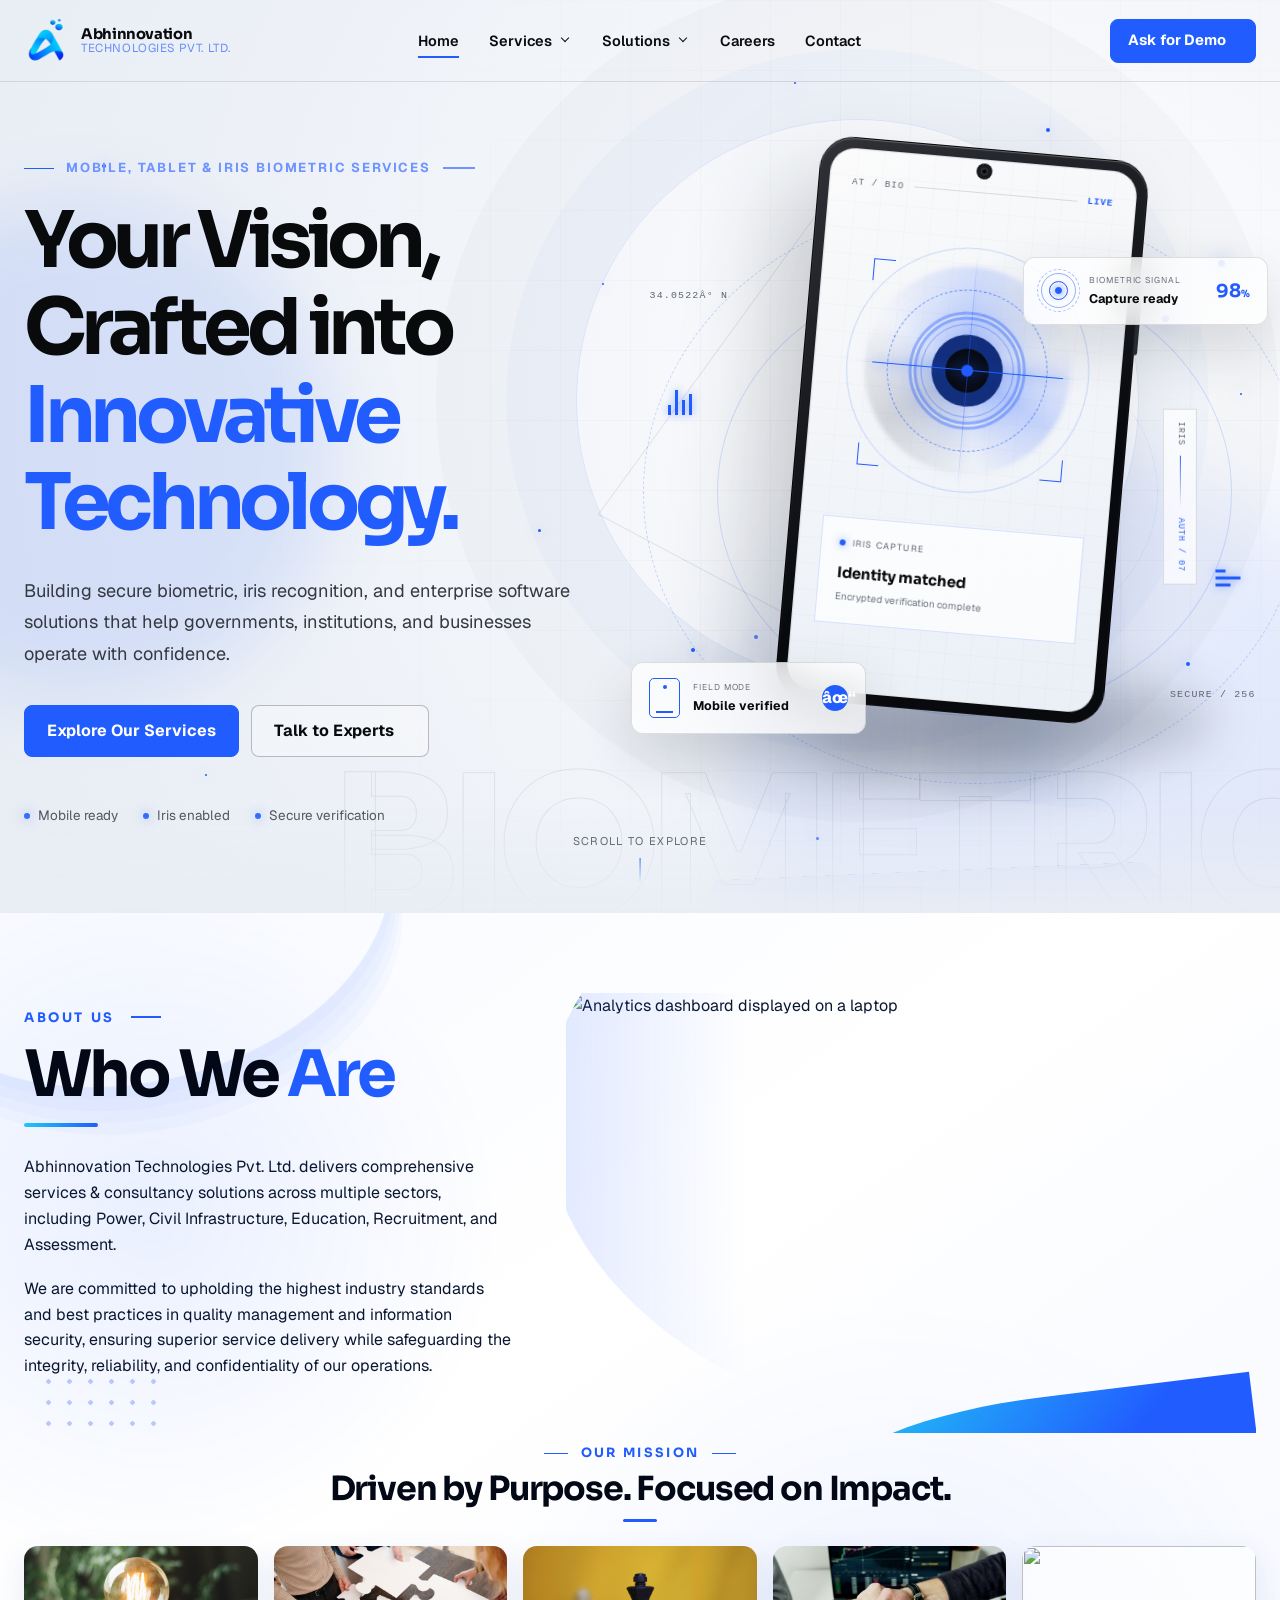
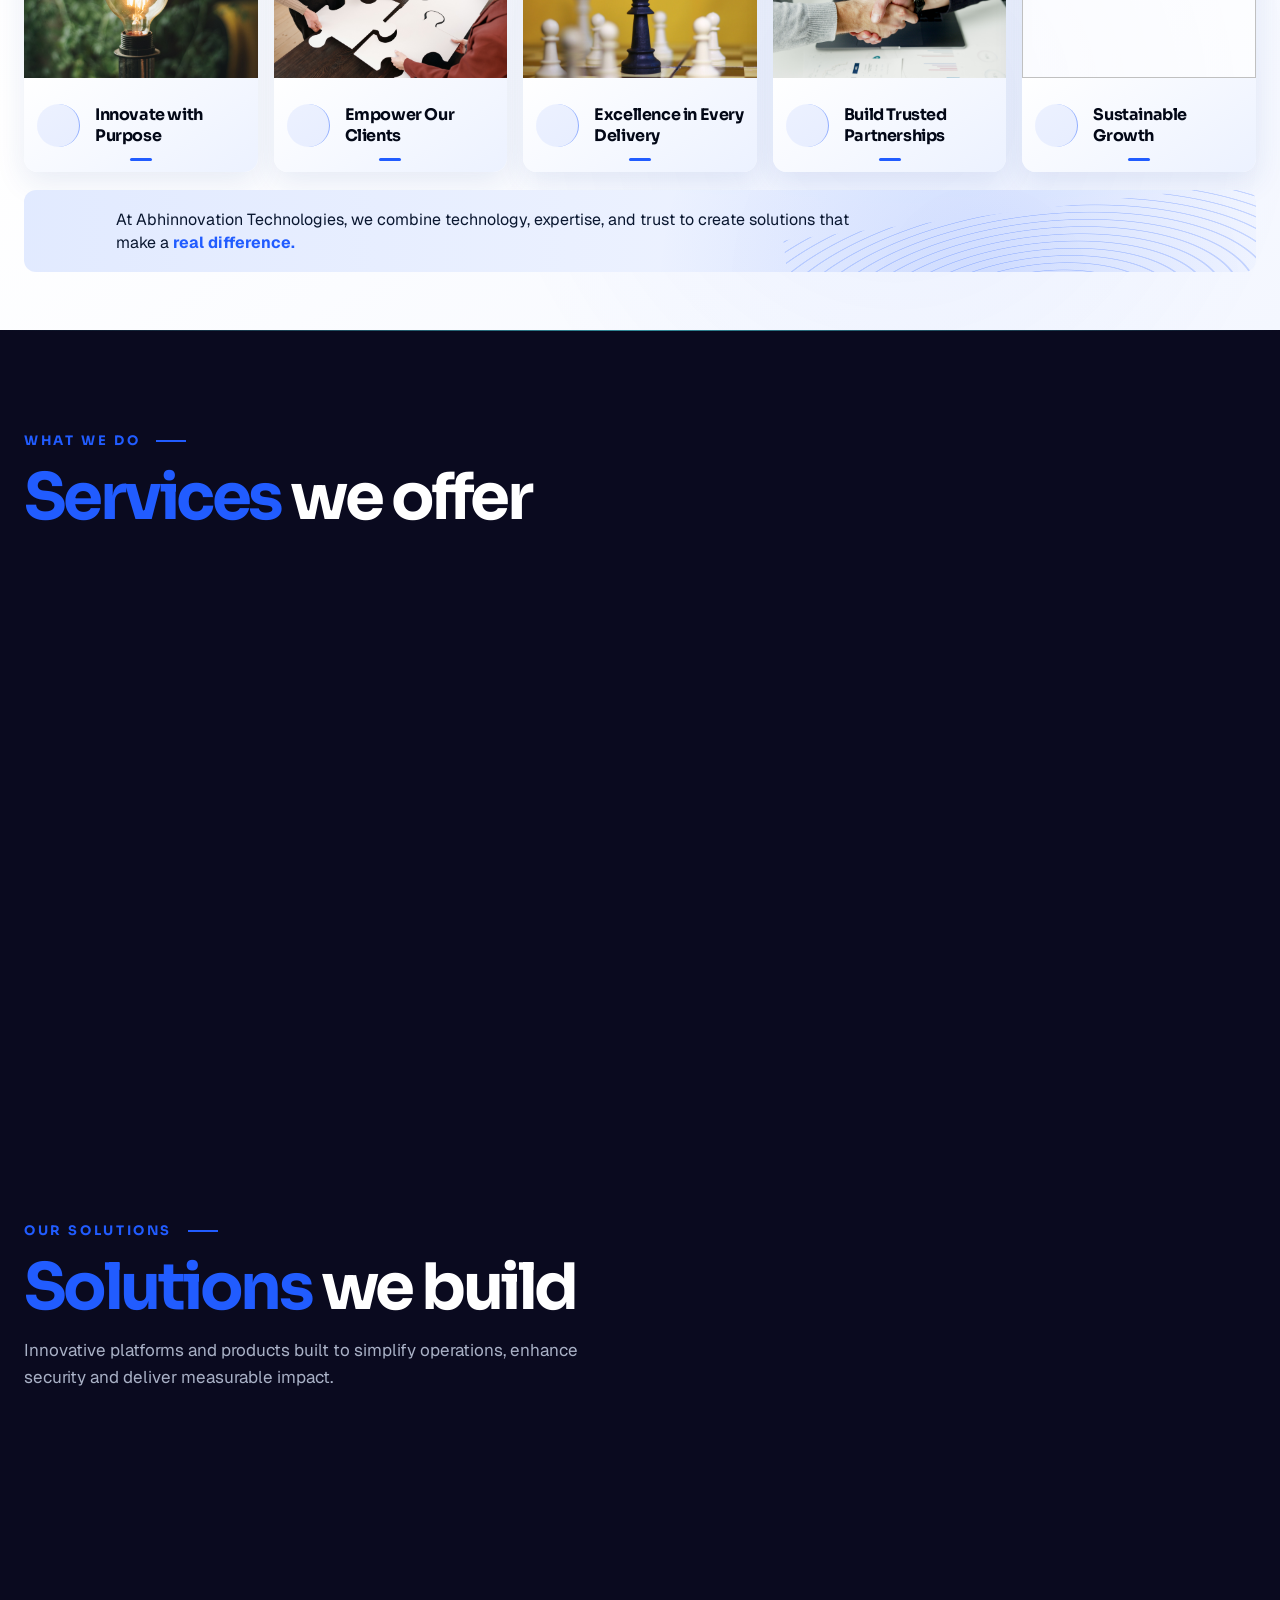
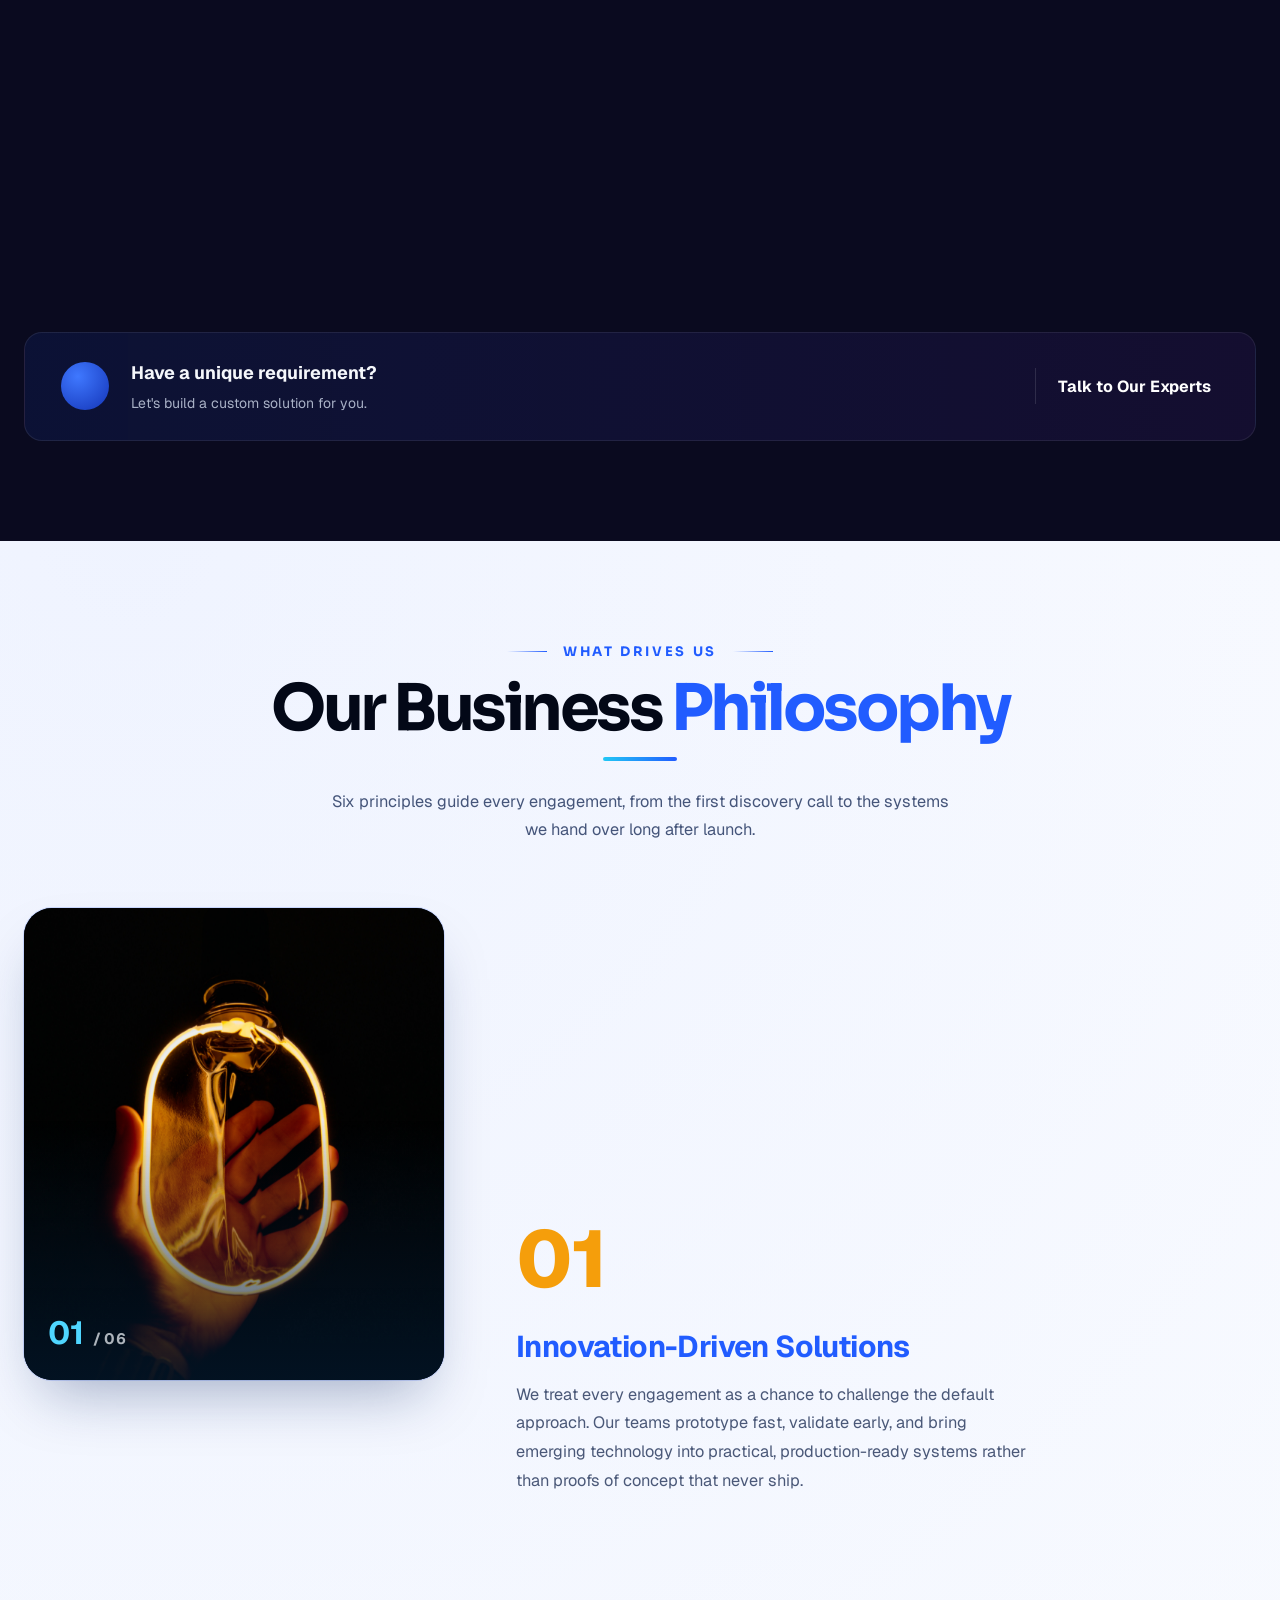
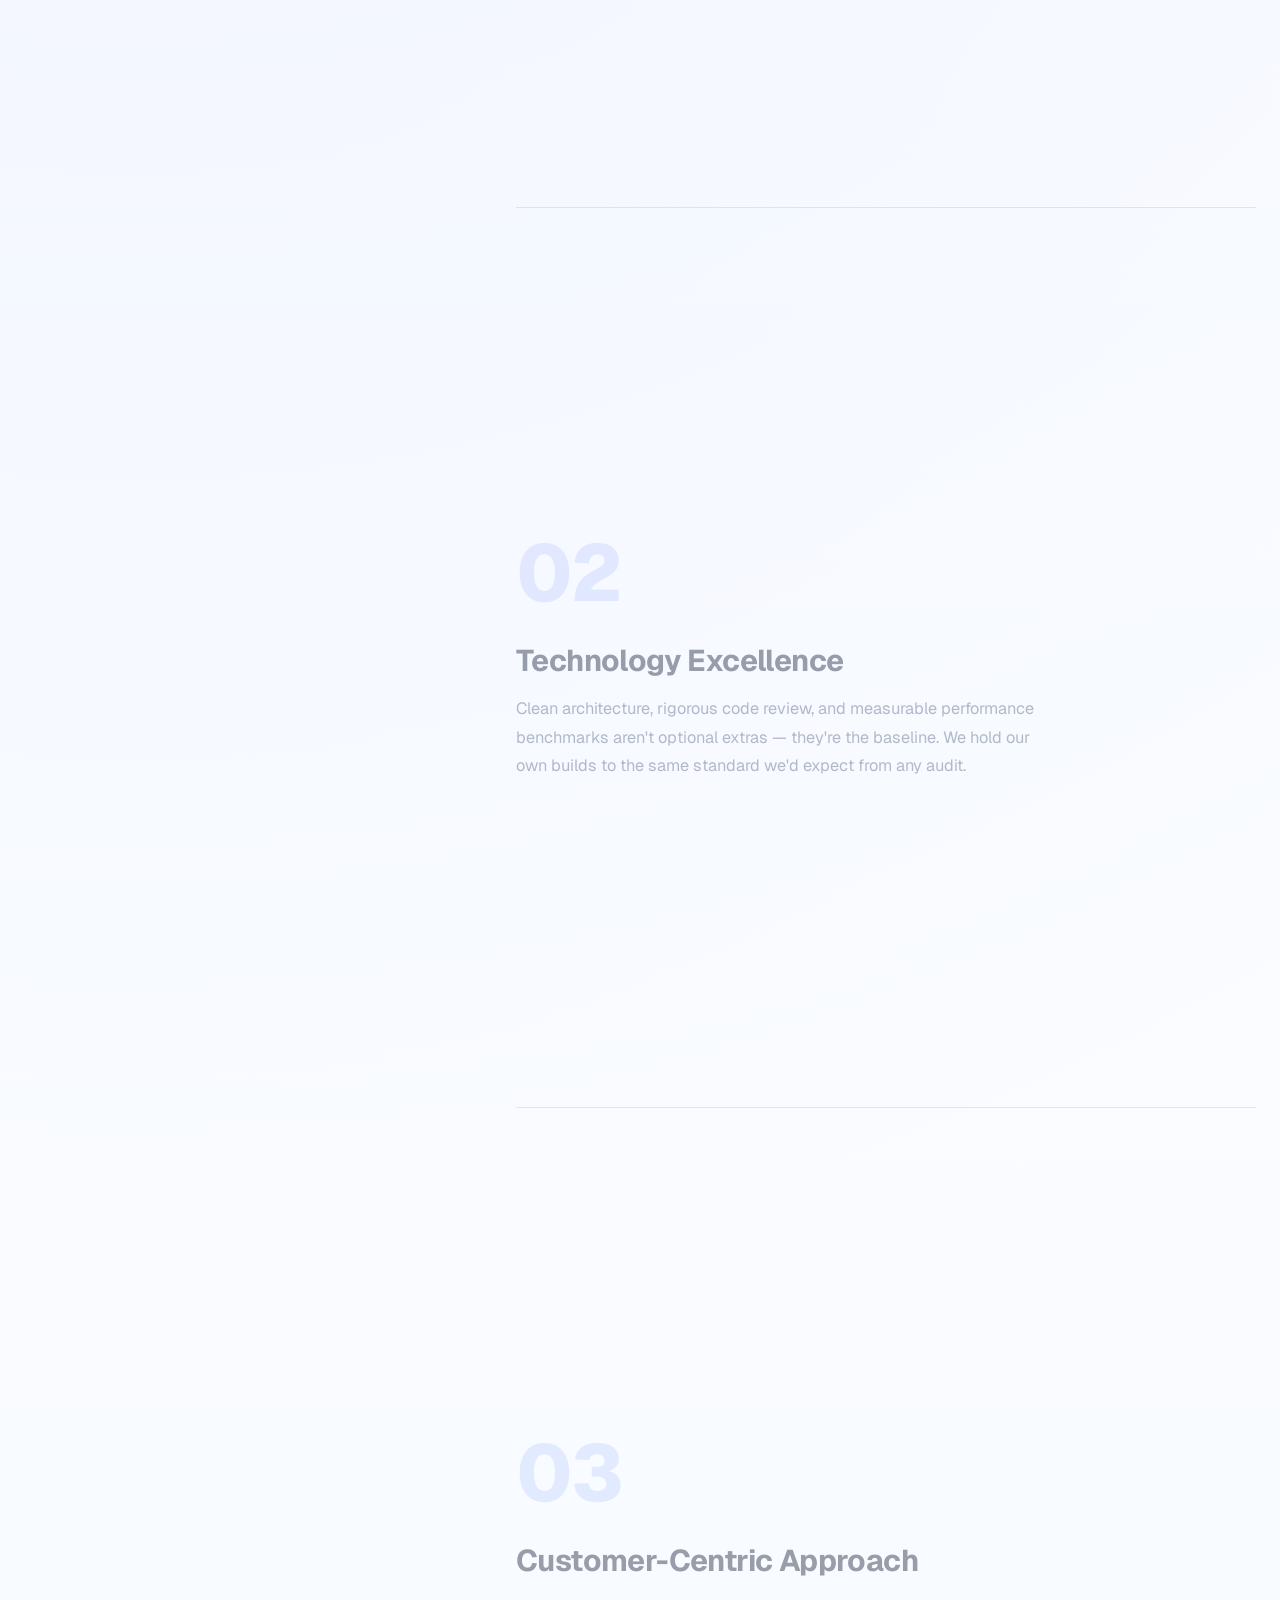
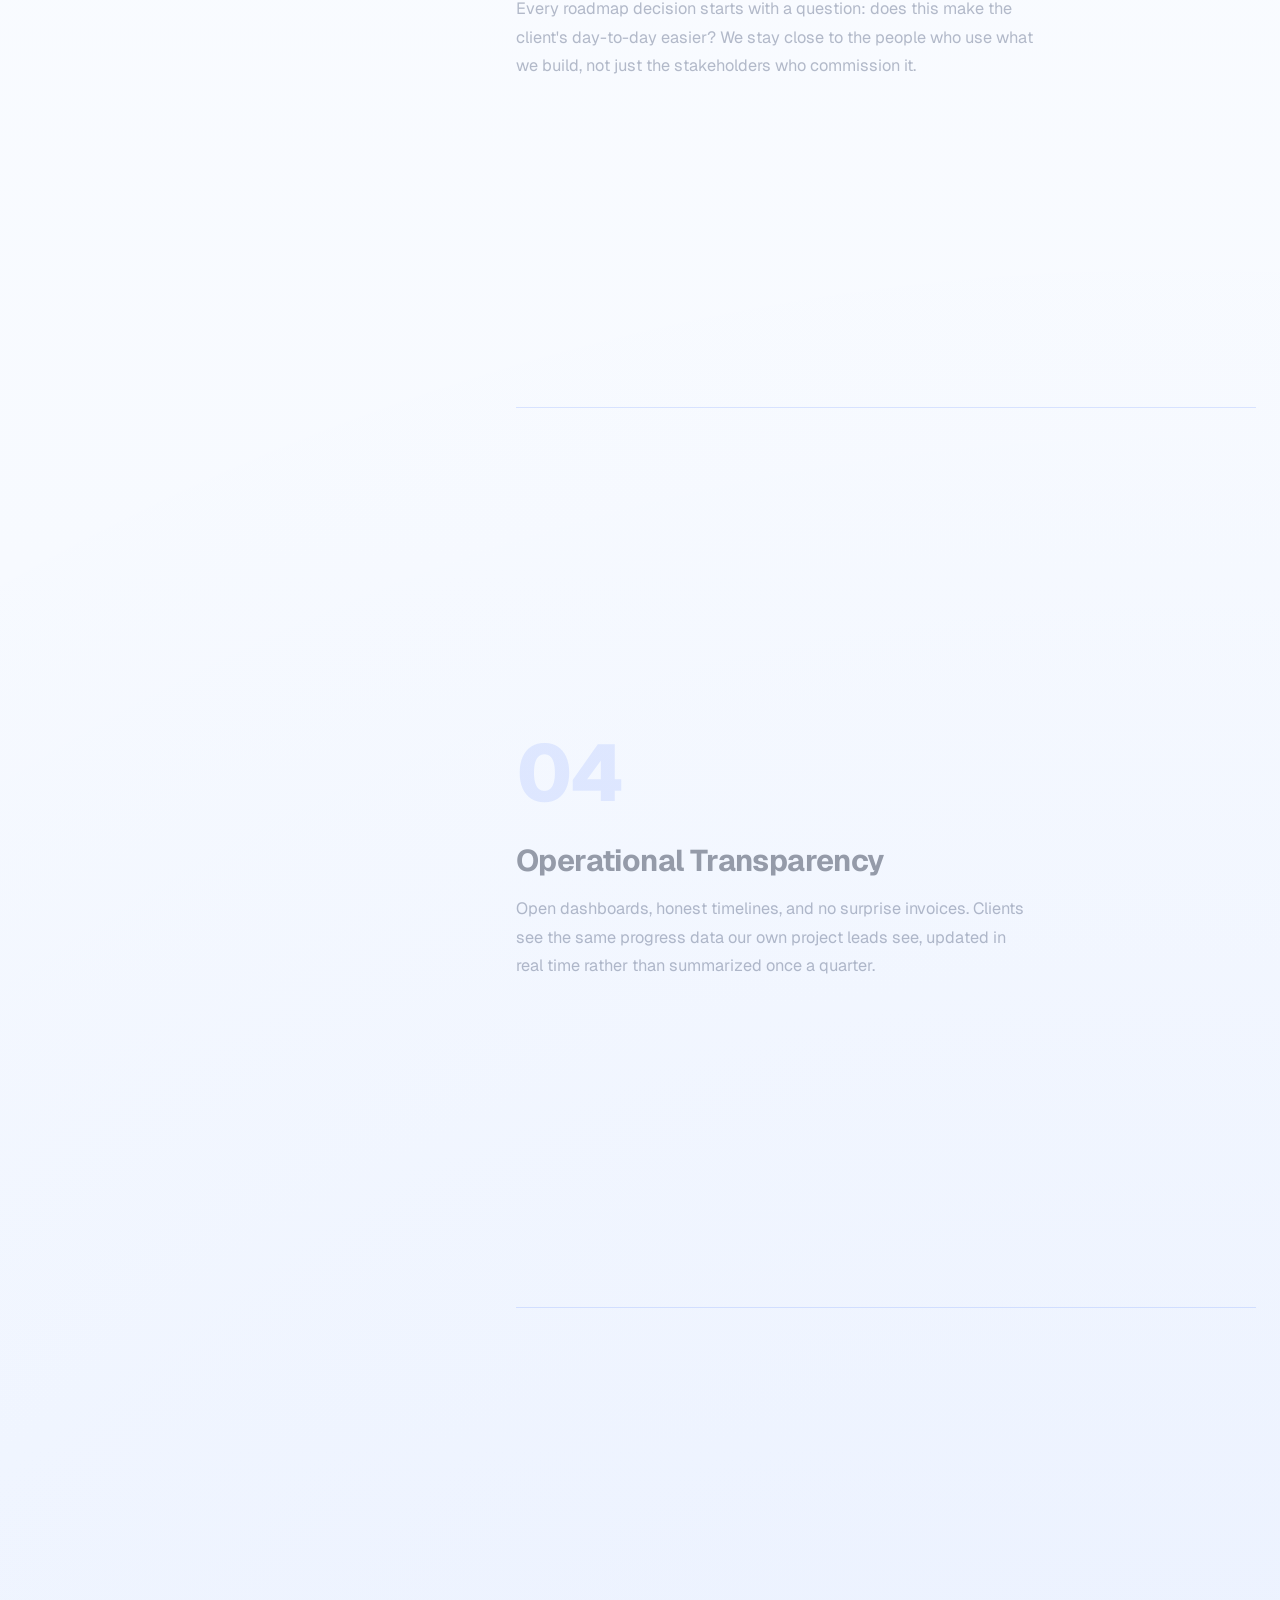
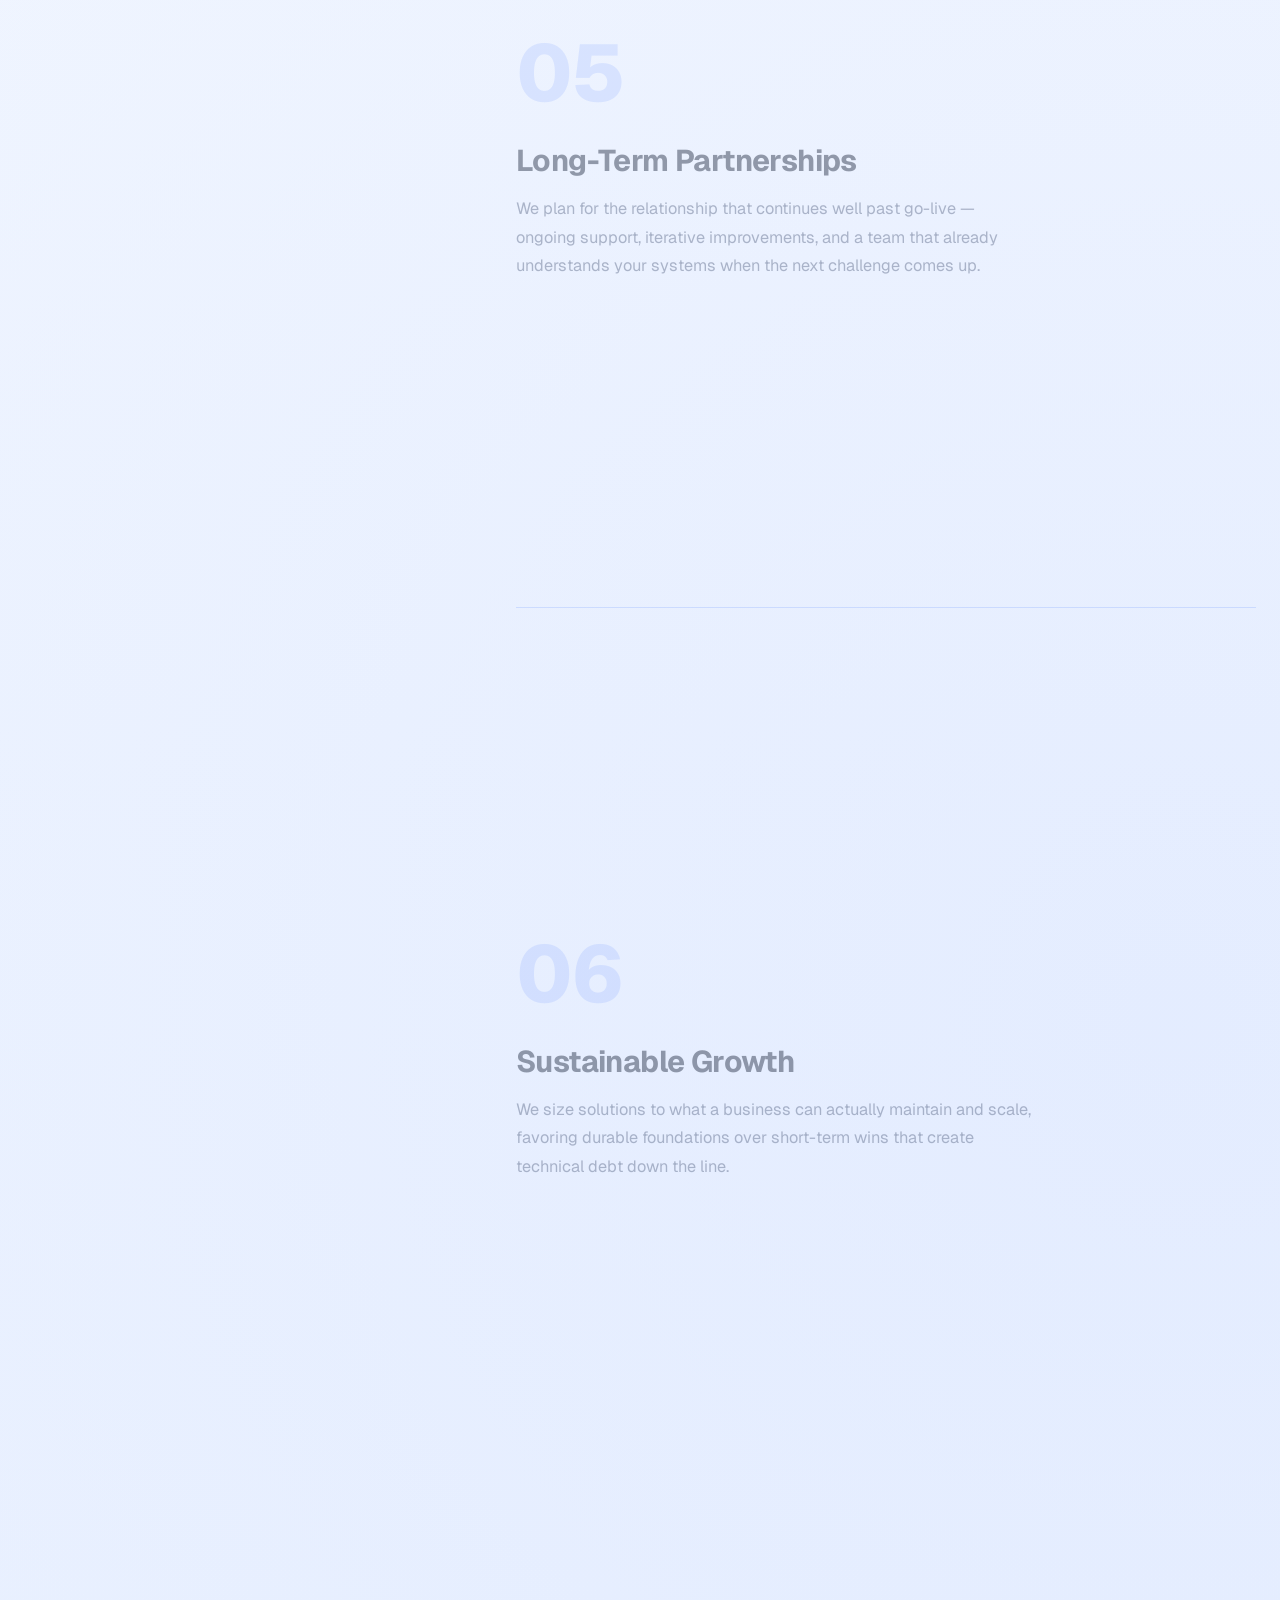
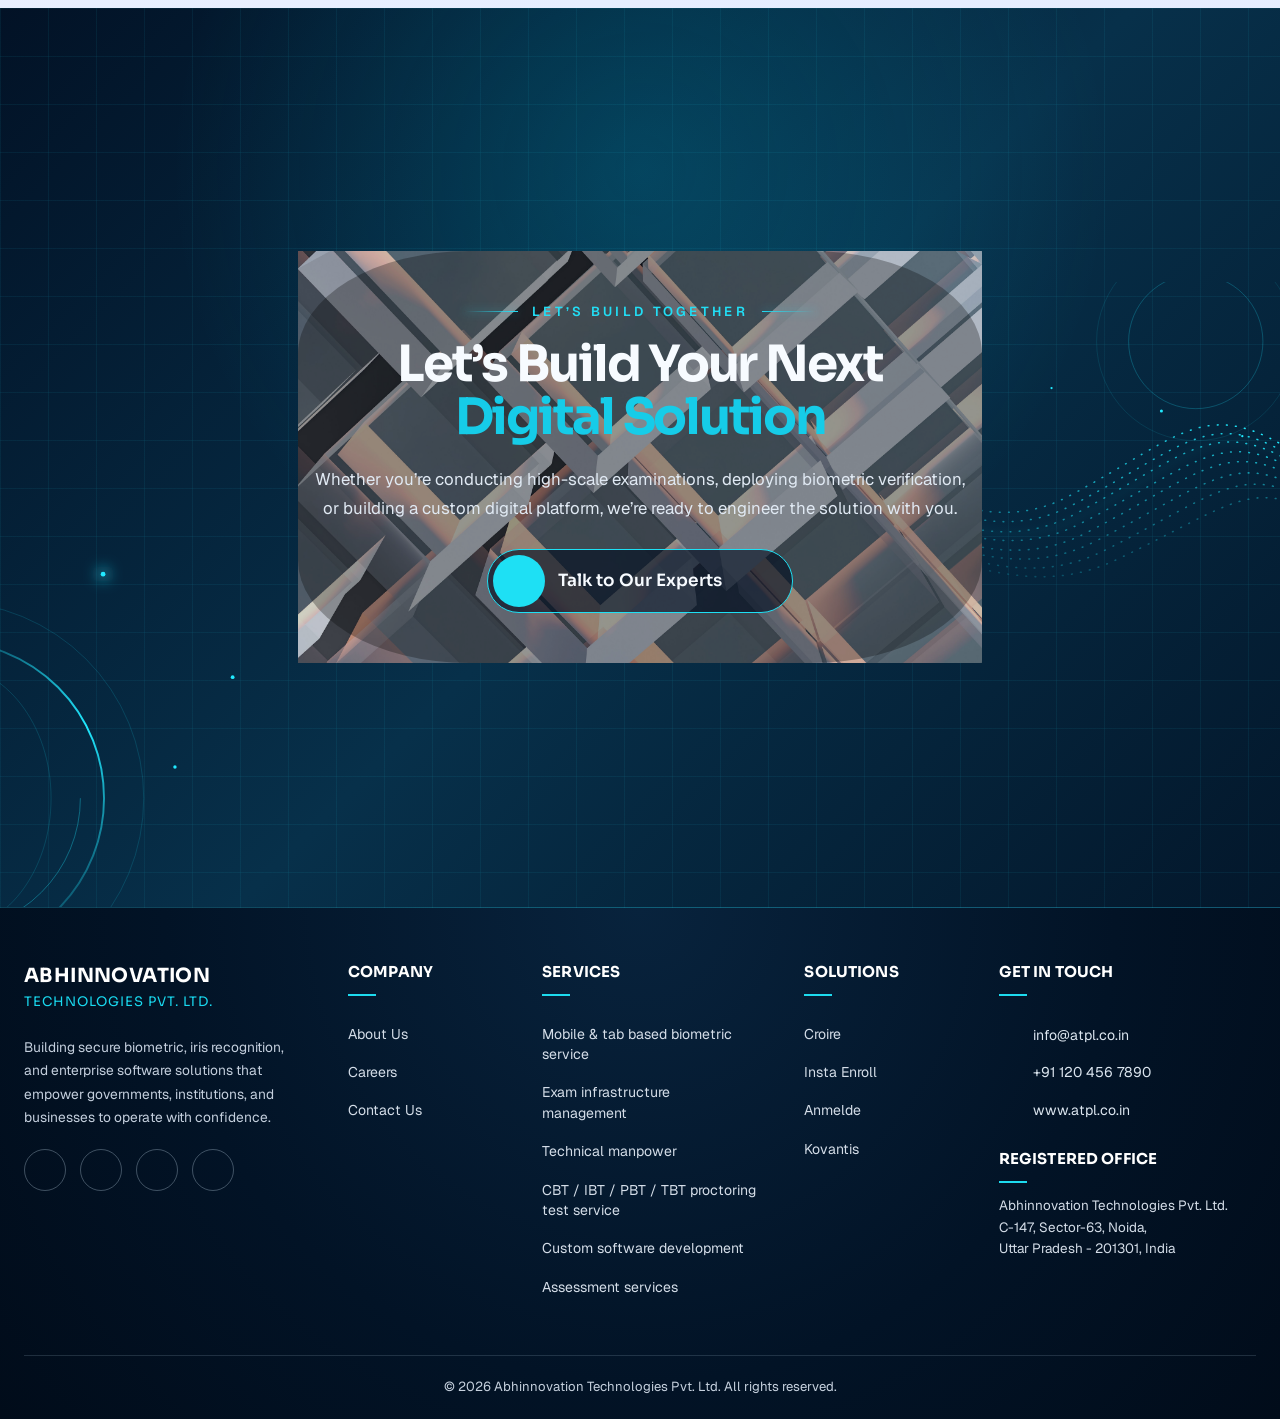
==== index.html @ b5ce56f4 "Add files via upload" ====
<!doctype html>
<html lang="en">
  <head>
    <meta charset="UTF-8" />
    <meta name="viewport" content="width=device-width, initial-scale=1.0" />
    <meta
      name="description"
      content="Abhinnovation Technologies builds secure, scalable software, assessment, biometric and digital transformation solutions."
    />
    <meta name="theme-color" content="#050b1f" />
    <title>Abhinnovation Technologies Pvt. Ltd.</title>
    <link rel="icon" type="image/svg+xml" href="./assets/atpl-icon-bg-rm.svg" />
    <link rel="preconnect" href="https://fonts.googleapis.com" />
    <link rel="preconnect" href="https://fonts.gstatic.com" crossorigin />
    <link
      href="https://fonts.googleapis.com/css2?family=Geist:wght@400;500;600;700&family=Sora:wght@500;600;700&display=swap"
      rel="stylesheet"
    />
    <link rel="stylesheet" href="./style.css" />
    <link rel="stylesheet" href="./header-footer.css" />
    <link rel="stylesheet" href="https://cdnjs.cloudflare.com/ajax/libs/font-awesome/7.3.0/css/all.min.css" integrity="sha512-ApSLB1Pd3/bZN8fWB/RG9YhN/7bd9Hkf3AGaE2mPfebjrxagjuBtx2GcgdqIlJkUzwylBo61r9Xa9NmgBI0swA==" crossorigin="anonymous" referrerpolicy="no-referrer" />
    <script>document.documentElement.classList.add("js");</script>
  </head>
  <body>

    <header class="site-header" id="site-header">
      <div class="nav-shell">
        <a class="brand" href="#home" aria-label="Abhinnovation Technologies home">
          <img src="./assets/atpl-icon-bg-rm.svg" alt="" width="45" height="44" />
          <span class="brand-name">
            <strong>Abhinnovation</strong>
            <span>Technologies Pvt. Ltd.</span>
          </span>
        </a>

        <button
          class="nav-toggle"
          type="button"
          aria-expanded="false"
          aria-controls="primary-navigation"
          aria-label="Open navigation"
        >
          <span></span><span></span><span></span>
        </button>

        <nav class="main-nav" aria-label="Primary navigation">
          <ul class="primary-nav" id="primary-navigation">
            <li><a class="nav-link active" href="#home" aria-current="page">Home</a></li>
            <li class="has-dropdown">
              <button
                class="nav-link dropdown-toggle"
                type="button"
                aria-expanded="false"
                aria-controls="services-menu"
              >
                Services <span aria-hidden="true">âŒ„</span>
              </button>
              <ul class="dropdown-menu" id="services-menu">
                <li><a href="#biometric-services">Mobile & tab based biometric service</a></li>
                <li><a href="#assessment-services">Exam infrastructure management</a></li>
                <li><a href="#custom-software">Technical manpower</a></li>
                <li><a href="#custom-software">CBT / IBT / PBT / TBT proctoring test service</a></li>
                <li><a href="#custom-software">Custom software development</a></li>
                <li><a href="#custom-software">Assessment services</a></li>
              </ul>
            </li>
            <li class="has-dropdown">
              <button
                class="nav-link dropdown-toggle"
                type="button"
                aria-expanded="false"
                aria-controls="solutions-menu"
              >
                Solutions <span aria-hidden="true">âŒ„</span>
              </button>
              <ul class="dropdown-menu" id="solutions-menu">
                <li><a href="#croire">Croire</a></li>
                <li><a href="#abhiconnect">Insta Enroll</a></li>
                <li><a href="#veda">Anmelde</a></li>
                <li><a href="#anmelde">Kovantis</a></li>
              </ul>
            </li>
            <li><a class="nav-link" href="#careers">Careers</a></li>
            <li><a class="nav-link" href="#contact">Contact</a></li>
            <li class="mobile-nav-cta">
              <a class="button button-sm nav-cta" href="#demo">Ask for Demo ↗</a>
            </li>
          </ul>
        </nav>

        <a class="button button-sm nav-cta" href="#demo">Ask for Demo <span aria-hidden="true"><i class="fa-solid fa-arrow-up-right-from-square" style="color: rgb(255, 255, 255);"></i></span></a>
      </div>
    </header>
    <!-- <div style="height: 150vh;"></div> -->

    <main id="main-content">
      <section class="hero" id="home" aria-labelledby="hero-title">
        <div class="hero-grid" aria-hidden="true"></div>
        <div class="hero-glow hero-glow-one" aria-hidden="true"></div>
        <div class="hero-glow hero-glow-two" aria-hidden="true"></div>
        <div class="depth-plane plane-far parallax-layer" data-depth="-3" aria-hidden="true"></div>
        <div class="depth-plane plane-mid parallax-layer" data-depth="6" aria-hidden="true"></div>
        <div class="depth-plane plane-near parallax-layer" data-depth="15" aria-hidden="true"></div>
        <div class="particle-field parallax-layer" data-depth="22" aria-hidden="true">
          <i></i><i></i><i></i><i></i><i></i><i></i><i></i><i></i><i></i><i></i>
        </div>

        <div class="biometric-wordmark parallax-layer" data-depth="3" aria-hidden="true">BIOMETRIC</div>

        <div class="container hero-layout">
          <div class="hero-copy reveal">
            <div class="hero-copy-parallax">
            <p class="eyebrow"><span></span> Mobile, tablet &amp; iris biometric services</p>
            <h1 id="hero-title">Your Vision, Crafted into  <em>Innovative Technology.</em></h1>
            <p class="hero-lede">
              Building secure biometric, iris recognition, and enterprise software solutions that help governments, institutions, and businesses operate with confidence.
            </p>
            <div class="hero-actions">
              <a class="button" href="#biometric-services">Explore Our Services </a>
              <a class="button button-ghost" href="#contact">Talk to Experts <span aria-hidden="true"><i class="fa-solid fa-arrow-up-right-from-square"></i></span></a>
            </div>
            <div class="hero-proof" aria-label="Biometric service capabilities">
              <span>Mobile ready</span>
              <span>Iris enabled</span>
              <span>Secure verification</span>
            </div>
            </div>
          </div>

          <div class="hero-visual reveal" id="biometric-parallax" aria-label="Mobile iris biometric verification illustration">
            <div class="hero-visual-parallax">
            <div class="scene-beam parallax-layer" data-depth="2" aria-hidden="true"></div>
            <div class="scan-orbit scan-orbit-outer parallax-layer" data-depth="5" aria-hidden="true"></div>
            <div class="scan-orbit scan-orbit-inner parallax-layer" data-depth="9" aria-hidden="true"></div>
            <div class="scan-orbit scan-orbit-core parallax-layer" data-depth="14" aria-hidden="true"></div>
            <div class="scan-coordinate coordinate-one parallax-layer" data-depth="13" aria-hidden="true">34.0522Â° N</div>
            <div class="scan-coordinate coordinate-two parallax-layer" data-depth="8" aria-hidden="true">SECURE / 256</div>

            <div class="device-shadow parallax-layer" data-depth="4" aria-hidden="true"></div>
            <div class="biometric-device parallax-layer" data-depth="7">
              <div class="device-camera" aria-hidden="true"></div>
              <div class="device-screen">
                <div class="screen-header"><span>AT / BIO</span><i></i><b>LIVE</b></div>
                <div class="iris-stage" aria-hidden="true">
                  <div class="iris-halo"></div>
                  <div class="iris-ring iris-ring-one"></div>
                  <div class="iris-ring iris-ring-two"></div>
                  <div class="iris-core"><i></i></div>
                  <div class="iris-crosshair horizontal"></div>
                  <div class="iris-crosshair vertical"></div>
                  <div class="scan-line"></div>
                  <span class="scan-corner corner-one"></span><span class="scan-corner corner-two"></span>
                  <span class="scan-corner corner-three"></span><span class="scan-corner corner-four"></span>
                </div>
                <div class="scan-result">
                  <span><i></i> IRIS CAPTURE</span>
                  <strong>Identity matched</strong>
                  <small>Encrypted verification complete</small>
                </div>
              </div>
            </div>

            <div class="biometric-float capture-card parallax-layer" data-depth="16">
              <span class="capture-icon"><i></i><i></i><i></i></span>
              <div><small>BIOMETRIC SIGNAL</small><strong>Capture ready</strong></div>
              <b>98<span>%</span></b>
            </div>
            <div class="biometric-float field-card parallax-layer" data-depth="20">
              <div class="field-device"><i></i></div>
              <div><small>FIELD MODE</small><strong>Mobile verified</strong></div>
              <span class="verified-tick">âœ“</span>
            </div>
            <div class="identity-token parallax-layer" data-depth="26" aria-hidden="true">
              <span>IRIS</span><i></i><b>AUTH / 07</b>
            </div>
            <div class="data-stream stream-one parallax-layer" data-depth="12" aria-hidden="true"><span></span><span></span><span></span><span></span></div>
            <div class="data-stream stream-two parallax-layer" data-depth="18" aria-hidden="true"><span></span><span></span><span></span></div>
            </div>
          </div>
        </div>

        <a class="scroll-cue" href="#about"><span>Scroll to explore</span><i></i></a>
      </section>

      <!-- <section class="hero-cover-section" aria-hidden="true"></section> -->

      <section class="about-showcase" id="about" aria-labelledby="about-title">
        <div class="container">
          <div class="about-intro">
            <div class="about-copy">
              <p class="section-title">About Us</p>
              <h2 id="about-title" class="section-heading">Who We <span>Are</span></h2>
              <span class="section-heading-line" aria-hidden="true"></span>
              <p>
                Abhinnovation Technologies Pvt. Ltd. delivers comprehensive services &amp;
                consultancy solutions across multiple sectors, including Power, Civil
                Infrastructure, Education, Recruitment, and Assessment.
              </p>
              <p>
                We are committed to upholding the highest industry standards and best practices
                in quality management and information security, ensuring superior service delivery
                while safeguarding the integrity, reliability, and confidentiality of our operations.
              </p>
            </div>

            <div class="about-visual" aria-label="Business professional reviewing technology analytics">
              <img
                src="https://images.unsplash.com/photo-1551288049-bebda4e38f71?auto=format&amp;fit=crop&amp;w=1400&amp;q=85"
                alt="Analytics dashboard displayed on a laptop"
              />
              <span class="about-visual-accent" aria-hidden="true"></span>
            </div>
          </div>

          <div class="mission-heading">
            <p>Our Mission</p>
            <h3>Driven by Purpose. Focused on Impact.</h3>
          </div>

          <div class="mission-grid reveal">
            <article class="mission-card">
              <!-- <img
                src="https://images.unsplash.com/photo-1493612276216-ee3925520721?auto=format&amp;fit=crop&amp;w=700&amp;q=80"
                alt="A glowing light bulb representing innovation"
              /> -->
              <img src="./assets/mission/bulb.jpg" alt="">
              <div class="mission-card-copy">
                <span class="mission-icon" aria-hidden="true"><i class="fa-regular fa-lightbulb"></i></span>
                <h4>Innovate with Purpose</h4>
              </div>
            </article>

            <article class="mission-card">
              <!-- <img
                src="https://images.unsplash.com/photo-1522071820081-009f0129c71c?auto=format&amp;fit=crop&amp;w=700&amp;q=80"
                alt="A collaborative team working together"
              /> -->
              <img src="./assets/mission/client.jpg" alt="">
              <div class="mission-card-copy">
                <span class="mission-icon" aria-hidden="true"><i class="fa-solid fa-people-group"></i></span>
                <h4>Empower Our Clients</h4>
              </div>
            </article>

            <article class="mission-card">
              <!-- <img
                src="https://images.unsplash.com/photo-1528819622765-d6bcf132f793?auto=format&amp;fit=crop&amp;w=700&amp;q=80"
                alt="Chess pieces representing strategic excellence"
              /> -->
              <img src="./assets/mission/chess.jpg" alt="">
              <div class="mission-card-copy">
                <span class="mission-icon" aria-hidden="true"><i class="fa-solid fa-shield-halved"></i></span>
                <h4>Excellence in Every Delivery</h4>
              </div>
            </article>

            <article class="mission-card">
              <!-- <img
                src="https://images.unsplash.com/photo-1521791055366-0d553872125f?auto=format&amp;fit=crop&amp;w=700&amp;q=80"
                alt="Business partners shaking hands"
              /> -->
              <img src="./assets/mission/partnership.jpg" alt="">
              <div class="mission-card-copy">
                <span class="mission-icon" aria-hidden="true"><i class="fa-regular fa-handshake"></i></span>
                <h4>Build Trusted Partnerships</h4>
              </div>
            </article>

            <article class="mission-card">
              <!-- <img
                src="https://images.unsplash.com/photo-1497435334941-8c899ee9e8e9?auto=format&amp;fit=crop&amp;w=700&amp;q=80"
                alt="Green leaves representing sustainable growth"
              /> -->
              <img src="./assets/mission/sustainable.jpg" alt="">
              <div class="mission-card-copy">
                <span class="mission-icon" aria-hidden="true"><i class="fa-solid fa-seedling"></i></span>
                <h4>Sustainable Growth</h4>
              </div>
            </article>
          </div>

          <div class="about-statement">
            <i class="fa-solid fa-quote-left" aria-hidden="true"></i>
            <p class="fade-left">
              At Abhinnovation Technologies, we combine technology, expertise, and trust to create
              solutions that make a <strong>real difference.</strong>
            </p>
          </div>
        </div>
      </section>

      <!-- <section class="cta-section">
        <div class="container">
          <p class="cta-eyebrow">Let&rsquo;s Build Together</p>
          <h2 class="reveal">Let&rsquo;s Build Your Next <span>Digital Solution</span></h2>
          <p class="cta-copy">
            Whether you&rsquo;re conducting high-scale examinations, deploying biometric verification,
            or building a custom digital platform, we&rsquo;re ready to engineer the solution with you.
          </p>
          <a class="cta-button" href="#contact">
            <span class="cta-button-icon" aria-hidden="true"><i class="fa-solid fa-arrow-right"></i></span>
            <span class="cta-button-label">Talk to Our Experts</span>
          </a>
        </div>
      </section> -->


      <section class="services">
        <div class="container">
    <div class="header-row">
      <div>
        <div class="section-title">What we do</div>
        <h2 class="section-heading"><span>Services</span> we offer</h2>
      </div>
      
    </div>

    <div class="grid-services reveal">

      <div class="svc-card c1 ">
        <div class="svc-glow"></div>
        <div class="corner tl"></div><div class="corner br"></div>
        <div class="svc-top">
          <span class="svc-num">SVC.01</span>
          <div class="svc-icon">&#128272;</div>
        </div>
        <h3>Mobile &amp; tab based biometric service</h3>
        <p>On-ground fingerprint and facial verification using mobile and tablet devices.</p>
        <div class="svc-footer">
          <a class="svc-link" href="#">Details <span class="arrow">&rarr;</span></a>
          <span class="status-dot"></span>
        </div>
      </div>

      <div class="svc-card c2 ">
        <div class="svc-glow"></div>
        <div class="corner tl"></div><div class="corner br"></div>
        <div class="svc-top">
          <span class="svc-num">SVC.02</span>
          <div class="svc-icon">&#127970;</div>
        </div>
        <h3>Exam infrastructure management</h3>
        <p>End-to-end setup and management of exam centres, hardware and connectivity.</p>
        <div class="svc-footer">
          <a class="svc-link" href="#">Details <span class="arrow">&rarr;</span></a>
          <span class="status-dot"></span>
        </div>
      </div>

      <div class="svc-card c3 ">
        <div class="svc-glow"></div>
        <div class="corner tl"></div><div class="corner br"></div>
        <div class="svc-top">
          <span class="svc-num">SVC.03</span>
          <div class="svc-icon">&#128101;</div>
        </div>
        <h3>Technical manpower</h3>
        <p>Skilled on-site and remote technical staff deployed for exam operations.</p>
        <div class="svc-footer">
          <a class="svc-link" href="#">Details <span class="arrow">&rarr;</span></a>
          <span class="status-dot"></span>
        </div>
      </div>

      <div class="svc-card c4 ">
        <div class="svc-glow"></div>
        <div class="corner tl"></div><div class="corner br"></div>
        <div class="svc-top">
          <span class="svc-num">SVC.04</span>
          <div class="svc-icon">&#128065;</div>
        </div>
        <h3>CBT / IBT / PBT / TBT proctoring test service</h3>
        <p>Live and AI-assisted proctoring across every test delivery format.</p>
        <div class="svc-footer">
          <a class="svc-link" href="#">Details <span class="arrow">&rarr;</span></a>
          <span class="status-dot"></span>
        </div>
      </div>

      <div class="svc-card c5 ">
        <div class="svc-glow"></div>
        <div class="corner tl"></div><div class="corner br"></div>
        <div class="svc-top">
          <span class="svc-num">SVC.05</span>
          <div class="svc-icon">&#128187;</div>
        </div>
        <h3>Custom software development</h3>
        <p>Purpose-built applications and platforms tailored to your assessment workflow.</p>
        <div class="svc-footer">
          <a class="svc-link" href="#">Details <span class="arrow">&rarr;</span></a>
          <span class="status-dot"></span>
        </div>
      </div>

      <div class="svc-card c6 ">
        <div class="svc-glow"></div>
        <div class="corner tl"></div><div class="corner br"></div>
        <div class="svc-top">
          <span class="svc-num">SVC.06</span>
          <div class="svc-icon">&#128203;</div>
        </div>
        <h3>Assessment services</h3>
        <p>Design, delivery and evaluation support for large-scale assessments.</p>
        <div class="svc-footer">
          <a class="svc-link" href="#">Details <span class="arrow">&rarr;</span></a>
          <span class="status-dot"></span>
        </div>
      </div>

    </div>
    </div>
    <div class="container">
    <div class="solutions__header">
      <p class="section-title">Our Solutions</p>
      <h2 class="section-heading"> <span>Solutions</span> we build</h2>
      <p class="solutions__subtitle">
        Innovative platforms and products built to simplify operations,
        enhance security and deliver measurable impact.
      </p>
    </div>

    <div class="solutions__grid reveal">

      <!-- Croire -->
      <article class="card card--blue">
        <div class="card__icon"><i class="fa-solid fa-fingerprint"></i></div>
        <h3 class="card__title">Croire</h3>
        <span class="card__rule"></span>
        <p class="card__text">
          In house developed, an advanced biometric and facial recognition
          application designed to streamline and modernize attendance
          management systems. It is for large scale assessment basically.
        </p>
        <div class="card__footer">
          <a href="#" class="card__link">Explore More</a>
          <span class="card__arrow"><i class="fa-solid fa-arrow-right"></i></span>
        </div>
      </article>

      <!-- Insta Enroll -->
      <article class="card card--teal">
        <div class="card__icon"><i class="fa-solid fa-user-plus"></i></div>
        <h3 class="card__title">Insta Enroll</h3>
        <span class="card__rule"></span>
        <p class="card__text">
          Compact biometric product tailored for low-volume deployments and
          small enterprises, offering reliability with cost efficiency.
        </p>
        <div class="card__footer">
          <a href="#" class="card__link">Explore More</a>
          <span class="card__arrow"><i class="fa-solid fa-arrow-right"></i></span>
        </div>
      </article>

      <!-- Anmelde -->
      <article class="card card--orange">
        <div class="card__icon"><i class="fa-solid fa-shield-halved"></i></div>
        <h3 class="card__title">Anmelde</h3>
        <span class="card__rule"></span>
        <p class="card__text">
          Centralized verification workflows for large scale candidate
          databases. Failsafe Security: Secured with multi-layered OTP
          systems, CAPTCHA bypass controls, and unique applicant credentials.
        </p>
        <div class="card__footer">
          <a href="#" class="card__link">Explore More</a>
          <span class="card__arrow"><i class="fa-solid fa-arrow-right"></i></span>
        </div>
      </article>

      <!-- Kovantis -->
      <article class="card card--purple">
        <div class="card__icon"><i class="fa-solid fa-brain"></i></div>
        <h3 class="card__title">Kovantis</h3>
        <span class="card__rule"></span>
        <p class="card__text">
          An AI-powered assessment platform that combines intelligent
          interview coaching with a secure Internet-Based Testing (IBT)
          system.
        </p>
        <div class="card__footer">
          <a href="#" class="card__link">Explore More</a>
          <span class="card__arrow"><i class="fa-solid fa-arrow-right"></i></span>
        </div>
      </article>

    </div>

    <div class="solutions__cta">
      <span class="cta__icon"><i class="fa-solid fa-wand-magic-sparkles"></i></span>
      <div class="cta__text">
        <p class="cta__title">Have a unique requirement?</p>
        <p class="cta__subtitle">Let's build a custom solution for you.</p>
      </div>
      <span class="cta__divider"></span>
      <a href="#" class="cta__link">Talk to Our Experts <i class="fa-solid fa-arrow-right"></i></a>
    </div>
  </div>
  </section>

  



       <section class="philosophy-section">
        <div class="container">

          <div class="philosophy-heading">
            <p class="section-title">What Drives Us</p>
            <h2 class="section-heading">Our Business <span>Philosophy</span></h2>
            <span class="section-heading-line" aria-hidden="true"></span>
            <p class="heading-text">Six principles guide every engagement, from the first discovery call to the systems we hand over long after launch.</p>
          </div>

          <div class="philosophy-grid">

            <div class="philosophy-visual">
              <div class="philosophy-sticky">
                <!-- <div class="philosophy-image-wrap">
                  <img class="philosophy-img active" data-index="0" src="https://picsum.photos/seed/innovation-solutions/800/1000" alt="Innovation-driven solutions">
                  <img class="philosophy-img" data-index="1" src="https://picsum.photos/seed/tech-excellence/800/1000" alt="Technology excellence">
                  <img class="philosophy-img" data-index="2" src="https://picsum.photos/seed/customer-centric/800/1000" alt="Customer-centric approach">
                  <img class="philosophy-img" data-index="3" src="https://picsum.photos/seed/operational-transparency/800/1000" alt="Operational transparency">
                  <img class="philosophy-img" data-index="4" src="https://picsum.photos/seed/long-term-partnerships/800/1000" alt="Long-term partnerships">
                  <img class="philosophy-img" data-index="5" src="https://picsum.photos/seed/sustainable-growth/800/1000" alt="Sustainable growth">
                  <div class="philosophy-badge">
                    <span class="current">01</span>
                    <span class="total">/ 06</span>
                  </div>
                </div> -->
                <div class="philosophy-image-wrap">
                  <img class="philosophy-img active" data-index="0" src="./assets/philosophy/innovation.jpg" alt="Innovation-driven solutions">
                  <img class="philosophy-img" data-index="1" src="./assets/philosophy/excellence.jpg" alt="Technology excellence">
                  <img class="philosophy-img" data-index="2" src="./assets/philosophy/customer.jpg" alt="Customer-centric approach">
                  <img class="philosophy-img" data-index="3" src="./assets/philosophy/transparency.jpg" alt="Operational transparency">
                  <img class="philosophy-img" data-index="4" src="./assets/philosophy/partnership.jpg" alt="Long-term partnerships">
                  <img class="philosophy-img" data-index="5" src="./assets/philosophy/sustainability.jpg" alt="Sustainable growth">
                  <div class="philosophy-badge">
                    <span class="current">01</span>
                    <span class="total">/ 06</span>
                  </div>
                </div>
              </div>
            </div>

            <div class="philosophy-list">

              <div class="philosophy-item is-active" data-index="0">
                <div class="philosophy-image-wrap">
                  <img class="philosophy-img active" data-index="0" src="./assets/philosophy/innovation.jpg" alt="Innovation-driven solutions">
                  
                </div>
                <span class="index">01</span>
                <h3>Innovation-Driven Solutions</h3>
                <p>We treat every engagement as a chance to challenge the default approach. Our teams prototype fast, validate early, and bring emerging technology into practical, production-ready systems rather than proofs of concept that never ship.</p>
              </div>

              <div class="philosophy-item" data-index="1">
                <div class="philosophy-image-wrap">
                  
                  <img class="philosophy-img active" data-index="1" src="./assets/philosophy/excellence.jpg" alt="Technology excellence">
                  
                </div>
                <span class="index">02</span>
                <h3>Technology Excellence</h3>
                <p>Clean architecture, rigorous code review, and measurable performance benchmarks aren't optional extras — they're the baseline. We hold our own builds to the same standard we'd expect from any audit.</p>
              </div>

              <div class="philosophy-item" data-index="2">
                <div class="philosophy-image-wrap">

                  <img class="philosophy-img active" data-index="2" src="./assets/philosophy/customer.jpg" alt="Customer-centric approach">
                 
                </div>
                <span class="index">03</span>
                <h3>Customer-Centric Approach</h3>
                <p>Every roadmap decision starts with a question: does this make the client's day-to-day easier? We stay close to the people who use what we build, not just the stakeholders who commission it.</p>
              </div>

              <div class="philosophy-item" data-index="3">
                <div class="philosophy-image-wrap">

                  <img class="philosophy-img active" data-index="3" src="./assets/philosophy/transparency.jpg" alt="Operational transparency">
                  
                </div>
                <span class="index">04</span>
                <h3>Operational Transparency</h3>
                <p>Open dashboards, honest timelines, and no surprise invoices. Clients see the same progress data our own project leads see, updated in real time rather than summarized once a quarter.</p>
              </div>

              <div class="philosophy-item" data-index="4">
                <div class="philosophy-image-wrap">

                  <img class="philosophy-img active" data-index="4" src="./assets/philosophy/partnership.jpg" alt="Long-term partnerships">
                  
                </div>
                <span class="index">05</span>
                <h3>Long-Term Partnerships</h3>
                <p>We plan for the relationship that continues well past go-live — ongoing support, iterative improvements, and a team that already understands your systems when the next challenge comes up.</p>
              </div>

              <div class="philosophy-item" data-index="5">
                <div class="philosophy-image-wrap">

                  <img class="philosophy-img active" data-index="5" src="./assets/philosophy/sustainability.jpg" alt="Sustainable growth">
                  
                </div>
                <span class="index">06</span>
                <h3>Sustainable Growth</h3>
                <p>We size solutions to what a business can actually maintain and scale, favoring durable foundations over short-term wins that create technical debt down the line.</p>
              </div>

            </div>

          </div>

        </div>
      </section>




      

                <section class="cta-section">
            
        <div class="container">
            <div class="bg">
                <div class="bg-cover"></div>
          <p class="cta-eyebrow" style="z-index:9; position: relative;">Let&rsquo;s Build Together</p>
          <h2 class="reveal" style="z-index:9; position: relative;">Let&rsquo;s Build Your Next <span>Digital Solution</span></h2>
          <p class="cta-copy" style="z-index:9; position: relative;">
            Whether you&rsquo;re conducting high-scale examinations, deploying biometric verification,
            or building a custom digital platform, we&rsquo;re ready to engineer the solution with you.
          </p>
          
                    <a class="cta-button" href="#contact">
            <span class="cta-button-icon" aria-hidden="true"><i class="fa-solid fa-arrow-right"></i></span>
            <span class="cta-button-label">Talk to Our Experts</span>
          </a>
          </div>
        </div>
    
      </section>



    </main>

    <footer class="site-footer" id="contact">
      <div class="footer-container">
        <div class="footer-grid">
          <div class="footer-brand">
            <p class="footer-brand-name">Abhinnovation</p>
            <p class="footer-brand-subtitle">Technologies Pvt. Ltd.</p>
            <p class="footer-summary">
              Building secure biometric, iris recognition, and enterprise software solutions that
              empower governments, institutions, and businesses to operate with confidence.
            </p>
            <ul class="footer-socials">
              <li><a href="https://www.linkedin.com/company/abhinnovation-technologies-pvt-ltd" target="_blank" rel="noopener noreferrer" aria-label="LinkedIn"><i class="fa-brands fa-linkedin-in" aria-hidden="true"></i></a></li>
              <li><a tabindex="0" aria-label="Facebook"><i class="fa-brands fa-facebook-f" aria-hidden="true"></i></a></li>
              <li><a tabindex="0" aria-label="Instagram"><i class="fa-brands fa-instagram" aria-hidden="true"></i></a></li>
              <li><a tabindex="0" aria-label="YouTube"><i class="fa-brands fa-youtube" aria-hidden="true"></i></a></li>
            </ul>
          </div>

          <div class="footer-column">
            <h2>Company</h2>
            <ul>
              <li><a href="#about">About Us</a></li>
              <li><a href="#careers">Careers</a></li>
              <li><a href="#contact">Contact Us</a></li>
            </ul>
          </div>

          <div class="footer-column">
            <h2>Services</h2>
            <ul>
              <li><a href="#biometric-services">Mobile & tab based biometric service</a></li>
              <li><a href="#assessment-services">Exam infrastructure management</a></li>
              <li><a href="#custom-software">Technical manpower</a></li>
              <li><a href="#digital-transformation">CBT / IBT / PBT / TBT proctoring test service</a></li>
              <li><a href="#digital-transformation">Custom software development</a></li>
              <li><a href="#digital-transformation">Assessment services</a></li>
            </ul>
          </div>

          <div class="footer-column">
            <h2>Solutions</h2>
            <ul>
              <li><a href="#croire">Croire</a></li>
              <li><a href="#abhiconnect">Insta Enroll</a></li>
              <li><a href="#veda">Anmelde</a></li>
              <li><a href="#anmelde">Kovantis</a></li>
            </ul>
          </div>

          <div class="footer-contact">
            <h2>Get in Touch</h2>
            <ul class="footer-contact-list">
              <li><i class="fa-regular fa-envelope" aria-hidden="true"></i><a href="mailto:info@atpl.co.in">info@atpl.co.in</a></li>
              <li><i class="fa-solid fa-phone" aria-hidden="true"></i><a href="tel:+911204567890">+91 120 456 7890</a></li>
              <li><i class="fa-solid fa-globe" aria-hidden="true"></i><a href="https://www.atpl.co.in" target="_blank" rel="noopener noreferrer">www.atpl.co.in</a></li>
            </ul>
            <h2 class="footer-office-title">Registered Office</h2>
            <address>
              Abhinnovation Technologies Pvt. Ltd.<br />
              C-147, Sector-63, Noida,<br />
              Uttar Pradesh - 201301, India
            </address>
          </div>
        </div>

        <p class="footer-copyright">&copy; 2026 Abhinnovation Technologies Pvt. Ltd. All rights reserved.</p>
      </div>
    </footer>
    
    <noscript><style>.reveal{opacity:1!important;transform:none!important}</style></noscript>

    <!-- About visual scroll expansion: dependencies start -->
    <script src="https://cdn.jsdelivr.net/npm/gsap@3.15.0/dist/gsap.min.js" defer></script>
    <script src="https://cdn.jsdelivr.net/npm/gsap@3.15.0/dist/ScrollTrigger.min.js" defer></script>
    <!-- About visual scroll expansion: dependencies end -->

    <script src="./script.js" defer></script>
    <script src="./header.js" defer></script>
        <script src="https://cdnjs.cloudflare.com/ajax/libs/gsap/3.12.5/gsap.min.js"></script>
    <script src="https://cdnjs.cloudflare.com/ajax/libs/gsap/3.12.5/ScrollTrigger.min.js"></script>
    
  </body>
</html>
---- style.css ----
:root {
  --navy-950: #030817;
  --cyan: #21c7f5;
  --blue: #215cff;
  --white: #ffffff;
  --ink: #0a1730;
  --line: #dbe3ee;
  --heading: "Sora", sans-serif;
  --max-width: 1280px;
  --header-height: 82px;
}

*, *::before, *::after { box-sizing: border-box; }
html { scroll-behavior: smooth; scroll-padding-top: calc(var(--header-height) + 22px); }
body {
  margin: 0;
  color: var(--ink);
  background: var(--white);
  font-family: "Geist", sans-serif;
  font-size: 16px;
  line-height: 1.6;
  -webkit-font-smoothing: antialiased;
  /* overflow-x: hidden; */
}



body.nav-open { overflow: hidden; }
img { display: block; max-width: 100%; }
a { color: inherit; text-decoration: none; -webkit-tap-highlight-color: transparent; }
button { color: inherit; font: inherit; -webkit-tap-highlight-color: transparent; }
h1 { margin-top: 0; font-family: var(--heading); line-height: 1.12; }
p { margin-top: 0; }
::selection { color: var(--navy-950); background: #a8edff; }

section{
  padding-left: 24px;
  padding-right: 24px;
}

@media only screen and (max-width:767px){
  section{
  padding-left: 12px;
  padding-right: 12px;
}
}

.container { 
   margin-inline: auto;
  max-width: var(--max-width);
  width: 100%;
 }



:focus-visible { outline: 3px solid var(--cyan); outline-offset: 4px; }

.button {
  display: inline-flex;
  align-items: center;
  justify-content: center;
  gap: 12px;
  min-height: 52px;
  padding: 0 22px;
  border: 1px solid transparent;
  border-radius: 8px;
  font-weight: 700;
  line-height: 1;
  cursor: pointer;
  transition: transform 0.25s ease, background 0.25s ease, border-color 0.25s ease, color 0.25s ease;
}
.button:hover { transform: translateY(-2px); }
.button-sm { min-height: 44px; padding-inline: 17px; font-size: 0.92rem; }

























/* Hero */

#home.hero{
  /* padding-left: 24px;
  padding-right: 24px; */
  overflow: clip;
}
.hero {
  --cyan: #215cff;
  position: relative;
  display: grid;
  min-height: max(820px, 100svh);
  padding-top: calc(var(--header-height) + 76px);
  padding-bottom: 86px;
  color: #090a0c;
  background: radial-gradient(circle at 79% 42%, #ffffff 0%, #f5f7fb 34%, #edf1f7 68%, #e8edf4 100%);
  overflow: hidden;
  isolation: isolate;
}
.hero::after { position: absolute; right: 0; bottom: 0; left: 0; z-index: 4; height: 110px; background: linear-gradient(transparent, rgba(232,237,244,.9)); content: ""; pointer-events: none; }
.hero-grid {
  position: absolute;
  inset: 0;
  opacity: .5;
  background-image: linear-gradient(rgba(10,11,14,.07) 1px, transparent 1px), linear-gradient(90deg, rgba(10,11,14,.07) 1px, transparent 1px);
  background-size: 70px 70px;
  background-position: var(--grid-x, 0px) var(--grid-y, 0px);
  mask-image: radial-gradient(circle at 72% 48%, black, transparent 72%);
  transition: background-position .18s ease-out;
}
.hero-glow { position: absolute; border-radius: 50%; filter: blur(36px); pointer-events: none; }
.hero-glow-one { top: 22%; left: -13%; width: 500px; height: 500px; background: rgba(33,92,255,.11); }
.hero-glow-two { right: -8%; bottom: -20%; width: 650px; height: 650px; background: rgba(33,92,255,.08); }
.depth-plane { position: absolute; z-index: 0; pointer-events: none; }
.plane-far { top: 13%; right: 11%; width: 44vw; height: 44vw; border: 1px solid rgba(33,92,255,.12); border-radius: 50%; box-shadow: 0 0 0 70px rgba(33,92,255,.025), 0 0 0 140px rgba(10,11,14,.018); }
.plane-mid { top: 22%; right: 23%; width: 280px; height: 420px; border: 1px solid rgba(10,11,14,.09); transform: rotate(36deg) skewY(-8deg); }
.plane-near { right: 5%; bottom: -19%; width: 520px; height: 330px; border-top: 1px solid rgba(33,92,255,.2); background: linear-gradient(rgba(33,92,255,.045), transparent 55%); transform: perspective(700px) rotateX(68deg) rotateZ(-8deg); }
.particle-field { position: absolute; inset: 0; z-index: 2; pointer-events: none; }
.particle-field i { position: absolute; width: 4px; height: 4px; border-radius: 50%; background: #215cff; box-shadow: 0 0 14px rgba(33,92,255,.6); animation: particle-drift 5s ease-in-out infinite alternate; }
.particle-field i:nth-child(1) { top: 18%; left: 8%; }
.particle-field i:nth-child(2) { top: 31%; left: 47%; width: 2px; height: 2px; animation-delay: -.8s; }
.particle-field i:nth-child(3) { top: 14%; right: 18%; animation-delay: -1.7s; }
.particle-field i:nth-child(4) { top: 58%; left: 42%; width: 3px; height: 3px; animation-delay: -2.6s; }
.particle-field i:nth-child(5) { right: 7%; bottom: 27%; animation-delay: -3.2s; }
.particle-field i:nth-child(6) { bottom: 15%; left: 16%; width: 2px; height: 2px; animation-delay: -1.2s; }
.particle-field i:nth-child(7) { top: 9%; left: 62%; width: 2px; height: 2px; animation-delay: -4s; }
.particle-field i:nth-child(8) { top: 71%; left: 54%; animation-delay: -.4s; }
.particle-field i:nth-child(9) { top: 43%; right: 3%; width: 2px; height: 2px; animation-delay: -2.1s; }
.particle-field i:nth-child(10) { bottom: 8%; right: 36%; width: 3px; height: 3px; animation-delay: -3.6s; }
.biometric-wordmark { position: absolute; right: -4vw; bottom: -1vw; z-index: 0; color: transparent; font-family: var(--heading); font-size: clamp(6rem, 15vw, 14rem); font-weight: 700; letter-spacing: -.08em; line-height: .8; -webkit-text-stroke: 1px rgba(10,11,14,.075); user-select: none; }
.parallax-layer { --px: 0px; --py: 0px; --sy: 0px; translate: var(--px) calc(var(--py) + var(--sy)); transition: translate .16s ease-out; will-change: translate; }
.hero-layout { position: relative; z-index: 3; display: grid; grid-template-columns: .96fr 1.04fr; gap: 54px; align-items: center; }
.eyebrow { display: flex; align-items: center; gap: 10px; margin-bottom: 24px; color: #215cff; font-size: .76rem; font-weight: 700; letter-spacing: .14em; text-transform: uppercase; }
.eyebrow span { width: 30px; height: 1px; background: var(--cyan); }
.hero h1 { max-width: 730px; margin-bottom: 28px; font-size: clamp(3.4rem, 6.1vw, 6.65rem); letter-spacing: -.068em; }
.hero h1 em { color: #215cff; font-style: normal; }
.hero-lede { max-width: 630px; margin-bottom: 36px; color: #343941; font-size: 1.13rem; line-height: 1.75; }
.hero-actions { display: flex; flex-wrap: wrap; gap: 12px; }
.hero .button { color: #fff; background: #215cff; border-color: #215cff; }
.hero .button:hover { color: #fff; background: #090a0c; border-color: #090a0c; }
.hero .button-ghost { color: #090a0c; background: rgba(255,255,255,.3); border-color: rgba(10,11,14,.25); }
.hero .button-ghost:hover { color: #fff; background: #090a0c; border-color: #090a0c; }
.hero-proof { display: flex; flex-wrap: wrap; gap: 25px; margin-top: 48px; color: #3f4650; font-size: .84rem; }
.hero-proof span { display: flex; align-items: center; gap: 8px; }
.hero-proof span::before { width: 6px; height: 6px; border-radius: 50%; background: #215cff; box-shadow: 0 0 12px rgba(33,92,255,.55); content: ""; }
.hero-visual { position: relative; min-height: 620px; perspective: 1200px; }
.hero-copy,
.hero-visual {
  --section-parallax-y: 0px;
  translate: 0 var(--section-parallax-y);
  will-change: translate;
}
.hero-visual-parallax {
  position: relative;
  min-height: inherit;
}
.hero-cover-section {
  position: relative;
  z-index: 5;
  min-height: 100vh;
  background: var(--white);
}
.scene-beam { position: absolute; top: 2%; left: 48%; z-index: 1; width: 230px; height: 610px; opacity: .42; background: linear-gradient(90deg, transparent, rgba(33,92,255,.12), transparent); clip-path: polygon(44% 0, 56% 0, 100% 100%, 0 100%); filter: blur(7px); transform: rotate(5deg); animation: beam-breathe 4.8s ease-in-out infinite; }
.scan-orbit { position: absolute; z-index: 0; border: 1px solid rgba(33,92,255,.22); border-radius: 50%; }
.scan-orbit::before, .scan-orbit::after { position: absolute; border-radius: 50%; background: var(--cyan); box-shadow: 0 0 20px var(--cyan); content: ""; }
.scan-orbit::before { top: 10%; right: 12%; width: 7px; height: 7px; }
.scan-orbit::after { bottom: 17%; left: 7%; width: 4px; height: 4px; }
.scan-orbit-outer { inset: 3% -8% 3% 0; border-style: dashed; animation: spin-clockwise 42s linear infinite; }
.scan-orbit-inner { inset: 14% 4% 14% 12%; opacity: .75; animation: spin-counterclockwise 30s linear infinite; }
.scan-orbit-core { inset: 25% 16% 25% 24%; border-style: dotted; opacity: .58; animation: spin-clockwise 19s linear infinite; }
.scan-coordinate { position: absolute; z-index: 1; color: #5d6470; font-family: monospace; font-size: .62rem; letter-spacing: .12em; }
.coordinate-one { top: 17%; left: 1%; }
.coordinate-two { right: 0; bottom: 16%; }
.device-shadow { position: absolute; right: 7%; bottom: 5%; z-index: 0; width: 390px; height: 80px; border-radius: 50%; background: rgba(35,43,57,.26); filter: blur(25px); transform: rotate(-4deg); }
.biometric-device { position: absolute; top: 40%; left: 52%; z-index: 2; width: 332px; height: 565px; padding: 10px; border: 1px solid rgba(0,0,0,.55); border-radius: 34px; background: linear-gradient(145deg, #303238, #090a0d 62%); box-shadow: -30px 45px 90px rgba(35,43,57,.25), inset 0 1px 1px rgba(255,255,255,.28); transform: translate(-50%,-50%) rotateY(calc(-7deg + var(--scene-ry, 0deg))) rotateX(var(--scene-rx, 0deg)) rotateZ(calc(5deg + var(--scene-rz, 0deg))); transition: transform .16s ease-out; }
.biometric-device::before { position: absolute; top: 120px; right: -4px; width: 4px; height: 72px; border-radius: 0 3px 3px 0; background: #292c32; content: ""; }
.device-camera { position: absolute; top: 18px; left: 50%; z-index: 4; width: 8px; height: 8px; border: 2px solid #2b2e34; border-radius: 50%; background: #000; box-shadow: 0 0 0 4px #17191d; transform: translateX(-50%); }
.device-screen { position: relative; height: 100%; padding: 25px 22px 22px; border: 1px solid rgba(0,0,0,.09); border-radius: 25px; background: linear-gradient(160deg, rgba(255,255,255,.98), rgba(237,242,250,.99)); overflow: hidden; }
.device-screen::before { position: absolute; inset: 0; opacity: .32; background-image: linear-gradient(rgba(10,11,14,.06) 1px, transparent 1px), linear-gradient(90deg, rgba(10,11,14,.06) 1px, transparent 1px); background-size: 26px 26px; content: ""; }
.screen-header { position: relative; z-index: 2; display: flex; align-items: center; color: #626a76; font-family: monospace; font-size: .59rem; letter-spacing: .1em; }
.screen-header i { flex: 1; height: 1px; margin: 0 10px; background: rgba(10,11,14,.13); }
.screen-header b { color: #215cff; font-size: .58rem; }
.iris-stage { position: relative; z-index: 2; display: grid; place-items: center; width: 245px; height: 245px; margin: 48px auto 34px; border: 1px solid rgba(33,92,255,.2); border-radius: 50%; background: radial-gradient(circle, rgba(33,92,255,.09), transparent 67%); }
.iris-halo { position: absolute; inset: 18px; border-radius: 50%; background: conic-gradient(from 70deg, transparent, rgba(33,92,255,.2), transparent 28%, rgba(10,11,14,.13), transparent 63%, rgba(33,92,255,.16), transparent); filter: blur(2px); animation: spin-clockwise 10s linear infinite; }
.iris-ring { position: absolute; border-radius: 50%; }
.iris-ring-one { width: 162px; height: 162px; border: 1px dashed rgba(33,92,255,.65); animation: spin-clockwise 16s linear infinite; }
.iris-ring-two { width: 118px; height: 118px; border: 8px double rgba(33,92,255,.42); box-shadow: 0 0 35px rgba(33,92,255,.17), inset 0 0 25px rgba(33,92,255,.14); animation: spin-counterclockwise 12s linear infinite; }
.iris-core { position: relative; width: 72px; height: 72px; border: 14px solid rgba(33,92,255,.46); border-radius: 50%; background: #08090c; box-shadow: 0 0 22px rgba(33,92,255,.38); }
.iris-core::before { position: absolute; inset: -25px; border: 1px solid rgba(33,92,255,.43); border-radius: 50%; content: ""; }
.iris-core i { position: absolute; top: 50%; left: 50%; width: 12px; height: 12px; border-radius: 50%; background: var(--cyan); box-shadow: 0 0 22px var(--cyan); transform: translate(-50%,-50%); }
.iris-crosshair { position: absolute; background: linear-gradient(90deg, transparent, rgba(33,92,255,.5), transparent); }
.iris-crosshair.horizontal { right: 0; left: 0; height: 1px; }
.iris-crosshair.vertical { top: 0; bottom: 0; width: 1px; background: linear-gradient(transparent, rgba(33,92,255,.5), transparent); }
.scan-line { position: absolute; right: 25px; left: 25px; height: 1px; background: var(--cyan); box-shadow: 0 0 12px var(--cyan); animation: iris-scan 3.6s ease-in-out infinite; }
.scan-corner { position: absolute; width: 22px; height: 22px; border-color: var(--cyan); border-style: solid; }
.corner-one { top: 18px; left: 18px; border-width: 1px 0 0 1px; }
.corner-two { top: 18px; right: 18px; border-width: 1px 1px 0 0; }
.corner-three { bottom: 18px; left: 18px; border-width: 0 0 1px 1px; }
.corner-four { right: 18px; bottom: 18px; border-width: 0 1px 1px 0; }
.scan-result { position: relative; z-index: 2; padding: 18px; border: 1px solid rgba(33,92,255,.17); background: rgba(255,255,255,.76); }
.scan-result > span { display: flex; align-items: center; gap: 7px; margin-bottom: 12px; color: #5d6571; font-size: .56rem; letter-spacing: .13em; }
.scan-result > span i { width: 6px; height: 6px; border-radius: 50%; background: #215cff; box-shadow: 0 0 9px rgba(33,92,255,.65); }
.scan-result strong, .scan-result small { display: block; }
.scan-result strong { color: #090a0c; font-family: var(--heading); font-size: .93rem; }
.scan-result small { margin-top: 3px; color: #68717e; font-size: .62rem; }
.biometric-float { position: absolute; z-index: 5; display: flex; align-items: center; gap: 13px; padding: 15px 17px; border: 1px solid rgba(10,11,14,.12); border-radius: 12px; background: rgba(255,255,255,.76); box-shadow: 0 24px 55px rgba(36,48,70,.16); backdrop-filter: blur(18px); }
.biometric-float small, .biometric-float strong { display: block; }
.biometric-float small { margin-bottom: 2px; color: #69717c; font-size: .53rem; letter-spacing: .11em; }
.biometric-float strong { font-size: .78rem; }
.capture-card { top: 12%; right: -2%; min-width: 245px; }
.capture-icon { position: relative; display: block; width: 35px; height: 35px; border: 1px solid rgba(33,92,255,.48); border-radius: 50%; }
.capture-icon i { position: absolute; inset: 7px; border: 1px solid var(--cyan); border-radius: 50%; }
.capture-icon i:nth-child(2) { inset: 13px; background: var(--cyan); box-shadow: 0 0 9px var(--cyan); }
.capture-icon i:nth-child(3) { inset: -5px; border-style: dashed; opacity: .4; }
.capture-card > b { margin-left: auto; color: var(--cyan); font-family: var(--heading); font-size: 1.15rem; }
.capture-card > b span { font-size: .62rem; }
.field-card { bottom: 11%; left: -2%; min-width: 235px; }
.field-device { position: relative; width: 31px; height: 40px; border: 1px solid #215cff; border-radius: 5px; }
.field-device::before { position: absolute; right: 6px; bottom: 4px; left: 6px; height: 2px; background: #215cff; content: ""; }
.field-device i { position: absolute; top: 6px; left: 50%; width: 4px; height: 4px; border-radius: 50%; background: var(--cyan); transform: translateX(-50%); }
.verified-tick { display: grid; place-items: center; width: 26px; height: 26px; margin-left: auto; border-radius: 50%; color: #fff; background: #215cff; font-weight: 800; }
.identity-token { position: absolute; top: 48%; right: -2%; z-index: 6; display: grid; grid-template-columns: auto 52px auto; gap: 10px; align-items: center; padding: 9px 12px; border: 1px solid rgba(10,11,14,.13); color: #59616c; background: rgba(255,255,255,.7); font-family: monospace; font-size: .53rem; letter-spacing: .11em; backdrop-filter: blur(10px); transform: rotate(90deg); }
.identity-token i { height: 1px; background: linear-gradient(90deg, var(--cyan), transparent); }
.identity-token b { color: #215cff; font-weight: 500; }
.data-stream { position: absolute; z-index: 1; display: flex; gap: 4px; align-items: flex-end; height: 28px; }
.data-stream span { width: 3px; background: #215cff; box-shadow: 0 0 8px rgba(33,92,255,.52); animation: data-pulse 1.8s ease-in-out infinite alternate; }
.data-stream span:nth-child(1) { height: 35%; }
.data-stream span:nth-child(2) { height: 90%; animation-delay: -.6s; }
.data-stream span:nth-child(3) { height: 55%; animation-delay: -1.1s; }
.data-stream span:nth-child(4) { height: 75%; animation-delay: -.3s; }
.stream-one { top: 33%; left: 4%; }
.stream-two { right: 3%; bottom: 34%; transform: rotate(90deg); }
.scroll-cue { position: absolute; bottom: 30px; left: 50%; z-index: 6; display: flex; flex-direction: column; align-items: center; gap: 7px; color: #626a75; font-size: .7rem; letter-spacing: .12em; text-transform: uppercase; transform: translateX(-50%); }
.scroll-cue i { width: 1px; height: 25px; background: linear-gradient(var(--cyan), transparent); }
@keyframes spin-clockwise { to { transform: rotate(360deg); } }
@keyframes spin-counterclockwise { to { transform: rotate(-360deg); } }
@keyframes iris-scan { 0%,100% { top: 26px; opacity: .3; } 50% { top: calc(100% - 26px); opacity: 1; } }
@keyframes data-pulse { to { height: 100%; opacity: .35; } }
@keyframes particle-drift { to { transform: translate3d(8px,-16px,0); opacity: .35; } }
@keyframes beam-breathe { 0%,100% { opacity: .2; filter: blur(8px); } 50% { opacity: .55; filter: blur(4px); } }

/* Motion */
.js .reveal { opacity: 0; transform: translateY(26px); transition: opacity .7s ease, transform .7s ease; }
.js .reveal.visible { opacity: 1; transform: translateY(0); }


@media (max-width: 767px) {
  .biometric-device { left: 45%; }
  .field-card { left: -1%; }
  .capture-card { right: 0; }
}


@media (max-width: 1100px) {

  .hero-layout { gap: 30px; }
  .hero-visual { min-height: 590px; }
}

@media (min-width: 1025px) {
  .hero { overflow: visible; }
}

@media (max-width: 900px) {

  .hero { min-height: auto; padding-top: calc(var(--header-height) + 80px); }
  .hero-layout { grid-template-columns: 1fr; }
  .hero-copy { text-align: center; }
  .eyebrow, .hero-actions, .hero-proof { justify-content: center; }
  .hero-lede { margin-inline: auto; }
  .hero-visual { width: min(620px, 100%); min-height: 610px; margin: 20px auto 0; }
  .biometric-wordmark { right: 50%; bottom: 3%; transform: translateX(50%); }
  .scroll-cue { display: none; }
  .hero h1 { margin: auto;}
}

@media (max-width: 620px) {

  .hero { padding-top: calc(var(--header-height) + 60px); }
  .hero h1 { font-size: 50px ;}
  .hero-lede { font-size: 1rem; }
  .hero-actions { flex-direction: column; }
  .hero-actions .button { width: 100%; }
  .hero-proof { gap: 12px 20px; margin-top: 38px; }
  .hero-visual { min-height: 500px; margin-top: 24px; }
  .biometric-wordmark { display: none; }
  .scan-orbit-outer { inset: 6% -14%; }
  .scan-orbit-inner { inset: 15% -2%; }
  .biometric-device { scale: .78; }
  .device-shadow { right: 50%; bottom: 2%; width: 300px; transform: translateX(50%) rotate(-4deg); }
  .biometric-float { scale: .82; }
  .capture-card { top: 8%; transform-origin: right top; }
  .field-card { bottom: 7%; transform-origin: left bottom; }
  .coordinate-one { left: 0; }
  .coordinate-two { right: 0; }
  .data-stream { display: none; }
  .identity-token { right: -9%; }
  .plane-mid { opacity: .55; }
  .plane-near { right: -35%; }
}

@media (prefers-reduced-motion: reduce) {
  html { scroll-behavior: auto; }
  *, *::before, *::after { scroll-behavior: auto !important; animation-duration: .01ms !important; animation-iteration-count: 1 !important; transition-duration: .01ms !important; }
  .js .reveal { opacity: 1; transform: none; }
}








/* About and mission */
.about-showcase {
  position: relative;
  padding-block: 80px 58px;
  background:
    radial-gradient(circle at 12% 30%, rgba(33, 92, 255, .08), transparent 26%),
    radial-gradient(circle at 70% 78%, rgba(33, 92, 255, .06), transparent 34%),
    linear-gradient(145deg, #f8faff 0%, var(--white) 42%, #f4f7ff 100%);
  overflow: hidden;
  isolation: isolate;
}
.about-showcase::before {
  position: absolute;
  top: -190px;
  left: -125px;
  width: 520px;
  height: 360px;
  border: 1px solid rgba(33, 92, 255, .08);
  border-radius: 50%;
  box-shadow:
    0 12px 0 rgba(33, 92, 255, .025),
    0 24px 0 rgba(33, 92, 255, .025),
    0 36px 0 rgba(33, 92, 255, .025),
    0 48px 0 rgba(33, 92, 255, .025);
  content: "";
  transform: rotate(-13deg);
  pointer-events: none;
}
.about-showcase::after {
  position: absolute;
  top: 45%;
  left: 3%;
  width: 126px;
  height: 70px;
  opacity: .55;
  background-image: radial-gradient(circle, rgba(33, 92, 255, .55) 2px, transparent 2.5px);
  background-size: 21px 21px;
  content: "";
  pointer-events: none;
}
.about-showcase .container {
  position: relative;
  z-index: 1;
}
.about-intro {
  display: grid;
  grid-template-columns: .88fr 1.12fr;
  align-items: center;
  min-height: 430px;
}
.about-copy {
  position: relative;
  z-index: 2;
  padding: 14px 54px 36px 0px;
}
.section-title {
  display: flex;
  align-items: center;
  gap: 16px;
  margin-bottom: 12px;
  color: var(--blue);
  font-family: var(--heading);
  font-size: .82rem;
  font-weight: 700;
  letter-spacing: .2em;
  text-transform: uppercase;
}
.section-title::after {
  width: 30px;
  height: 2px;
  background: var(--blue);
  content: "";
}
h2.section-heading {
  margin: 0 0 14px;
  color: var(--navy-950);
  font-family: var(--heading);
  font-size: clamp(3.15rem, 5vw, 5.05rem);
  line-height: 1.08;
  letter-spacing: -.055em;
}
h2.section-heading span { color: var(--blue); }

.about-copy .section-heading-line{
  margin-left: 0;
}


.section-heading-line {
  display: block;
  width: 74px;
  height: 4px;
  margin: 0 auto 27px auto;
  border-radius: 999px;
  background: linear-gradient(90deg, var(--cyan), var(--blue));
}
.about-copy > p:not(.section-title) {
  max-width: 590px;
  margin-bottom: 18px;
  color: var(--ink);
  font-size: 1rem;
  line-height: 1.62;
}
.about-visual {
  position: relative;
  align-self: stretch;
  min-height: 430px;
  margin-right: calc((100vw - min(100vw, var(--max-width))) / -2);
  overflow: hidden;
  clip-path: ellipse(77% 77% at 74% 28%);
}
.about-visual::before {
  position: absolute;
  inset: 0;
  z-index: 1;
  background: linear-gradient(90deg, rgba(33, 92, 255, .12), transparent 26%);
  content: "";
  pointer-events: none;
}
.about-visual img {
  width: 100%;
  height: 100%;
  object-fit: cover;
  object-position: center;
}
.about-visual-accent {
  position: absolute;
  right: -1%;
  bottom: -53px;
  z-index: 2;
  width: 61%;
  height: 115px;
  border-radius: 50% 0 0 0;
  background: linear-gradient(135deg, var(--cyan), var(--blue) 65%);
  transform: rotate(-7deg);
  transform-origin: right bottom;
}
.mission-heading {
  margin: 10px 0 24px;
  text-align: center;
}
.mission-heading p {
  display: flex;
  align-items: center;
  justify-content: center;
  gap: 13px;
  margin-bottom: 5px;
  color: var(--blue);
  font-family: var(--heading);
  font-size: .8rem;
  font-weight: 700;
  letter-spacing: .18em;
  text-transform: uppercase;
}
.mission-heading p::before,
.mission-heading p::after {
  width: 24px;
  height: 1px;
  background: var(--blue);
  content: "";
}
.mission-heading h3 {
  position: relative;
  margin: 0;
  color: var(--navy-950);
  font-family: var(--heading);
  font-size: clamp(1.65rem, 2.6vw, 2.2rem);
  line-height: 1.22;
  letter-spacing: -.035em;
}
.mission-heading h3::after {
  display: block;
  width: 34px;
  height: 3px;
  margin: 10px auto 0;
  border-radius: 999px;
  background: var(--blue);
  content: "";
}
.mission-grid {
  display: grid;
  grid-template-columns: repeat(5, minmax(0, 1fr));
  gap: 16px;
}
.mission-card {
  min-width: 0;
  border-radius: 14px;
  background: rgba(255, 255, 255, .7);
  box-shadow: 0 10px 30px rgba(33, 70, 160, .1);
  overflow: hidden;
  transition: transform .3s ease, box-shadow .3s ease;
}
.mission-card:hover {
  transform: translateY(-6px);
  box-shadow: 0 18px 38px rgba(33, 70, 160, .17);
}
.mission-card > img {
  width: 100%;
  height: 132px;
  object-fit: cover;
}
.mission-card-copy {
  position: relative;
  align-items: center;
  min-height: 94px;
  padding: 12px 13px;
  background: linear-gradient(145deg, rgba(255, 255, 255, .97), rgba(235, 241, 255, .95));
}
.mission-card-copy::after {
  position: absolute;
  bottom: 11px;
  left: 50%;
  width: 22px;
  height: 3px;
  border-radius: 99px;
  background: var(--blue);
  content: "";
  transform: translateX(-50%);
  transition: width 0.35s ease-in-out;
}

.mission-card:hover .mission-card-copy::after{
  width: 85%;
}

.mission-icon {
  display: grid;
  place-items: center;
  width: 43px;
  height: 43px;
  border-right: 1px solid rgba(33, 92, 255, .44);
  color: var(--blue);
  background: rgba(33, 92, 255, .07);
  border-radius: 50%;
  font-size: 1.18rem;
}
.mission-card h4 {
  margin: 0 0 10px;
  color: var(--navy-950);
  font-family: var(--heading);
  font-size: 1rem;
  line-height: 1.35;
  letter-spacing: -.025em;
}
.about-statement {
  position: relative;
  display: grid;
  grid-template-columns: 40px 1fr;
  align-items: center;
  min-height: 82px;
  margin-top: 18px;
  padding: 15px 34px 15px 18px;
  border-radius: 12px;
  background:
    radial-gradient(circle at 78% 120%, rgba(33, 92, 255, .17), transparent 34%),
    linear-gradient(90deg, rgba(224, 233, 255, .95), rgba(244, 247, 255, .95));
  overflow: hidden;
}
.about-statement::after {
  position: absolute;
  right: -2%;
  bottom: -46px;
  width: 40%;
  height: 108px;
  opacity: .6;
  background: repeating-radial-gradient(ellipse at 50% 100%, transparent 0 8px, rgba(33, 92, 255, .35) 9px 10px, transparent 11px 16px);
  content: "";
  transform: rotate(-7deg);
  pointer-events: none;
}
.about-statement > i {
  display: grid;
  place-items: center;
  align-self: stretch;
  /* border-right: 2px solid var(--blue); */
  color: var(--blue);
  font-size: 2rem;
}
.about-statement p {
  position: relative;
  z-index: 1;
  max-width: 790px;
  margin: 0;
  padding-left: 34px;
  color: var(--ink);
  font-size: 1rem;
  line-height: 1.45;
}
.about-statement strong { color: var(--blue); }

.mission-card-copy {
    display: flex;
    justify-content: center;
    gap: 15px;
}

span.mission-icon {
    flex-shrink: 0;
}

h4 {
    margin: 0 !important;
}

@media only screen and (max-width: 767px){
.mission-card-copy {
    flex-direction: column;
    align-items: flex-start;
}

    .mission-card{
        gap: 14px
    }

}

@media (max-width: 1100px) {
  .about-showcase { padding-top: 66px; }
  .about-intro { grid-template-columns: 1fr 1fr; }
  .about-copy { padding-right: 34px; }
  .mission-grid { grid-template-columns: repeat(3, 1fr); }
  .mission-card:nth-child(4),
  .mission-card:nth-child(5) { transform: translateX(50%); }
  .mission-card:nth-child(4):hover,
  .mission-card:nth-child(5):hover { transform: translate(50%, -6px); }
}

@media (max-width: 767px) {
  .about-showcase { padding-block: 54px 42px; }s
  .about-showcase::after { display: none; }
  .about-intro { grid-template-columns: 1fr; }
  .about-copy { padding: 0 4px 34px; }
  .about-copy h2 { font-size: clamp(2.75rem, 14vw, 4.4rem); }
  .about-copy > p:not(.section-title) { font-size: .95rem; }
  .about-visual {
    min-height: 360px;
    /* margin-right: -12px;
    margin-left: -12px; */
    border-radius: 12px;
    clip-path: ellipse(86% 72% at 66% 35%);
  }
  .mission-heading { margin-top: 34px; }
  .mission-grid { grid-template-columns: repeat(2, minmax(0, 1fr)); gap: 12px; }
  .mission-card:nth-child(4),
  .mission-card:nth-child(5),
  .mission-card:nth-child(4):hover,
  .mission-card:nth-child(5):hover { transform: none; }
  .mission-card:last-child { grid-column: 1 / -1; width: calc(50% - 6px); justify-self: center; }
  .mission-card > img { height: 116px; }
  .mission-card-copy {
    grid-template-columns: 46px 1fr;
    min-height: 92px;
    padding: 10px;
  }
  .mission-icon { width: 37px; height: 37px; font-size: 1rem; }
  .mission-card h4 { font-size: .9rem; }
  .about-statement { grid-template-columns: 55px 1fr; padding-right: 16px; }
  .about-statement p { padding-left: 20px; font-size: .92rem; }
}

@media (max-width: 480px) {
  .about-visual { min-height: 300px; }
  .mission-grid { grid-template-columns: 1fr; }
  .mission-card:last-child { grid-column: auto; width: 100%; }
  .mission-card { display: grid; grid-template-columns: 42% 58%; }
  .mission-card > img { height: 100%; min-height: 132px; }
  .mission-card-copy { min-height: 132px; }
  .about-statement { grid-template-columns: 1fr; text-align: center; }
  .about-statement > i {
    width: 48px;
    min-height: 42px;
    margin: 0 auto 10px;
    border-right: 0;
    border-bottom: 2px solid var(--blue);
  }
  .about-statement p { padding-left: 0; }
  .mission-card > img{
    height: 132px;
  }
}

/* About visual scroll expansion: start */
@media (min-width: 1025px) and (prefers-reduced-motion: no-preference) {
  .about-visual {
    transform-origin: center center;
    backface-visibility: hidden;
    will-change: transform;
  }
}
/* About visual scroll expansion: end */













/* CTA */
/* .cta-section {
  position: relative;
  padding-block: 82px 76px;
  color: #f7fbff;
  background-color: #03172b;
  background-image:
    linear-gradient(rgba(28, 211, 238, .07) 1px, transparent 1px),
    linear-gradient(90deg, rgba(28, 211, 238, .07) 1px, transparent 1px),
    radial-gradient(circle at 50% 18%, rgba(0, 204, 239, .18), transparent 48%),
    linear-gradient(135deg, #021226, #07304a 52%, #03172b);
  background-size: 48px 48px, 48px 48px, auto, auto;
  border-bottom: 1px solid rgba(54, 216, 241, .24);
  overflow: hidden;
  isolation: isolate;
}
.cta-section::before,
.cta-section::after {
  position: absolute;
  top: 0;
  bottom: 0;
  z-index: 0;
  background-repeat: no-repeat;
  background-size: contain;
  content: "";
  pointer-events: none;
}
.cta-section::before {
  left: 0;
  width: min(31vw, 430px);
  background-image: url("./assets/cta-orbit-left.svg");
  background-position: left bottom;
}
.cta-section::after {
  right: 0;
  width: min(43vw, 720px);
  background-image: url("./assets/cta-wave-right.svg");
  background-position: right center;
}
.cta-section .container {
  position: relative;
  z-index: 1;
  text-align: center;
}
.cta-section .cta-eyebrow {
  display: flex;
  align-items: center;
  justify-content: center;
  gap: 14px;
  margin-bottom: 16px;
  color: #22def5;
  font-size: .82rem;
  font-weight: 600;
  letter-spacing: .25em;
  text-transform: uppercase;
}
.cta-section .cta-eyebrow::before,
.cta-section .cta-eyebrow::after {
  width: 54px;
  height: 1px;
  background: linear-gradient(90deg, transparent, #22def5);
  box-shadow: 0 0 8px rgba(34, 222, 245, .7);
  content: "";
}
.cta-section .cta-eyebrow::after { transform: rotate(180deg); }
.cta-section h2 {
  margin: 0;
  font-family: var(--heading);
  font-size: clamp(2.5rem, 5vw, 4.55rem);
  line-height: 1.05;
  letter-spacing: -.045em;
}
.cta-section h2 span {
  display: block;
  color: #16cce8;
}
.cta-section .cta-copy {
  max-width: 760px;
  margin: 22px auto 26px;
  color: #e0e9f3;
  font-size: 1.05rem;
  line-height: 1.7;
}
.cta-section .cta-button {
  position: relative;
  display: inline-flex;
  align-items: center;
  justify-content: center;
  min-width: 360px;
  min-height: 64px;
  padding: 5px 70px;
  border: 1px solid #1ee0f4;
  border-radius: 999px;
  color: #f7fbff;
  background: rgba(2, 15, 34, .64);
  font-family: var(--heading);
  font-size: 1.06rem;
  font-weight: 600;
  overflow: hidden;
  isolation: isolate;
  transition: color .35s ease, transform .25s ease;
}
.cta-section .cta-button::before {
  position: absolute;
  inset: 0;
  z-index: 0;
  border-radius: inherit;
  background: linear-gradient(90deg, #1ee0f4, #2d8eff);
  content: "";
  transform: scaleX(0);
  transform-origin: left;
  transition: transform .42s cubic-bezier(.22, 1, .36, 1);
}
.cta-section .cta-button:hover,
.cta-section .cta-button:focus-visible {
  color: #03172b;
  transform: translateY(-2px);
}
.cta-section .cta-button:hover::before,
.cta-section .cta-button:focus-visible::before { transform: scaleX(1); }
.cta-section .cta-button-icon {
  position: absolute;
  left: 5px;
  z-index: 2;
  display: grid;
  place-items: center;
  width: 52px;
  height: 52px;
  border-radius: 50%;
  color: #03172b;
  background: #1ee0f4;
  transition: left .42s cubic-bezier(.22, 1, .36, 1), background .3s ease, transform .42s cubic-bezier(.22, 1, .36, 1);
}
.cta-section .cta-button-label { position: relative; z-index: 1; }
.cta-section .cta-button:hover .cta-button-icon,
.cta-section .cta-button:focus-visible .cta-button-icon {
  left: calc(100% - 57px);
  background: #f7fbff;
  transform: rotate(360deg);
}


@media (max-width: 767px) {

  .cta-section { padding-top: 68px; padding-bottom: 64px; }
  .cta-section::before,
  .cta-section::after { display: none; }
  .cta-section .cta-eyebrow { font-size: .72rem; letter-spacing: .18em; }
  .cta-section .cta-eyebrow::before,
  .cta-section .cta-eyebrow::after { width: 30px; }
  .cta-section h2 { font-size: clamp(2.25rem, 11vw, 3.3rem); }
  .cta-section .cta-copy { font-size: .96rem; }
  .cta-section .cta-button { width: min(100%, 360px); min-width: 0; }
} */





        .cta-section {
  position: relative;
  /* padding-block: 82px 76px; */
  /* padding-inline: 24px; */
  color: #f7fbff;
  background-color: #03172b;
  background-image:
    linear-gradient(rgba(28, 211, 238, .07) 1px, transparent 1px),
    linear-gradient(90deg, rgba(28, 211, 238, .07) 1px, transparent 1px),
    radial-gradient(circle at 50% 18%, rgba(0, 204, 239, .18), transparent 48%),
    linear-gradient(135deg, #021226, #07304a 52%, #03172b);
  background-size: 48px 48px, 48px 48px, auto, auto;
  border-bottom: 1px solid rgba(54, 216, 241, .24);
  overflow: hidden;
  isolation: isolate;
  height: 100vh;
  display: flex;
  align-items: center;
  justify-content: center;
}
.cta-section::before,
.cta-section::after {
  position: absolute;
  top: 0;
  bottom: 0;
  z-index: 0;
  background-repeat: no-repeat;
  background-size: contain;
  content: "";
  pointer-events: none;
}
.cta-section::before {
  left: 0;
  width: min(31vw, 430px);
  background-image: url("./assets/cta-orbit-left.svg");
  background-position: left bottom;
}
.cta-section::after {
  right: 0;
  width: min(43vw, 720px);
  background-image: url("./assets/cta-wave-right.svg");
  background-position: right center;
}
.cta-section .container {
  position: relative;
  z-index: 1;
  text-align: center;
}
.cta-section .container.js-expand {
  position: static;
}
.cta-section .cta-eyebrow {
  display: flex;
  align-items: center;
  justify-content: center;
  gap: 14px;
  margin-bottom: 16px;
  color: #22def5;
  font-size: .82rem;
  font-weight: 600;
  letter-spacing: .25em;
  text-transform: uppercase;
}
.cta-section .cta-eyebrow::before,
.cta-section .cta-eyebrow::after {
  width: 54px;
  height: 1px;
  background: linear-gradient(90deg, transparent, #22def5);
  box-shadow: 0 0 8px rgba(34, 222, 245, .7);
  content: "";
}
.cta-section .cta-eyebrow::after { transform: rotate(180deg); }
.cta-section h2 {
  margin: 0;
  font-family: var(--heading);
  font-size: 50px;
  line-height: 1.05;
  letter-spacing: -.045em;
}
.cta-section h2 span {
  display: block;
  color: #16cce8;
}
.cta-section .cta-copy {
  max-width: 660px;
  margin: 22px auto 26px;
  color: #e0e9f3;
  font-size: 1.05rem;
  line-height: 1.7;
}
.cta-section .cta-button {
  position: relative;
  display: inline-flex;
  align-items: center;
  justify-content: center;
  min-width: 260px;
  min-height: 64px;
  padding: 5px 70px;
  border: 1px solid #1ee0f4;
  border-radius: 999px;
  color: #f7fbff;
  background: rgba(2, 15, 34, .64);
  font-family: var(--heading);
  font-size: 1.06rem;
  font-weight: 600;
  overflow: hidden;
  isolation: isolate;
  transition: color .35s ease, transform .25s ease;
}
.cta-section .cta-button::before {
  position: absolute;
  inset: 0;
  z-index: 0;
  border-radius: inherit;
  background: linear-gradient(90deg, #1ee0f4, #2d8eff);
  content: "";
  transform: scaleX(0);
  transform-origin: left;
  transition: transform .42s cubic-bezier(.22, 1, .36, 1);
}
.cta-section .cta-button:hover,
.cta-section .cta-button:focus-visible {
  color: #03172b;
  transform: translateY(-2px);
}
.cta-section .cta-button:hover::before,
.cta-section .cta-button:focus-visible::before { transform: scaleX(1); }
.cta-section .cta-button-icon {
  position: absolute;
  left: 5px;
  z-index: 2;
  display: grid;
  place-items: center;
  width: 52px;
  height: 52px;
  border-radius: 50%;
  color: #03172b;
  background: #1ee0f4;
  transition: left .42s cubic-bezier(.22, 1, .36, 1), background .3s ease, transform .42s cubic-bezier(.22, 1, .36, 1);
}
.cta-section .cta-button-label { position: relative; z-index: 1; }
.cta-section .cta-button:hover .cta-button-icon,
.cta-section .cta-button:focus-visible .cta-button-icon {
  left: calc(100% - 57px);
  background: #f7fbff;
  transform: rotate(360deg);
}


@media (max-width: 767px) {

  .cta-section { padding-top: 68px; padding-bottom: 64px; }
  .cta-section::before,
  .cta-section::after { display: none; }
  .cta-section .cta-eyebrow { font-size: .72rem; letter-spacing: .18em; }
  .cta-section .cta-eyebrow::before,
  .cta-section .cta-eyebrow::after { width: 30px; }
  .cta-section h2 { font-size: clamp(2.25rem, 11vw, 3.3rem); max-width: 350px; }
  .cta-section .cta-copy { font-size: .96rem; max-width: 360px; }
  .cta-section .cta-button { width: min(100%, 300px); min-width: 0; padding: 0; }
}


    .bg{
        background-image: url("./assets/tech-bg.jpg");
        background-size: cover;
        background-repeat: no-repeat;
        background-position: center;

        margin: auto;
        width: fit-content;
        padding: 50px 12px 50px 12px;
        /* border-radius: 25%; */
        position: relative;
    }

    /* Once JS takes over, .bg is repositioned to fill .cta-section and the
       "small box" look is faked with clip-path, then animated open by GSAP. */
    .bg.js-expand{
        margin: 0;
        width: 100%;
        height: 100%;
        max-width: none;
        padding: 0;
        position: absolute;
        inset: 0;
        display: flex;
        flex-direction: column;
        align-items: center;
        justify-content: center;
    }

    .bg-cover{
        position: absolute;
        inset: 0;
        background-color: #00000048;
        border-radius: 25%;
        z-index: 0;
    }
    .bg.js-expand .bg-cover{ border-radius: 0; }

















        /* ===== Philosophy section ===== */
    .philosophy-section{
      position: relative;
      background:
        radial-gradient(circle at 10% 0%, rgba(33, 92, 255, .07), transparent 40%),
        radial-gradient(circle at 92% 90%, rgba(33, 92, 255, .06), transparent 45%),
        linear-gradient(180deg, #ffffff 0%, #f7faff 55%, #eef4ff 100%);
      color: #0c1b34;
      padding-top: 100px;
      padding-bottom: 100px;
    }
    .philosophy-section .container{
      position: relative;
      z-index: 1;
    }

    .philosophy-section .section-title{
      justify-content: center;
    }

    .philosophy-heading{
      text-align: center;
      /* max-width: 640px; */
      margin: 0 auto 64px;
    }
    .philosophy-eyebrow{
      display: flex;
      align-items: center;
      justify-content: center;
      gap: 14px;
      margin-bottom: 14px;
      color: #215cff;
      font-size: .8rem;
      font-weight: 700;
      letter-spacing: .25em;
      text-transform: uppercase;
    }
    .philosophy-section .section-title::before,
    .philosophy-section .section-title::after{
      content: "";
      width: 40px;
      height: 1px;
      background: linear-gradient(90deg, transparent, #215cff);
    }
    .philosophy-eyebrow::after{ transform: rotate(180deg); }
    
    .heading-text{
      margin: 16px 0 0;
      color: #45557a;
      font-size: 1.02rem;
      line-height: 1.7;
      max-width: 640px;
      margin: auto;
    }

    .philosophy-grid{
      display: grid;
      grid-template-columns: minmax(280px, 420px) 1fr;
      gap: 72px;
      align-items: stretch;
    }

    .philosophy-visual{ height: 100%; }
    .philosophy-sticky{
      position: sticky;
      top: 120px; /* overridden precisely by JS once the image height is known */
    }
    .philosophy-image-wrap{
      position: relative;
      aspect-ratio: 4 / 4.5;
      border-radius: 28px;
      overflow: hidden;
      box-shadow: 0 30px 60px -20px rgba(9, 34, 89, .35), 0 0 0 1px rgba(33, 92, 255, .18);
      background: #0c1b34;
    }
    .philosophy-img{
      position: absolute;
      inset: 0;
      width: 100%;
      height: 100%;
      object-fit: cover;
      opacity: 0;
      transform: scale(1.08);
      transition: opacity 1s cubic-bezier(.22,1,.36,1), transform 1.2s cubic-bezier(.22,1,.36,1);
      will-change: opacity, transform;
    }
    .philosophy-img.active{
      opacity: 1;
      transform: scale(1);
    }
    .philosophy-image-wrap::after{
      content: "";
      position: absolute;
      inset: 0;
      background: linear-gradient(180deg, rgba(3, 23, 43, 0) 45%, rgba(3, 23, 43, .78) 100%);
      pointer-events: none;
    }
    .philosophy-badge{
      position: absolute;
      left: 24px;
      bottom: 22px;
      z-index: 2;
      display: flex;
      align-items: baseline;
      gap: 8px;
      color: #f7fbff;
      font-weight: 700;
      letter-spacing: .02em;
    }
    .philosophy-badge .current{
      font-size: 2rem;
      color: #4fd6ff;
    }
    .philosophy-badge .total{
      font-size: .95rem;
      color: rgba(247, 251, 255, .7);
    }

    .philosophy-list{ display: flex; flex-direction: column; }
    .philosophy-item{
      position: relative;
      min-height: 100vh;
      display: flex;
      flex-direction: column;
      justify-content: center;
      padding: 40px 0;
      border-bottom: 1px solid rgba(33, 92, 255, .14);
    }
    .philosophy-item:last-child{ border-bottom: none; }
    .philosophy-item .index{
      /* position: absolute; */
      top: 4px;
      left: 0;
      font-size: 5rem;
      font-weight: 800;
      line-height: 1;
      color: rgba(33, 92, 255, .10);
      letter-spacing: -.03em;
      transition: color .4s ease;
      margin-bottom: 30px;
    }
    .philosophy-item.is-active .index{ color: #F59E0B; }
    .philosophy-item h3{
      position: relative;
      z-index: 1;
      margin: 0 0 16px;
      font-size: 30px;
      line-height: 1.2;
      letter-spacing: -.02em;
      color: #081228;
      opacity: .4;
      transition: opacity .4s ease, color .4s ease;
    }
    .philosophy-item p{
      position: relative;
      z-index: 1;
      max-width: 520px;
      margin: 0;
      color: #4a5878;
      font-size: 1.02rem;
      line-height: 1.75;
      opacity: .4;
      transition: opacity .4s ease;
    }
    .philosophy-item.is-active h3{ color: #215cff; opacity: 1; }
    .philosophy-item.is-active p{ opacity: 1; }


    .philosophy-item .philosophy-image-wrap{
      margin-bottom: 30px;
    }

    @media (max-width: 900px){
      .philosophy-grid{ grid-template-columns: 1fr; gap: 32px; }
      .philosophy-sticky{ position: static; }
      .philosophy-image-wrap{ aspect-ratio: 16 / 10; }
      .philosophy-item{ min-height: 0; padding: 28px 0; }
      .philosophy-item .index{ font-size: 3rem; }
      .philosophy-item h3{ opacity: 1; }
      .philosophy-item p{ opacity: 1; }
      .philosophy-section{
        padding-top: 40px;
        padding-bottom: 40px;
      }

      .philosophy-visual{
        display: none;
      }

    }


    @media only screen and (min-width: 900px){
          .philosophy-item .philosophy-image-wrap{
        display: none;
      }
    }
















/* services-section */


      section.services{
    padding-top:100px;
    padding-bottom: 100px;
    /* position:relative;
    overflow:hidden;
    background:
      linear-gradient(rgba(139,124,246,0.08) 1px, transparent 1px),
      linear-gradient(90deg, rgba(139,124,246,0.08) 1px, transparent 1px),
      radial-gradient(1100px 550px at 90% -10%, rgba(139,124,246,0.22), transparent 60%),
      radial-gradient(700px 500px at 0% 100%, rgba(76,224,232,0.10), transparent 60%),
      #0A0A1F; */
    /* background-size:48px 48px, 48px 48px, 100% 100%, 100% 100%, 100% 100%; */


      position: relative;
  /* padding: 96px 0 88px; */
  isolation: isolate;

  background:
    linear-gradient(rgba(139, 124, 246, 0.08) 1px, transparent 1px),
    linear-gradient(90deg, rgba(139, 124, 246, 0.08) 1px, transparent 1px),

    radial-gradient(
      circle at 84% 4%,
      #6f4dff 0%,
      rgba(111, 77, 255, 0) 24%
    ),

    radial-gradient(
      circle at 92% 16%,
      #b23ff0 0%,
      rgba(178, 63, 240, 0) 26%
    ),

    radial-gradient(
      circle at 78% 10%,
      #3f78ff 0%,
      rgba(63, 120, 255, 0) 30%
    ),

    radial-gradient(
      circle at 66% 20%,
      #2c58ff 0%,
      rgba(44, 88, 255, 0) 22%
    ),

    radial-gradient(
      1100px 550px at 90% -10%,
      rgba(139, 124, 246, 0.22),
      transparent 60%
    ),

    radial-gradient(
      700px 500px at 0% 100%,
      rgba(76, 224, 232, 0.10),
      transparent 60%
    ),

    #0a0a1f;

  background-repeat: no-repeat;
  background-attachment: fixed;
  background-size:
    40px 40px,
    40px 40px,
    auto,
    auto,
    auto,
    auto,
    auto,
    auto;
  }
  section.services::before{
    content:"";
    position:absolute;
    top:0; left:0; right:0; height:1px;
    background:linear-gradient(90deg, transparent, #4CE0E8, transparent);
    opacity:0.6;
  }

  section.services>.container:first-child{
    margin-bottom: 80px
  }

  section.services h2.section-heading{
    color: #ffffff;
  }

  .header-row{
    display:flex;
    justify-content:space-between;
    align-items:flex-end;
    margin-bottom:60px;
    gap:24px;
    flex-wrap:wrap;
    position:relative;
    z-index:2;
  }
  
  
  h2.title{
    font-family:'Sora', sans-serif;
    font-size:42px;
    font-weight:800;
    margin:0;
    letter-spacing:-0.02em;
    line-height:1.1;
    background:linear-gradient(120deg, #F3F1FF 40%, #C4B5FF 100%);
    -webkit-background-clip:text;
    background-clip:text;
    color:transparent;
  }
  p.lede{
    font-size:14.5px;
    color:#A8A2D6;
    max-width:380px;
    margin:0;
    line-height:1.65;
  }

  .grid-services{
    display:grid;
    grid-template-columns:repeat(3, 1fr);
    gap:22px;
    position:relative;
    z-index:2;
  }

  .svc-card{
    background:rgba(30,22,74,0.55);
    backdrop-filter:blur(10px);
    border:1px solid rgba(139,124,246,0.22);
    border-radius:4px;
    padding:28px 24px 24px;
    position:relative;
    overflow:hidden;
    transition:transform .25s ease, background .25s ease, border-color .25s ease, box-shadow .25s ease;
    clip-path:polygon(0 0, calc(100% - 16px) 0, 100% 16px, 100% 100%, 16px 100%, 0 calc(100% - 16px));
  }
  .svc-card:hover{
    transform:translateY(-5px);
    background:rgba(42,32,102,0.75);
    border-color:rgba(184,166,255,0.55);
    box-shadow:0 0 0 1px rgba(184,166,255,0.15), 0 20px 40px -20px rgba(139,124,246,0.4);
  }

  /* HUD corner brackets */
  .corner{
    position:absolute;
    width:14px; height:14px;
    border-color:#C4B5FF;
    opacity:0.6;
    transition:opacity .25s ease, border-color .25s ease;
  }
  .corner.tl{ top:8px; left:8px; border-top:1.5px solid; border-left:1.5px solid; }
  .corner.br{ bottom:8px; right:8px; border-bottom:1.5px solid; border-right:1.5px solid; }
  .svc-card:hover .corner{ opacity:1; border-color:#4CE0E8; }


    .svc-glow{
    position:absolute;
    top:-40px; right:-40px;
    width:140px; height:140px;
    border-radius:50%;
    filter:blur(30px);
    opacity:0.35;
    z-index:0;
    transition:opacity .25s ease;
  }
  .svc-card:hover .svc-glow{ opacity:0.55; }


  .svc-top{
    display:flex;
    align-items:flex-start;
    justify-content:space-between;
    margin-bottom:22px;
  }
  .svc-num{
    font-family:--mono;
    font-size:12px;
    color:#6E699E;
    letter-spacing:0.1em;
  }
  .svc-icon{
    width:42px; height:42px;
    border-radius:3px;
    display:flex; align-items:center; justify-content:center;
    font-size:19px;
    background:rgba(139,124,246,0.10);
    border:1px solid rgba(139,124,246,0.22);
    color:#C4B5FF;
    position:relative;
  }
  .svc-icon::after{
    content:"";
    position:absolute;
    inset:-1px;
    border-radius:3px;
    border:1px solid transparent;
    background:linear-gradient(135deg, #4CE0E8, transparent 60%) border-box;
    -webkit-mask:linear-gradient(#000 0 0) padding-box, linear-gradient(#000 0 0);
    -webkit-mask-composite:xor;
    mask-composite:exclude;
    opacity:0;
    transition:opacity .25s ease;
  }
  .svc-card:hover .svc-icon::after{ opacity:1; }

  .svc-card h3{
    font-family:'Sora', sans-serif;
    font-size:16.5px;
    font-weight:700;
    margin:0 0 10px;
    color:#F3F1FF;
    line-height:1.35;
  }
  .svc-card p{
    font-size:12.5px;
    color:#A8A2D6;
    margin:0 0 20px;
    line-height:1.6;
  }
  .svc-footer{
    display:flex;
    align-items:center;
    justify-content:space-between;
    padding-top:16px;
    border-top:1px solid rgba(139,124,246,0.22);
  }
  .svc-link{
    font-family:--mono;
    font-size:11px;
    letter-spacing:0.06em;
    text-transform:uppercase;
    color:#4CE0E8;
    display:inline-flex;
    align-items:center;
    gap:6px;
    text-decoration:none;
  }
  .svc-link .arrow{ transition:transform .2s ease; }
  .svc-card:hover .svc-link .arrow{ transform:translateX(3px); }

  .status-dot{
    width:6px; height:6px;
    border-radius:50%;
    background:#C4B5FF;
    box-shadow:0 0 6px 1px rgba(184,166,255,0.6);
  }


    /* per-card accent colors */
  .svc-card.c1 .svc-icon{ background:linear-gradient(135deg,#8B7CF6,#5B4FD6); }
  .svc-card.c1 .svc-glow{ background:#8B7CF6; }

  .svc-card.c2 .svc-icon{ background:linear-gradient(135deg,#4FD1C5,#2C9E93); }
  .svc-card.c2 .svc-glow{ background:#4FD1C5; }

  .svc-card.c3 .svc-icon{ background:linear-gradient(135deg,#FFB86B,#E8933A); }
  .svc-card.c3 .svc-glow{ background:#FFB86B; }

  .svc-card.c4 .svc-icon{ background:linear-gradient(135deg,#F582AE,#D14E82); }
  .svc-card.c4 .svc-glow{ background:#F582AE; }

  .svc-card.c5 .svc-icon{ background:linear-gradient(135deg,#8B7CF6,#5B4FD6); }
  .svc-card.c5 .svc-glow{ background:#8B7CF6; }

  .svc-card.c6 .svc-icon{ background:linear-gradient(135deg,#4FD1C5,#2C9E93); }
  .svc-card.c6 .svc-glow{ background:#4FD1C5; }


  @media (max-width: 900px){
    .grid-services{grid-template-columns:repeat(2,1fr);}
    section.services{padding:64px 24px 80px;}
    h2.title{font-size:30px;}
  }
  @media (max-width: 560px){
    .grid-services{grid-template-columns:1fr;}
  }






  /* solutions-section */


  
 





/* .solutions {
  position: relative;
  padding: 96px 0 88px;
  isolation: isolate;
  background-image:
    radial-gradient(circle at 84% 4%, #6f4dff 0%, rgba(111, 77, 255, 0) 24%),
    radial-gradient(circle at 92% 16%, #b23ff0 0%, rgba(178, 63, 240, 0) 26%),
    radial-gradient(circle at 78% 10%, #3f78ff 0%, rgba(63, 120, 255, 0) 30%),
    radial-gradient(circle at 66% 20%, #2c58ff 0%, rgba(44, 88, 255, 0) 22%);
  background-repeat: no-repeat;
  background-attachment: fixed;

} */


.solutions {
  position: relative;
  padding: 96px 0 88px;
  isolation: isolate;

  background:
    linear-gradient(rgba(139, 124, 246, 0.08) 1px, transparent 1px),
    linear-gradient(90deg, rgba(139, 124, 246, 0.08) 1px, transparent 1px),

    radial-gradient(
      circle at 84% 4%,
      #6f4dff 0%,
      rgba(111, 77, 255, 0) 24%
    ),

    radial-gradient(
      circle at 92% 16%,
      #b23ff0 0%,
      rgba(178, 63, 240, 0) 26%
    ),

    radial-gradient(
      circle at 78% 10%,
      #3f78ff 0%,
      rgba(63, 120, 255, 0) 30%
    ),

    radial-gradient(
      circle at 66% 20%,
      #2c58ff 0%,
      rgba(44, 88, 255, 0) 22%
    ),

    radial-gradient(
      1100px 550px at 90% -10%,
      rgba(139, 124, 246, 0.22),
      transparent 60%
    ),

    radial-gradient(
      700px 500px at 0% 100%,
      rgba(76, 224, 232, 0.10),
      transparent 60%
    ),

    #0a0a1f;

  background-repeat: no-repeat;
  background-attachment: fixed;
  background-size:
    40px 40px,
    40px 40px,
    auto,
    auto,
    auto,
    auto,
    auto,
    auto;
}

.solutions::before {
  content: "";
  position: absolute;
  inset: 0;
  background-image: radial-gradient(
    circle at 80% 8%,
    rgba(120, 90, 255, 0.35) 0%,
    transparent 40%
  );
  background-repeat: no-repeat;
  background-attachment: fixed;
  pointer-events: none;
  z-index: 0;
}

.solutions__header {
  position: relative;
  z-index: 2;
  max-width: 640px;
}

.eyebrow {
  display: flex;
  align-items: center;
  gap: 12px;
  color: #6f93ff;
  font-size: 13px;
  font-weight: 700;
  letter-spacing: 0.14em;
  text-transform: uppercase;
  margin-bottom: 18px;
}

.eyebrow::after {
  content: "";
  width: 32px;
  height: 2px;
  background: #6f93ff;
  display: inline-block;
}

.solutions__title {
  font-size: 56px;
  line-height: 1.08;
  font-weight: 800;
  letter-spacing: -0.02em;
  margin: 0 0 20px;
  color: #f5f7fb;
}

.solutions__title span {
  background: linear-gradient(90deg, #2f6bff 0%, #6a8dff 100%);
  -webkit-background-clip: text;
  background-clip: text;
  color: transparent;
}

.solutions__subtitle {
  font-size: 17px;
  line-height: 1.6;
  color: #a9b1c6;
  margin: 0;
  max-width: 560px;
}

.solutions__grid {
  position: relative;
  z-index: 2;
  margin-top: 56px;
  display: grid;
  grid-template-columns: repeat(4, 1fr);
  gap: 24px;
}

.card {
  position: relative;
  background: linear-gradient(
    180deg,
    #0a1442 0%,
    #050d2c 45%,
    #050d2c 100%
  );
  border: 1px solid rgba(255, 255, 255, 0.07);
  border-radius: 20px;
  padding: 32px 28px 28px;
  overflow: hidden;
  display: flex;
  flex-direction: column;
  min-height: 400px;
  box-shadow:
    0 8px 24px -10px transparent,
    0 30px 60px -30px transparent;
  transition:
    transform 0.25s ease,
    border-color 0.25s ease,
    box-shadow 0.25s ease;
}

.card:hover {
  transform: translateY(-4px);
  border-color: rgba(255, 255, 255, 0.2);
  box-shadow:
    0 10px 30px -8px transparent,
    0 36px 70px -26px transparent;
}

.card::before {
  content: "";
  position: absolute;
  inset: 0;
  background: none;
  pointer-events: none;
  z-index: 0;
}



.card--blue {
  border-color: rgba(70, 115, 240, 0.45);
  box-shadow:
    0 8px 24px -10px rgba(33, 92, 255, 0.3),
    0 30px 60px -30px rgba(33, 92, 255, 0.16);
}

.card--blue:hover {
  border-color: rgba(90, 140, 255, 0.8);
  box-shadow:
    0 10px 30px -8px rgba(33, 92, 255, 0.45),
    0 36px 70px -26px rgba(33, 92, 255, 0.24);
}

.card--blue::before {
  background: radial-gradient(
    480px 320px at 14% 6%,
    rgba(33, 92, 255, 0.32) 0%,
    transparent 62%
  );
}

.card--blue::after {
  background: rgb(77, 125, 255);
}

.card--teal {
  border-color: rgba(35, 175, 160, 0.45);
  box-shadow:
    0 8px 24px -10px rgba(20, 184, 166, 0.3),
    0 30px 60px -30px rgba(20, 184, 166, 0.16);
}

.card--teal:hover {
  border-color: rgba(45, 212, 191, 0.8);
  box-shadow:
    0 10px 30px -8px rgba(20, 184, 166, 0.45),
    0 36px 70px -26px rgba(20, 184, 166, 0.24);
}

.card--teal::before {
  background: radial-gradient(
    480px 320px at 14% 6%,
    rgba(20, 184, 166, 0.32) 0%,
    transparent 62%
  );
}

.card--teal::after {
  background: rgb(45, 212, 191);
}

.card--orange {
  border-color: rgba(230, 145, 35, 0.45);
  box-shadow:
    0 8px 24px -10px rgba(245, 146, 27, 0.3),
    0 30px 60px -30px rgba(245, 146, 27, 0.16);
}

.card--orange:hover {
  border-color: rgba(255, 171, 61, 0.8);
  box-shadow:
    0 10px 30px -8px rgba(245, 146, 27, 0.45),
    0 36px 70px -26px rgba(245, 146, 27, 0.24);
}

.card--orange::before {
  background: radial-gradient(
    480px 320px at 14% 6%,
    rgba(245, 146, 27, 0.32) 0%,
    transparent 62%
  );
}

.card--orange::after {
  background: rgb(255, 171, 61);
}

.card--purple {
  border-color: rgba(130, 75, 235, 0.45);
  box-shadow:
    0 8px 24px -10px rgba(139, 63, 251, 0.3),
    0 30px 60px -30px rgba(139, 63, 251, 0.16);
}

.card--purple:hover {
  border-color: rgba(168, 101, 255, 0.8);
  box-shadow:
    0 10px 30px -8px rgba(139, 63, 251, 0.45),
    0 36px 70px -26px rgba(139, 63, 251, 0.24);
}

.card--purple::before {
  background: radial-gradient(
    480px 320px at 14% 6%,
    rgba(139, 63, 251, 0.32) 0%,
    transparent 62%
  );
}

.card--purple::after {
  background: rgb(168, 101, 255);
}

.card__icon {
  position: relative;
  width: 64px;
  height: 64px;
  border-radius: 18px;
  display: flex;
  align-items: center;
  justify-content: center;
  font-size: 24px;
  color: #fff;
  margin-bottom: 22px;
  z-index: 1;
}

.card--blue .card__icon {
  background: linear-gradient(160deg, #1c56f0 0%, #081b6b 100%);
  border: 1.5px solid rgba(120, 155, 255, 0.65);
  box-shadow: 0 10px 24px -8px rgba(33, 92, 255, 0.55);
}

.card--teal .card__icon {
  background: linear-gradient(160deg, #14b8a6 0%, #073f38 100%);
  border: 1.5px solid rgba(80, 220, 200, 0.65);
  box-shadow: 0 10px 24px -8px rgba(20, 184, 166, 0.55);
}

.card--orange .card__icon {
  background: linear-gradient(160deg, #f5921b 0%, #7a3f04 100%);
  border: 1.5px solid rgba(255, 190, 110, 0.65);
  box-shadow: 0 10px 24px -8px rgba(245, 146, 27, 0.55);
}

.card--purple .card__icon {
  background: linear-gradient(160deg, #8b3ffb 0%, #3b1670 100%);
  border: 1.5px solid rgba(190, 150, 255, 0.65);
  box-shadow: 0 10px 24px -8px rgba(139, 63, 251, 0.55);
}

.card__title {
  position: relative;
  z-index: 1;
  font-size: 24px;
  font-weight: 700;
  color: #f5f7fb;
  margin: 0 0 10px;
}

.card__rule {
  position: relative;
  z-index: 1;
  width: 28px;
  height: 3px;
  border-radius: 2px;
  margin-bottom: 16px;
}

.card--blue .card__rule {
  background: #4d7dff;
}

.card--teal .card__rule {
  background: #14b8a6;
}

.card--orange .card__rule {
  background: #f5921b;
}

.card--purple .card__rule {
  background: #8b3ffb;
}

.card__text {
  position: relative;
  z-index: 1;
  font-size: 14.5px;
  line-height: 1.65;
  color: #a9b1c6;
  margin: 0;
  flex-grow: 1;
}

.card__footer {
  position: relative;
  z-index: 1;
  margin-top: 28px;
  display: flex;
  align-items: center;
  justify-content: space-between;
}

.card__link {
  font-size: 12.5px;
  font-weight: 700;
  letter-spacing: 0.06em;
  text-decoration: none;
  text-transform: uppercase;
}

.card--blue .card__link {
  color: #4d7dff;
}

.card--teal .card__link {
  color: #14b8a6;
}

.card--orange .card__link {
  color: #f5921b;
}

.card--purple .card__link {
  color: #8b3ffb;
}

.card__arrow {
  width: 38px;
  height: 38px;
  border-radius: 10px;
  border: 2px solid;
  display: flex;
  align-items: center;
  justify-content: center;
  font-size: 14px;
  flex-shrink: 0;
  transition: background 0.2s ease;
}

.card--blue .card__arrow {
  border-color: #4d7dff;
  color: #4d7dff;
}

.card--teal .card__arrow {
  border-color: #14b8a6;
  color: #14b8a6;
}

.card--orange .card__arrow {
  border-color: #f5921b;
  color: #f5921b;
}

.card--purple .card__arrow {
  border-color: #8b3ffb;
  color: #8b3ffb;
}

.card:hover .card__arrow {
  background: rgba(255, 255, 255, 0.06);
}

.card--blue:hover .card__arrow {
  box-shadow: 0 0 16px 1px rgba(33, 92, 255, 0.5);
}

.card--teal:hover .card__arrow {
  box-shadow: 0 0 16px 1px rgba(20, 184, 166, 0.5);
}

.card--orange:hover .card__arrow {
  box-shadow: 0 0 16px 1px rgba(245, 146, 27, 0.5);
}

.card--purple:hover .card__arrow {
  box-shadow: 0 0 16px 1px rgba(139, 63, 251, 0.5);
}

.card__dots {
  position: absolute;
  right: 18px;
  bottom: 18px;
  width: 90px;
  height: 60px;
  z-index: 0;
  opacity: 0.55;
}

.solutions__cta {
  position: relative;
  z-index: 1;
  margin-top: 36px;
  background: linear-gradient(
    90deg,
    rgba(33, 92, 255, 0.1),
    rgba(139, 63, 251, 0.08)
  );
  border: 1px solid rgba(255, 255, 255, 0.08);
  border-radius: 18px;
  padding: 26px 36px;
  display: flex;
  align-items: center;
  gap: 22px;
  flex-wrap: wrap;
}

.cta__icon {
  width: 48px;
  height: 48px;
  border-radius: 50%;
  background: radial-gradient(circle at 35% 30%, #3f78ff, #1435b8);
  display: flex;
  align-items: center;
  justify-content: center;
  color: #fff;
  font-size: 18px;
  flex-shrink: 0;
}

.cta__text {
  flex: 1;
  min-width: 220px;
}

.cta__title {
  font-size: 18px;
  font-weight: 700;
  color: #f5f7fb;
  margin: 0 0 4px;
}

.cta__subtitle {
  font-size: 14px;
  color: #a9b1c6;
  margin: 0;
}

.cta__divider {
  width: 1px;
  height: 36px;
  background: rgba(255, 255, 255, 0.12);
}

.cta__link {
  font-size: 16px;
  font-weight: 700;
  color: #ffffff;
  text-decoration: none;
  white-space: nowrap;
  display: flex;
  align-items: center;
  gap: 8px;
  transition: color 0.25s ease;
}

.cta__link:hover{
  color: #4d7dff;
}

.cta__link i {
  font-size: 14px;
}

@media (max-width: 1080px) {
  .solutions__grid {
    grid-template-columns: repeat(2, 1fr);
  }

  .solutions__title {
    font-size: 46px;
  }
}

@media (max-width: 640px) {
  .container {
    padding: 0 20px;
  }

  .solutions {
    padding: 64px 0 56px;
  }

  .solutions__grid {
    grid-template-columns: 1fr;
  }

  .solutions__title {
    font-size: 36px;
  }

  .solutions,
  .solutions::before {
    background-attachment: scroll;
  }

  .solutions__cta {
    flex-direction: column;
    align-items: flex-start;
    text-align: left;
  }

  .cta__divider {
    display: none;
  }
}
---- header-footer.css ----
/* Header */
.site-header {
  --cyan: #215cff;
  position: fixed;
  top: 0;
  left: 50%;
  z-index: 100;
  width: 100%;
  height: var(--header-height);
  border-bottom: 1px solid rgba(0,0,0,.1);
  color: #0a0b0e;
  transform: translateX(-50%);
  transition: top .45s ease, width .45s ease, height .45s ease,
    background .3s ease, box-shadow .3s ease, border-color .3s ease,
    border-radius .35s ease;
}
.site-header.scrolled {
  top: 14px;
  width: min(calc(100% - 48px), 1180px);
  height: 66px;
  border: 1px solid rgba(10,11,14,.13);
  border-radius: 999px;
  background: rgba(255,255,255,.78);
  box-shadow: 0 18px 55px rgba(20,29,48,.13), inset 0 1px 0 rgba(255,255,255,.92);
  backdrop-filter: blur(22px) saturate(145%);
}
.site-header.menu-visible {
  background: rgba(255,255,255,.97);
  border-color: var(--line);
  box-shadow: 0 10px 35px rgba(4,15,38,.1);
}
.nav-shell {
  display: grid;
  grid-template-columns: minmax(240px, 1fr) auto minmax(148px, 1fr);
  align-items: center;
  max-width: var(--max-width);
  width: calc(100% - 48px);
  height: 100%;
  margin-inline: auto;
  transition: width .35s ease, padding .35s ease;
}
.site-header.scrolled .nav-shell { width: 100%; padding-inline: 17px; }
.site-header.scrolled .brand img { width: 38px; height: 37px; }
.site-header.scrolled .brand-name strong { font-size: .82rem; }
.site-header.scrolled .brand-name span { font-size: .64rem; }
.site-header.scrolled .button-sm { min-height: 40px; }
.brand { display: inline-flex; align-items: center; gap: 12px; width: max-content; }
.brand img { width: 45px; height: 44px; border-radius: 8px; }
.brand-name { display: flex; flex-direction: column; line-height: 1.1; }
.brand-name strong { font-family: var(--heading); font-size: 0.92rem; letter-spacing: -0.025em; }
.brand-name span {  color: var(--cyan); font-size: 0.73rem; letter-spacing: 0.05em; text-transform: uppercase; opacity: 0.66; }
.primary-nav { display: flex; align-items: center; gap: 2px; margin: 0; padding: 0; list-style: none; }

.primary-nav .nav-cta{
  display: none;
}

.nav-link {
  position: relative;
  display: flex;
  align-items: center;
  gap: 6px;
  min-height: 44px;
  padding: 0 14px;
  border: 0;
  color: inherit;
  background: none;
  font-size: 0.91rem;
  font-weight: 600;
  cursor: pointer;
}
.nav-link::after {
  position: absolute;
  right: 14px;
  bottom: 5px;
  left: 14px;
  height: 2px;
  background: var(--cyan);
  content: "";
  transform: scaleX(0);
  transform-origin: right;
  transition: transform 0.25s;
}
.nav-link:hover::after, .nav-link.active::after { transform: scaleX(1); transform-origin: left; }
.dropdown-toggle span {
  display: grid;
  flex: 0 0 14px;
  place-items: center;
  width: 14px;
  height: 14px;
  font-size: 0;
  line-height: 1;
  transition: transform .2s ease;
}
.dropdown-toggle span::before {
  width: 6px;
  height: 6px;
  border-right: 1.5px solid currentColor;
  border-bottom: 1.5px solid currentColor;
  content: "";
  transform: translateY(-1px) rotate(45deg);
}
.has-dropdown { position: relative; }
.dropdown-menu {
  position: absolute;
  top: calc(100% + 12px);
  left: 50%;
  width: 330px;
  margin: 0;
  padding: 10px;
  border: 1px solid var(--line);
  border-radius: 12px;
  color: var(--ink);
  background: var(--white);
  box-shadow: 0 24px 70px rgba(5, 15, 40, 0.12);
  list-style: none;
  opacity: 0;
  visibility: hidden;
  transform: translate(-50%, 8px);
  transition: opacity 0.2s, visibility 0.2s, transform 0.2s;
}

.has-dropdown:hover button span {
    transform: rotate(-180deg);
}


.dropdown-menu::before { position: absolute; right: 0; bottom: 100%; left: 0; height: 13px; content: ""; }
.dropdown-menu a { display: block; padding: 12px 14px; border-radius: 7px; font-size: 0.89rem; font-weight: 600; transition: padding 0.25s ease }
.dropdown-menu a:hover, .dropdown-menu a:focus-visible { color: #0d2861; background: #f4f7fb; padding-left: 20px }
.has-dropdown:hover > .dropdown-menu,
.has-dropdown:focus-within > .dropdown-menu,
.has-dropdown.open > .dropdown-menu { opacity: 1; visibility: visible; transform: translate(-50%, 0); }
.has-dropdown.open > .dropdown-toggle span { transform: rotate(180deg); }
.nav-cta { justify-self: end; color: #fff; background: #215cff; border-color: #215cff; }
.nav-cta:hover { color: #fff; background: #0a0b0e; border-color: #0a0b0e; }
.nav-toggle { display: none; }




@media (max-width: 1100px) {
  .nav-shell { grid-template-columns: 1fr auto auto; }
  .nav-link { padding-inline: 10px; }
  .nav-link::after { right: 10px; left: 10px; }
  .brand-name strong { font-size: .82rem; }

}



@media (max-width: 900px) {
  :root { --header-height: 72px; }
   .nav-shell { width: min(calc(100% - 24px), var(--max-width)); }
  .nav-shell { grid-template-columns: 1fr auto; }
  .site-header.scrolled { top: 9px; width: calc(100% - 24px); height: 60px; }
  .site-header.scrolled .nav-shell { width: 100%; padding-inline: 12px; }
  .site-header.menu-visible { top: 0; left: 0; width: 100%; height: var(--header-height); border-radius: 0; transform: none; }
  .site-header.menu-visible .nav-shell { width: min(calc(100% - 24px), var(--max-width)); padding-inline: 0; }
  .nav-toggle {
    display: flex;
    flex-direction: column;
    gap: 5px;
    align-items: flex-end;
    justify-content: center;
    width: 44px;
    height: 44px;
    padding: 0;
    border: 0;
    background: transparent;
    cursor: pointer;
  }
  .nav-toggle span { width: 24px; height: 2px; background: currentColor; transition: transform .2s, opacity .2s, width .2s; }
  .nav-toggle span:nth-child(2) { width: 17px; }
  .nav-toggle[aria-expanded="true"] span:first-child { transform: translateY(7px) rotate(45deg); }
  .nav-toggle[aria-expanded="true"] span:nth-child(2) { opacity: 0; }
  .nav-toggle[aria-expanded="true"] span:last-child { transform: translateY(-7px) rotate(-45deg); }
  .main-nav {
    position: fixed;
    top: var(--header-height);
    right: 0;
    bottom: 0;
    left: 0;
    padding: 22px 18px 120px;
    color: var(--ink);
    background: var(--white);
    overflow-y: auto;
     height: calc(100dvh - var(--header-height));
    opacity: 0;
    visibility: hidden;
    transform: translateY(-10px);
    transition: opacity .2s, visibility .2s, transform .2s;
  }
  .site-header.menu-visible .main-nav { opacity: 1; visibility: visible; transform: translateY(0); }
  .primary-nav { display: block; }
  .primary-nav > li { border-bottom: 1px solid var(--line); }
  .nav-link { justify-content: space-between; width: 100%; min-height: 60px; padding: 0 4px; font-family: var(--heading); font-size: 1.05rem; }
  .nav-link::after { display: none; }
  .dropdown-menu {
    position: static;
    width: 100%;
    max-height: 0;
    padding: 0;
    border: 0;
    border-radius: 0;
    box-shadow: none;
    opacity: 1;
    visibility: visible;
    transform: none;
    overflow: hidden;
    transition: max-height .3s;
  }
  .dropdown-menu::before { display: none; }
  .has-dropdown:hover > .dropdown-menu, .has-dropdown:focus-within > .dropdown-menu { max-height: 0; transform: none; }
  .has-dropdown.open > .dropdown-menu { max-height: 320px; transform: none; }
  .dropdown-menu a { padding: 12px 15px 12px 22px; border-left: 2px solid var(--cyan); border-radius: 0; color: #56657f; transition: padding 0.25s ease;}
  .nav-cta { position: fixed; right: 18px; bottom: 22px; left: 18px; z-index: 110; display: none; }
  .site-header .primary-nav .nav-cta { display: flex; }

}

@media (max-width: 620px) {
   .nav-shell { width: min(calc(100% - 28px), var(--max-width)); }
  .brand-name strong { font-size: .75rem; }
  .brand-name span { font-size: .63rem; }
  .brand img { width: 40px; height: 39px; }

}





/* Footer */
.site-footer {
  padding-block: 52px 22px;
  padding-inline: 24px;
  color: #e7eef7;
  background: radial-gradient(circle at 50% 0, #08233d, #021326 58%, #010c1a);
}
.footer-container {
  width: 100%;
  max-width: 1280px;
  margin-inline: auto;
}
.footer-grid {
  display: grid;
  grid-template-columns: 1.35fr .72fr 1.05fr .72fr 1.25fr;
  gap: 46px;
  padding-bottom: 40px;
}
.footer-brand-name,
.footer-brand-subtitle {
  margin-bottom: 0;
  font-family: var(--heading);
  text-transform: uppercase;
}
.footer-brand-name {
  color: #fff;
  font-size: 1.22rem;
  font-weight: 700;
  letter-spacing: .02em;
}
.footer-brand-subtitle {
  color: #19d9ef;
  font-size: .82rem;
  letter-spacing: .07em;
}
.footer-summary {
  max-width: 310px;
  margin: 24px 0 20px;
  color: #c4cfdd;
  font-size: .86rem;
  line-height: 1.7;
}
.footer-socials {
  display: flex;
  gap: 14px;
  margin: 0;
  padding: 0;
  list-style: none;
}
.footer-socials a {
  display: grid;
  place-items: center;
  width: 42px;
  height: 42px;
  border: 1px solid rgba(205, 228, 243, .3);
  border-radius: 50%;
  color: #f3f8fc;
  font-size: 1rem;
  cursor: pointer;
  transition: color .25s ease, background .25s ease, border-color .25s ease, box-shadow .25s ease, transform .25s ease;
}
.footer-socials a:hover,
.footer-socials a:focus-visible {
  border-color: #1ddbef;
  color: #03172b;
  background: #1ddbef;
  box-shadow: 0 8px 24px rgba(29, 219, 239, .22);
  transform: translateY(-4px);
}
.footer-column h2,
.footer-contact h2 {
  position: relative;
  margin: 0 0 28px;
  padding-bottom: 12px;
  color: #fff;
  font-family: var(--heading);
  font-size: .94rem;
  letter-spacing: .01em;
  text-transform: uppercase;
}
.footer-column h2::after,
.footer-contact h2::after {
  position: absolute;
  bottom: 0;
  left: 0;
  width: 28px;
  height: 2px;
  background: #1ddbef;
  content: "";
}
.footer-column ul,
.footer-contact-list {
  margin: 0;
  padding: 0;
  list-style: none;
}
.footer-column li {
  margin-bottom: 18px;
  color: #d4dde8;
  font-size: .88rem;
  line-height: 1.45;
}
.footer-column a {
  display: inline-block;
  transition: color .22s ease, transform .22s ease;
}
.footer-column a:hover,
.footer-column a:focus-visible {
  color: #1ddbef;
  transform: translateX(5px);
}
.footer-contact-list li {
  display: grid;
  grid-template-columns: 22px 1fr;
  gap: 12px;
  align-items: center;
  margin-bottom: 15px;
  color: #dbe5ef;
  font-size: .88rem;
}
.footer-contact-list i { color: #1ddbef; }
.footer-contact-list a { transition: color .22s ease; }
.footer-contact-list a:hover,
.footer-contact-list a:focus-visible { color: #1ddbef; }
.footer-contact .footer-office-title { margin-top: 26px; margin-bottom: 12px; }
.footer-contact address {
  color: #d4dde8;
  font-size: .84rem;
  font-style: normal;
  line-height: 1.6;
}
.footer-copyright {
  margin: 0;
  padding-top: 20px;
  border-top: 1px solid rgba(188, 215, 234, .16);
  color: #c6d1de;
  font-size: .82rem;
  text-align: center;
}



@media (max-width: 767px) {
  .footer-grid { grid-template-columns: 1fr; gap: 34px; }
  .footer-brand { grid-column: auto; }
  .footer-summary { max-width: 500px; }
  .site-footer {
  padding-inline: 12px;
  
}
}



@media only screen and (max-width: 1100px){
    .footer-grid {
    grid-template-columns: 1fr 1fr;
    gap: 42px 64px;
  }
  .footer-brand { grid-column: 1 / -1; }
}
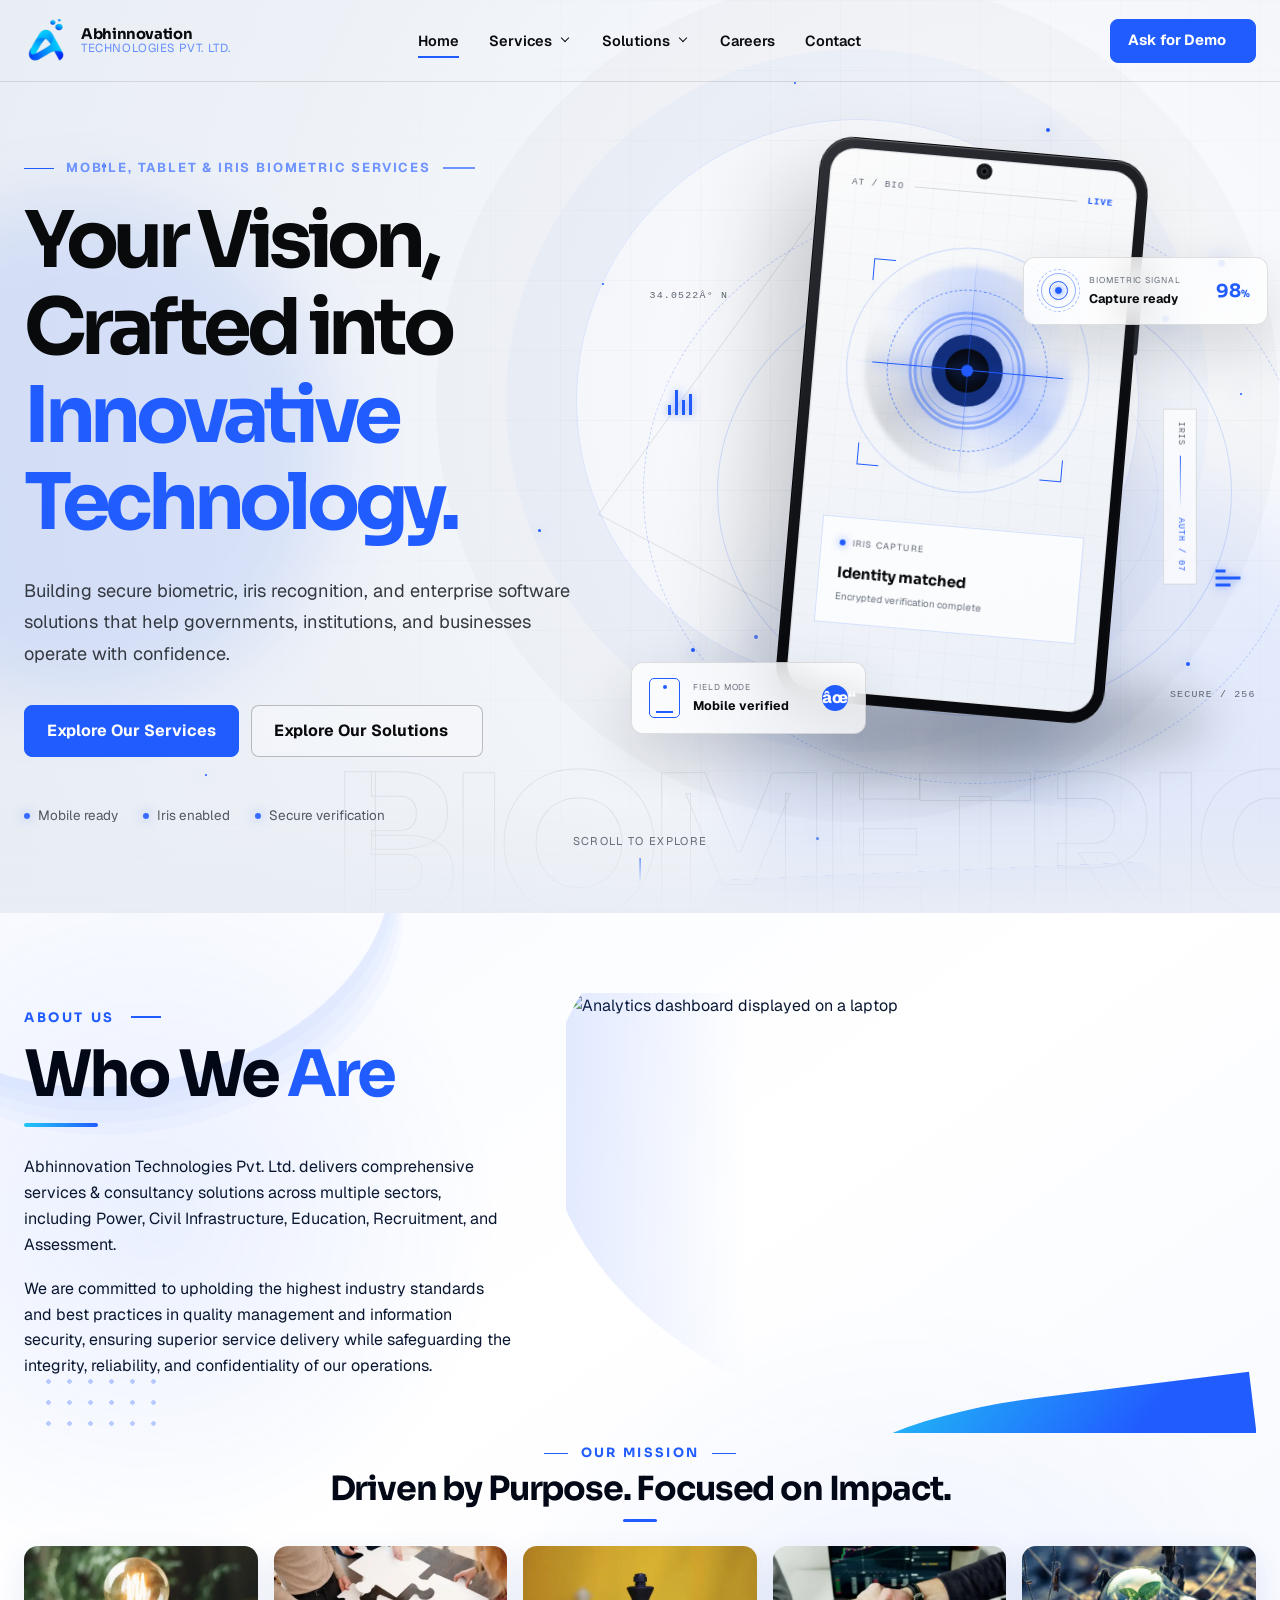
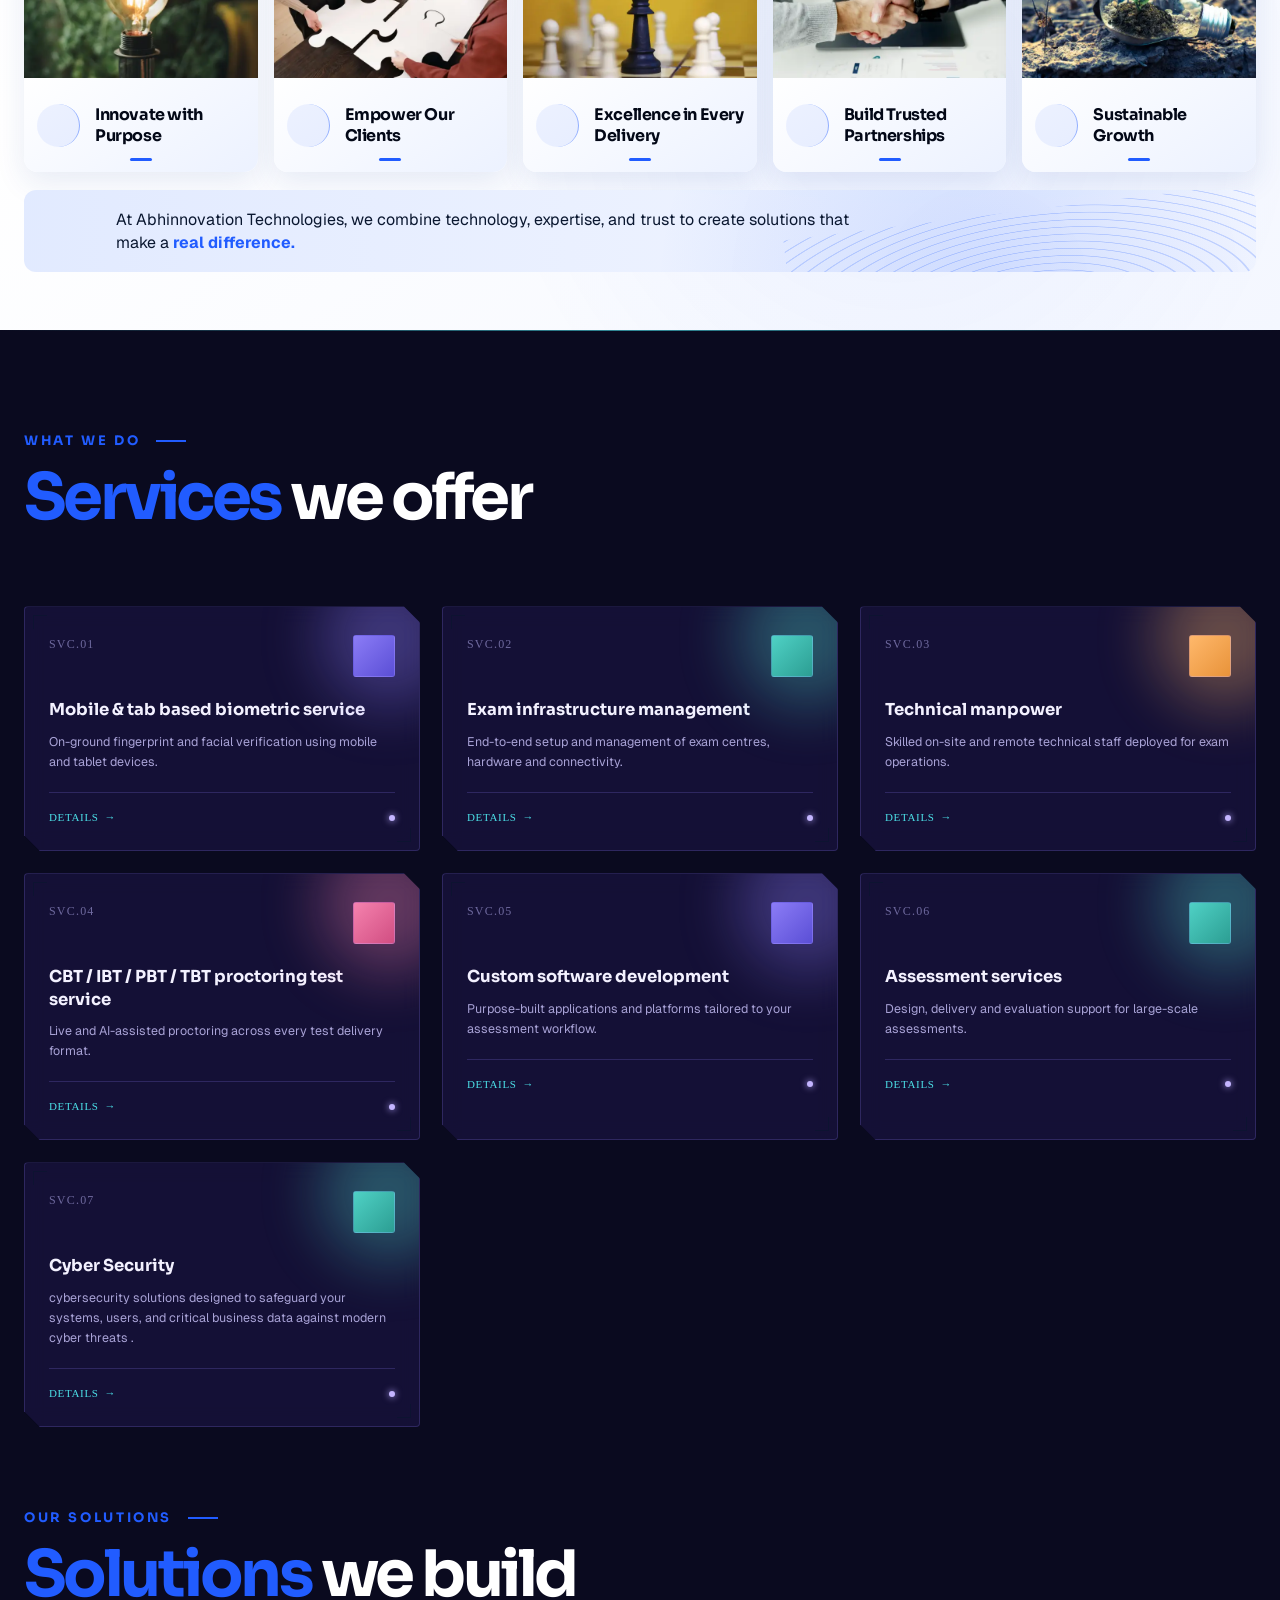
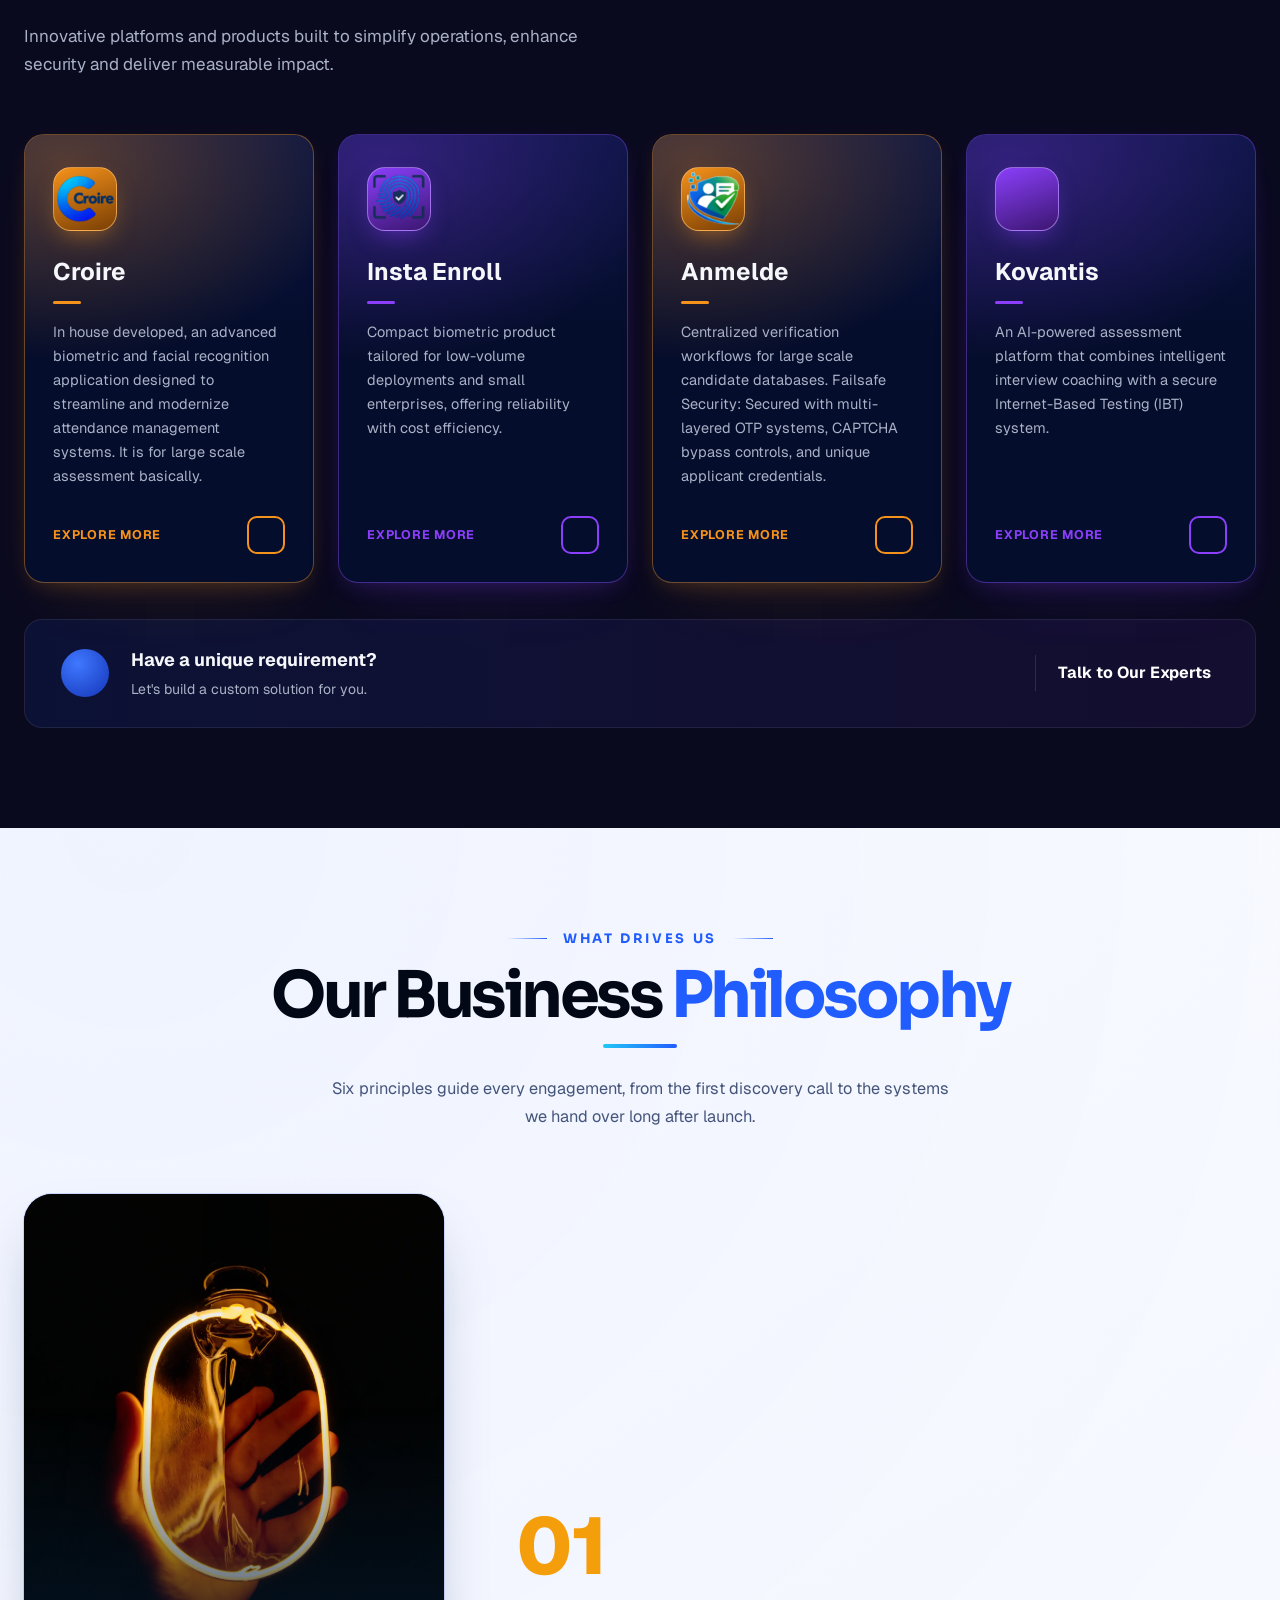
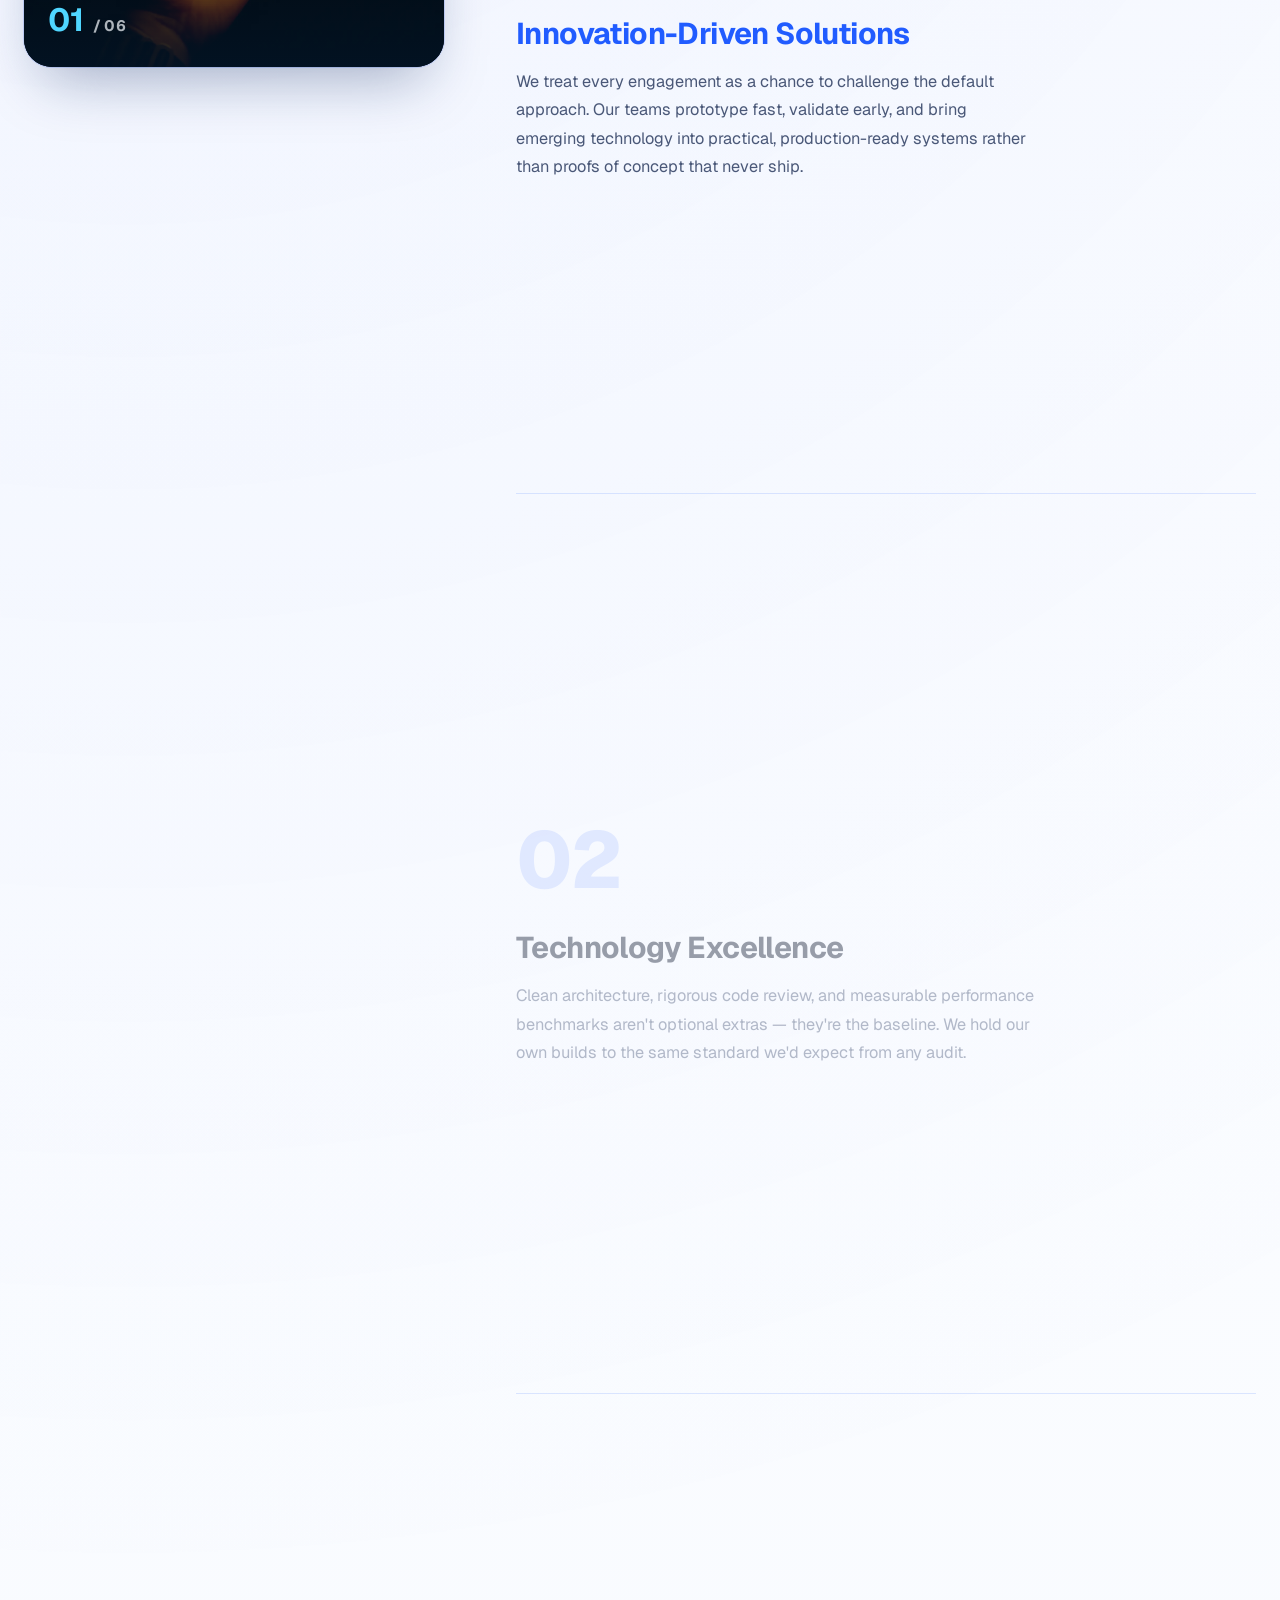
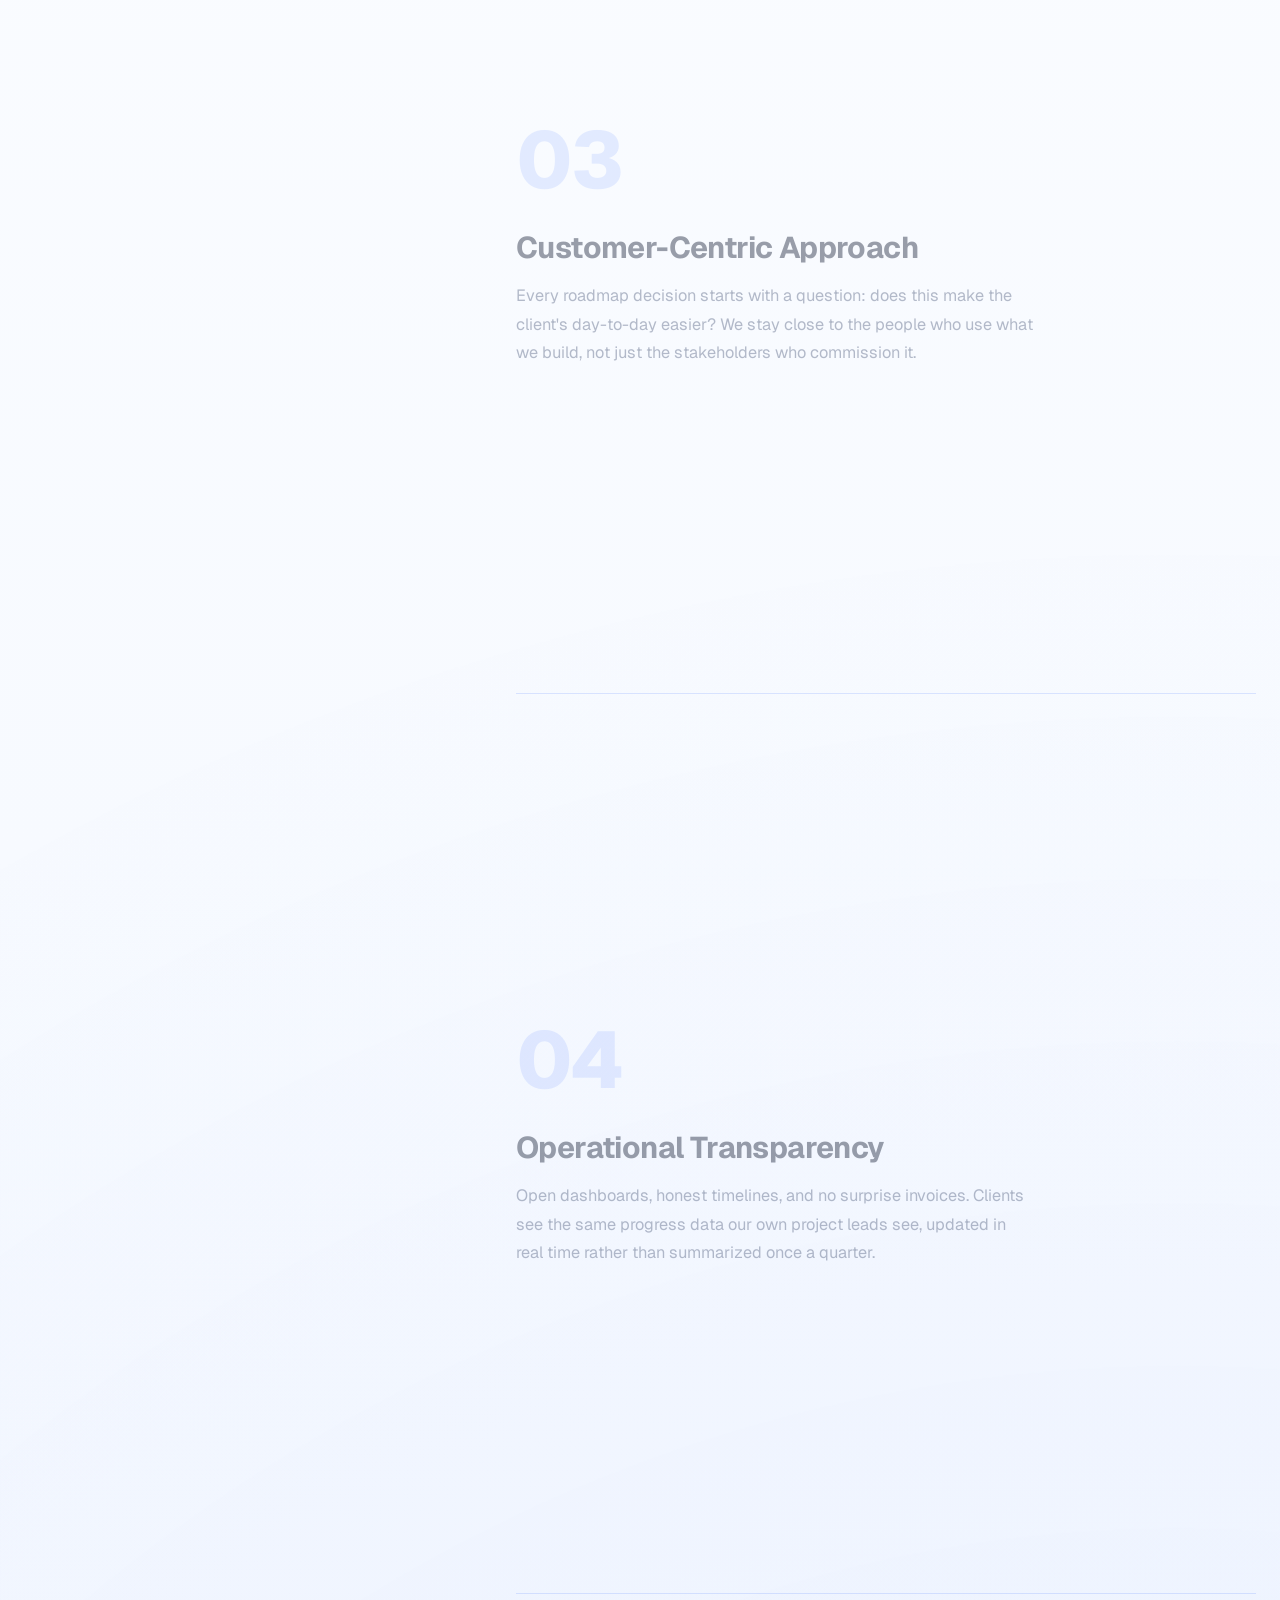
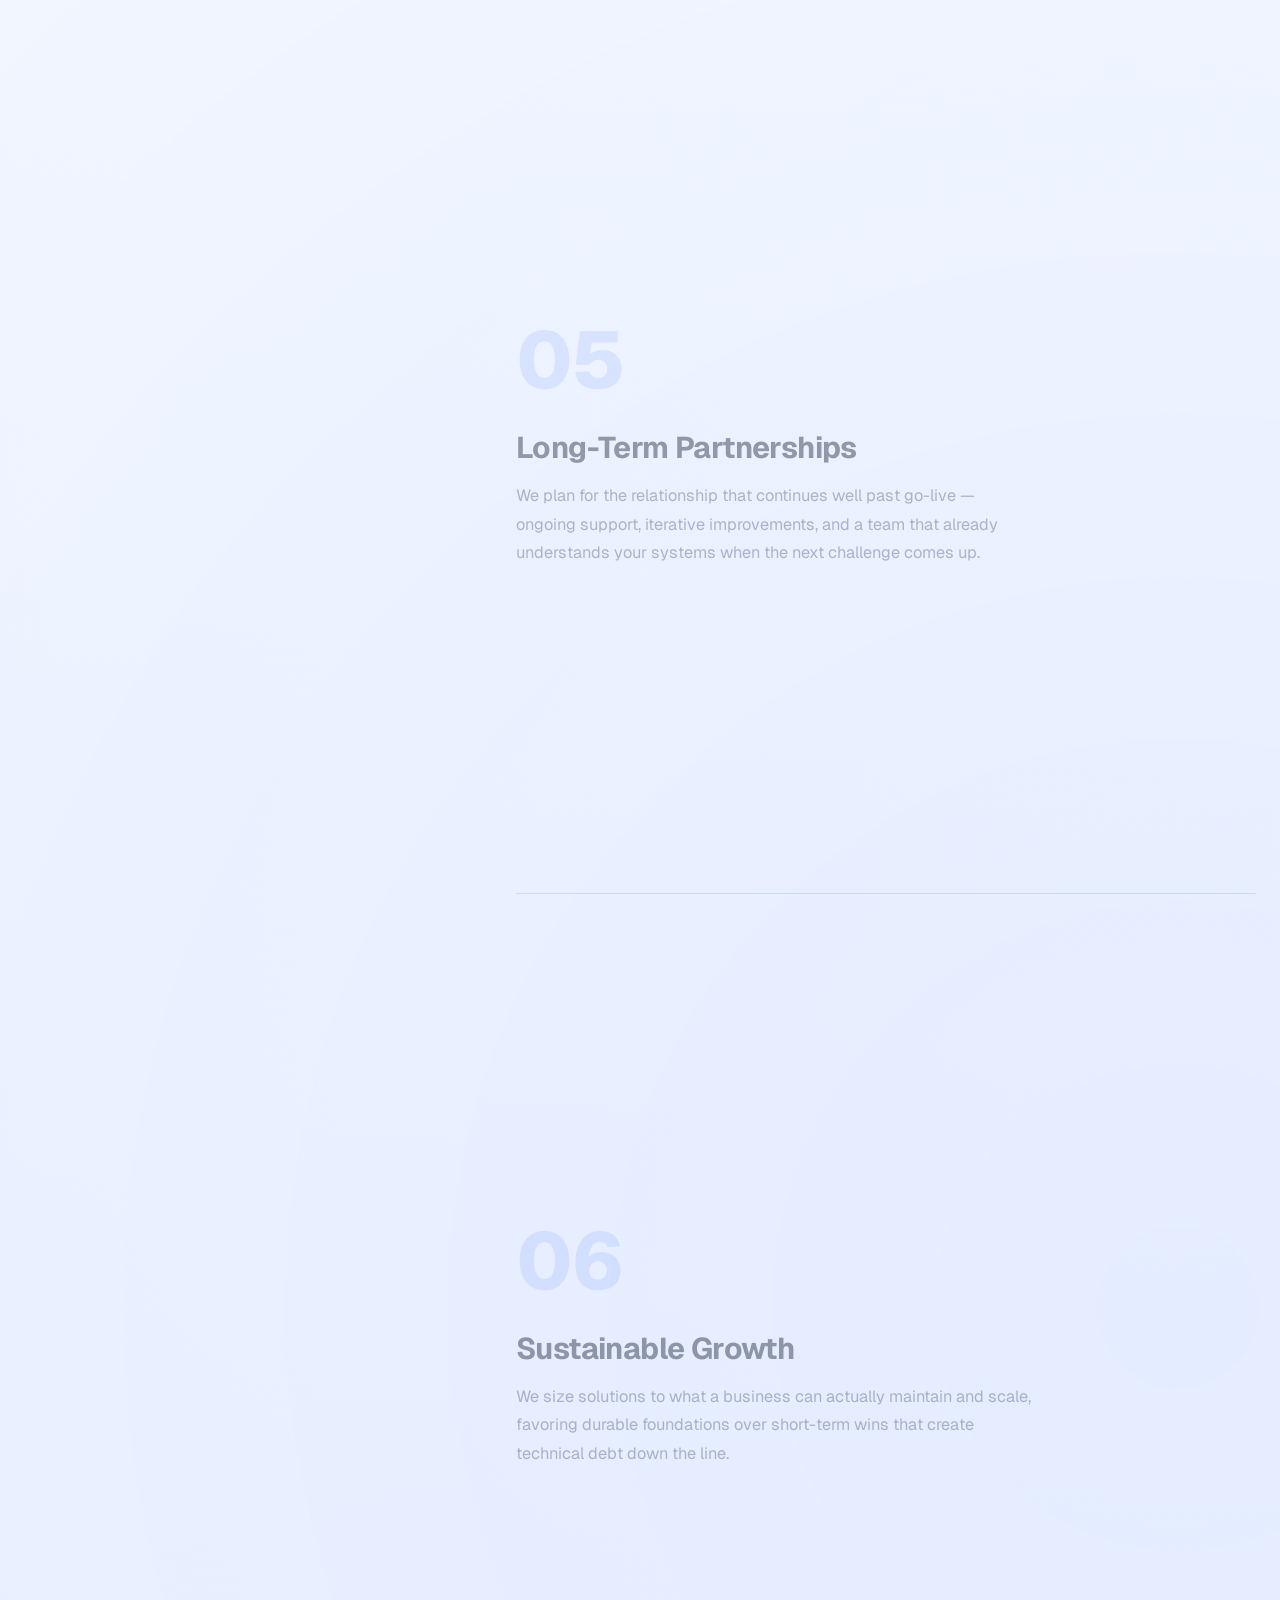
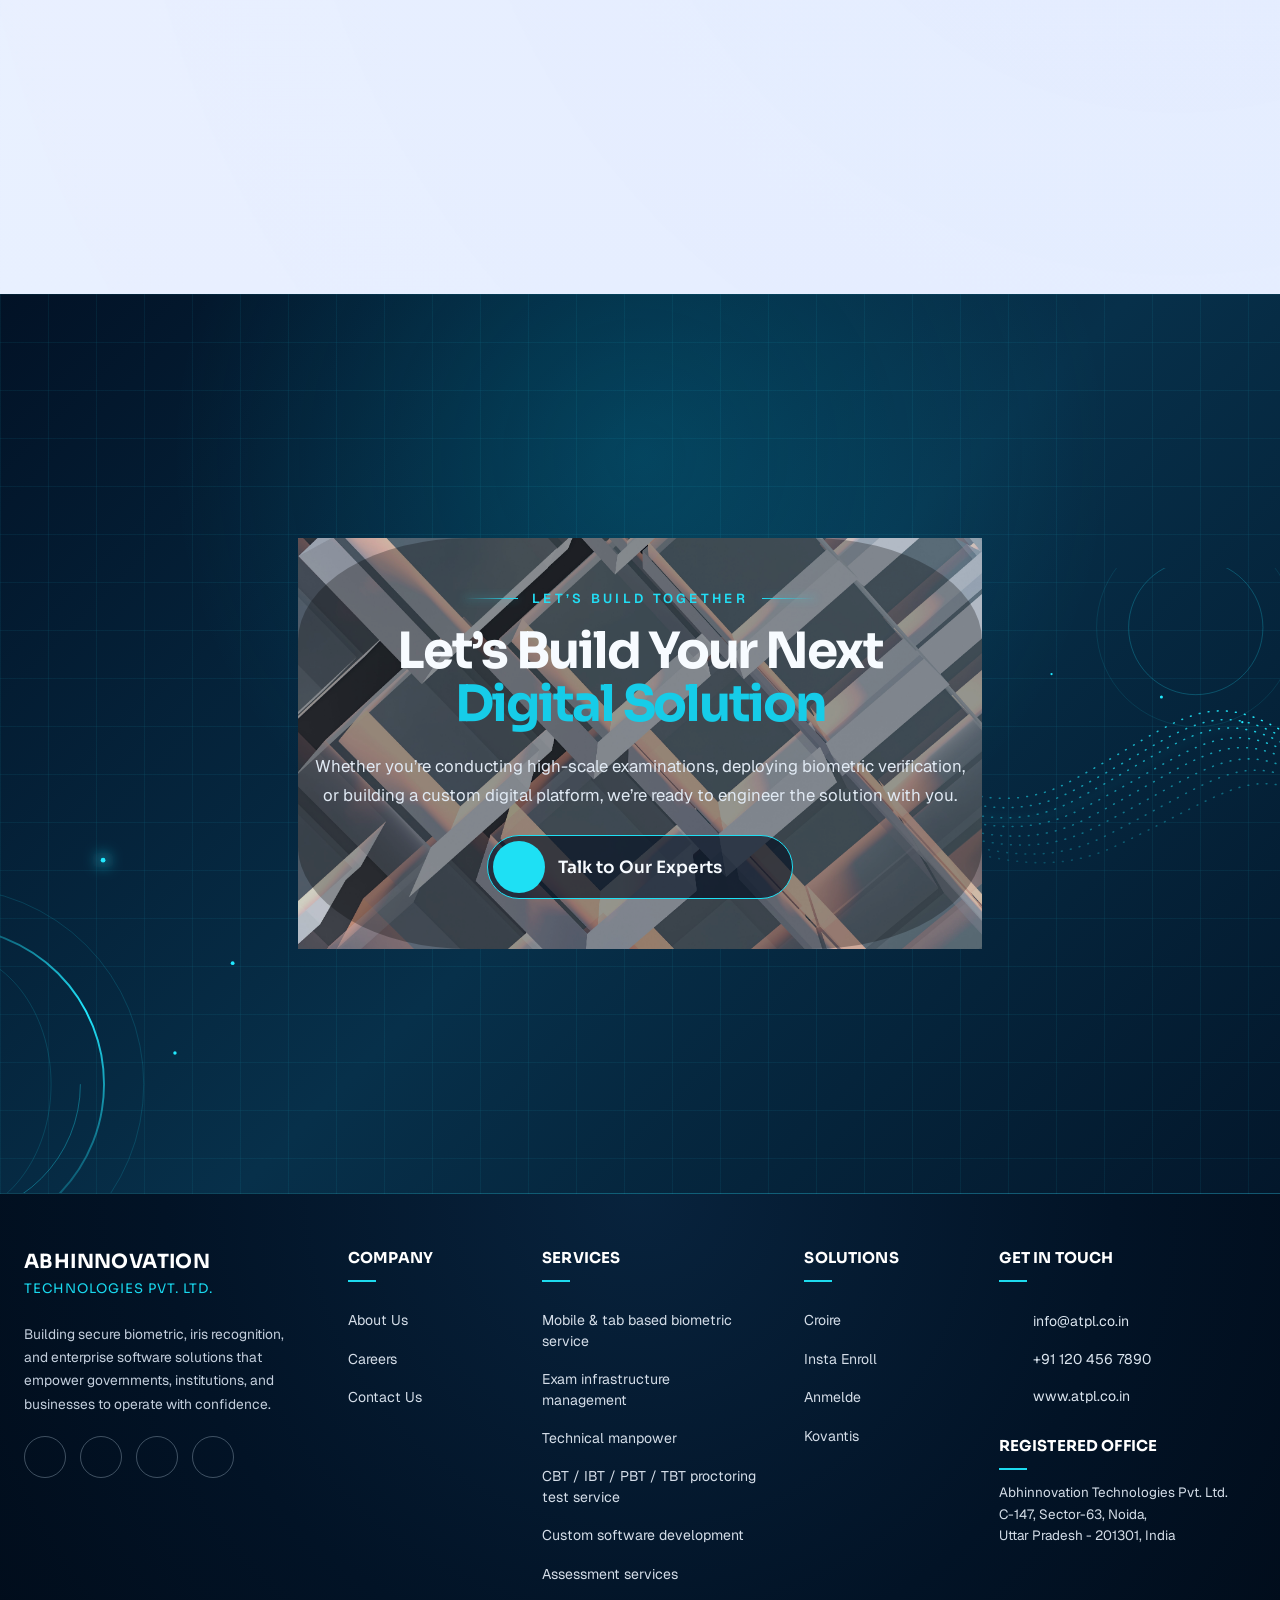
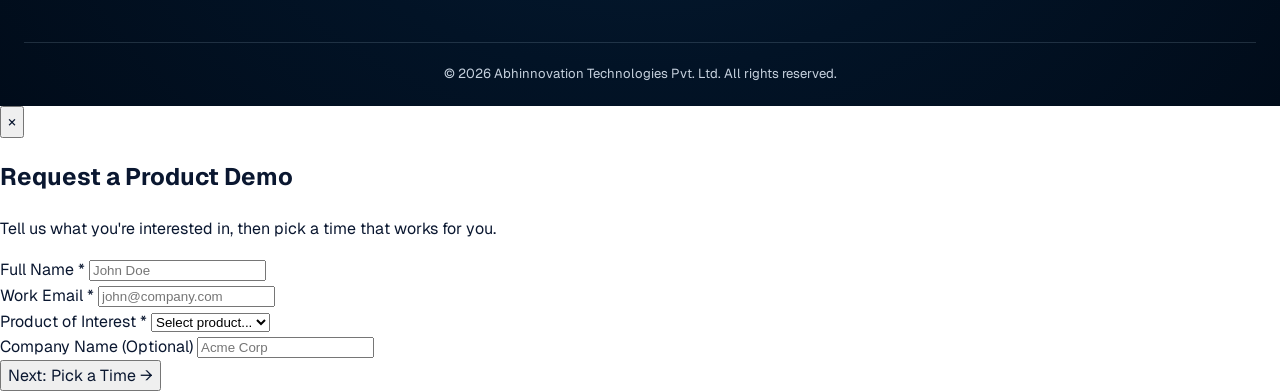
==== commit 7502a6b4: "Update index.html" ====
--- a/index.html
+++ b/index.html
@@ -83,12 +83,12 @@
             <li><a class="nav-link" href="#careers">Careers</a></li>
             <li><a class="nav-link" href="#contact">Contact</a></li>
             <li class="mobile-nav-cta">
-              <a class="button button-sm nav-cta" href="#demo">Ask for Demo ↗</a>
+              <a class="button button-sm nav-cta demo-btn"  href="#demo">Ask for Demo ↗</a>
             </li>
           </ul>
         </nav>
 
-        <a class="button button-sm nav-cta" href="#demo">Ask for Demo <span aria-hidden="true"><i class="fa-solid fa-arrow-up-right-from-square" style="color: rgb(255, 255, 255);"></i></span></a>
+        <a class="button button-sm nav-cta demo-btn" href="#demo">Ask for Demo <span aria-hidden="true"><i class="fa-solid fa-arrow-up-right-from-square" style="color: rgb(255, 255, 255);"></i></span></a>
       </div>
     </header>
     <!-- <div style="height: 150vh;"></div> -->
@@ -116,8 +116,8 @@
               Building secure biometric, iris recognition, and enterprise software solutions that help governments, institutions, and businesses operate with confidence.
             </p>
             <div class="hero-actions">
-              <a class="button" href="#biometric-services">Explore Our Services </a>
-              <a class="button button-ghost" href="#contact">Talk to Experts <span aria-hidden="true"><i class="fa-solid fa-arrow-up-right-from-square"></i></span></a>
+              <a class="button" href="#services">Explore Our Services </a>
+              <a class="button button-ghost" href="#solutions">Explore Our Solutions <span aria-hidden="true"><i class="fa-solid fa-arrow-up-right-from-square"></i></span></a>
             </div>
             <div class="hero-proof" aria-label="Biometric service capabilities">
               <span>Mobile ready</span>
@@ -223,7 +223,7 @@
                 src="https://images.unsplash.com/photo-1493612276216-ee3925520721?auto=format&amp;fit=crop&amp;w=700&amp;q=80"
                 alt="A glowing light bulb representing innovation"
               /> -->
-              <img src="./assets/mission/bulb.jpg" alt="">
+              <img src="./assets/mission/bulb.webp" alt="">
               <div class="mission-card-copy">
                 <span class="mission-icon" aria-hidden="true"><i class="fa-regular fa-lightbulb"></i></span>
                 <h4>Innovate with Purpose</h4>
@@ -235,7 +235,7 @@
                 src="https://images.unsplash.com/photo-1522071820081-009f0129c71c?auto=format&amp;fit=crop&amp;w=700&amp;q=80"
                 alt="A collaborative team working together"
               /> -->
-              <img src="./assets/mission/client.jpg" alt="">
+              <img src="./assets/mission/client.webp" alt="">
               <div class="mission-card-copy">
                 <span class="mission-icon" aria-hidden="true"><i class="fa-solid fa-people-group"></i></span>
                 <h4>Empower Our Clients</h4>
@@ -247,7 +247,7 @@
                 src="https://images.unsplash.com/photo-1528819622765-d6bcf132f793?auto=format&amp;fit=crop&amp;w=700&amp;q=80"
                 alt="Chess pieces representing strategic excellence"
               /> -->
-              <img src="./assets/mission/chess.jpg" alt="">
+              <img src="./assets/mission/chess.webp" alt="">
               <div class="mission-card-copy">
                 <span class="mission-icon" aria-hidden="true"><i class="fa-solid fa-shield-halved"></i></span>
                 <h4>Excellence in Every Delivery</h4>
@@ -259,7 +259,7 @@
                 src="https://images.unsplash.com/photo-1521791055366-0d553872125f?auto=format&amp;fit=crop&amp;w=700&amp;q=80"
                 alt="Business partners shaking hands"
               /> -->
-              <img src="./assets/mission/partnership.jpg" alt="">
+              <img src="./assets/mission/partnership.webp" alt="">
               <div class="mission-card-copy">
                 <span class="mission-icon" aria-hidden="true"><i class="fa-regular fa-handshake"></i></span>
                 <h4>Build Trusted Partnerships</h4>
@@ -271,7 +271,7 @@
                 src="https://images.unsplash.com/photo-1497435334941-8c899ee9e8e9?auto=format&amp;fit=crop&amp;w=700&amp;q=80"
                 alt="Green leaves representing sustainable growth"
               /> -->
-              <img src="./assets/mission/sustainable.jpg" alt="">
+              <img src="./assets/mission/sustainable.webp" alt="">
               <div class="mission-card-copy">
                 <span class="mission-icon" aria-hidden="true"><i class="fa-solid fa-seedling"></i></span>
                 <h4>Sustainable Growth</h4>
@@ -315,14 +315,14 @@
       
     </div>
 
-    <div class="grid-services reveal">
+    <div class="grid-services reveal" id="services">
 
       <div class="svc-card c1 ">
         <div class="svc-glow"></div>
         <div class="corner tl"></div><div class="corner br"></div>
         <div class="svc-top">
           <span class="svc-num">SVC.01</span>
-          <div class="svc-icon">&#128272;</div>
+          <div class="svc-icon"><i class="fa-solid fa-fingerprint" style="color: rgb(255, 214, 59);"></i></div>
         </div>
         <h3>Mobile &amp; tab based biometric service</h3>
         <p>On-ground fingerprint and facial verification using mobile and tablet devices.</p>
@@ -337,7 +337,7 @@
         <div class="corner tl"></div><div class="corner br"></div>
         <div class="svc-top">
           <span class="svc-num">SVC.02</span>
-          <div class="svc-icon">&#127970;</div>
+          <div class="svc-icon"><i class="fa-solid fa-school" style="color: rgb(89, 86, 86);"></i></div>
         </div>
         <h3>Exam infrastructure management</h3>
         <p>End-to-end setup and management of exam centres, hardware and connectivity.</p>
@@ -352,7 +352,7 @@
         <div class="corner tl"></div><div class="corner br"></div>
         <div class="svc-top">
           <span class="svc-num">SVC.03</span>
-          <div class="svc-icon">&#128101;</div>
+          <div class="svc-icon"><i class="fa-solid fa-user-group" style="color: rgb(109, 85, 177);"></i></div>
         </div>
         <h3>Technical manpower</h3>
         <p>Skilled on-site and remote technical staff deployed for exam operations.</p>
@@ -367,7 +367,7 @@
         <div class="corner tl"></div><div class="corner br"></div>
         <div class="svc-top">
           <span class="svc-num">SVC.04</span>
-          <div class="svc-icon">&#128065;</div>
+          <div class="svc-icon"><i class="fa-solid fa-eye" style="color: rgb(233, 233, 233);"></i></div>
         </div>
         <h3>CBT / IBT / PBT / TBT proctoring test service</h3>
         <p>Live and AI-assisted proctoring across every test delivery format.</p>
@@ -382,7 +382,7 @@
         <div class="corner tl"></div><div class="corner br"></div>
         <div class="svc-top">
           <span class="svc-num">SVC.05</span>
-          <div class="svc-icon">&#128187;</div>
+          <div class="svc-icon"><i class="fa-solid fa-laptop-code" style="color: rgb(159, 208, 243);"></i></div>
         </div>
         <h3>Custom software development</h3>
         <p>Purpose-built applications and platforms tailored to your assessment workflow.</p>
@@ -397,10 +397,26 @@
         <div class="corner tl"></div><div class="corner br"></div>
         <div class="svc-top">
           <span class="svc-num">SVC.06</span>
-          <div class="svc-icon">&#128203;</div>
+          <div class="svc-icon"><i class="fa-solid fa-clipboard-check" style="color: rgb(255, 192, 59);"></i></div>
         </div>
         <h3>Assessment services</h3>
         <p>Design, delivery and evaluation support for large-scale assessments.</p>
+        <div class="svc-footer">
+          <a class="svc-link" href="#">Details <span class="arrow">&rarr;</span></a>
+          <span class="status-dot"></span>
+        </div>
+      </div>
+
+      <div class="svc-card c2 ">
+        <div class="svc-glow"></div>
+        <div class="corner tl"></div><div class="corner br"></div>
+        <div class="svc-top">
+          <span class="svc-num">SVC.07</span>
+          <div class="svc-icon"><i class="fa-brands fa-expeditedssl" style="color: rgb(89, 86, 86);"></i></div>
+        </div>
+        <h3>Cyber Security</h3>
+        <p>cybersecurity solutions designed to safeguard your systems, users, and critical business data against modern cyber threats
+.</p>
         <div class="svc-footer">
           <a class="svc-link" href="#">Details <span class="arrow">&rarr;</span></a>
           <span class="status-dot"></span>
@@ -419,11 +435,11 @@
       </p>
     </div>
 
-    <div class="solutions__grid reveal">
+    <div class="solutions__grid " id="solutions">
 
       <!-- Croire -->
-      <article class="card card--blue">
-        <div class="card__icon"><i class="fa-solid fa-fingerprint"></i></div>
+      <article class="card card--orange">
+        <div class="card__icon"><img src="./assets/solutions/croire.svg" alt=""></div>
         <h3 class="card__title">Croire</h3>
         <span class="card__rule"></span>
         <p class="card__text">
@@ -438,8 +454,8 @@
       </article>
 
       <!-- Insta Enroll -->
-      <article class="card card--teal">
-        <div class="card__icon"><i class="fa-solid fa-user-plus"></i></div>
+      <article class="card card--purple">
+        <div class="card__icon"><img src="./assets/solutions/insta-enroll.svg" alt=""></div>
         <h3 class="card__title">Insta Enroll</h3>
         <span class="card__rule"></span>
         <p class="card__text">
@@ -454,7 +470,7 @@
 
       <!-- Anmelde -->
       <article class="card card--orange">
-        <div class="card__icon"><i class="fa-solid fa-shield-halved"></i></div>
+        <div class="card__icon"><img src="./assets/solutions/anmelde.svg" alt=""></div>
         <h3 class="card__title">Anmelde</h3>
         <span class="card__rule"></span>
         <p class="card__text">
@@ -529,12 +545,12 @@
                   </div>
                 </div> -->
                 <div class="philosophy-image-wrap">
-                  <img class="philosophy-img active" data-index="0" src="./assets/philosophy/innovation.jpg" alt="Innovation-driven solutions">
-                  <img class="philosophy-img" data-index="1" src="./assets/philosophy/excellence.jpg" alt="Technology excellence">
-                  <img class="philosophy-img" data-index="2" src="./assets/philosophy/customer.jpg" alt="Customer-centric approach">
-                  <img class="philosophy-img" data-index="3" src="./assets/philosophy/transparency.jpg" alt="Operational transparency">
-                  <img class="philosophy-img" data-index="4" src="./assets/philosophy/partnership.jpg" alt="Long-term partnerships">
-                  <img class="philosophy-img" data-index="5" src="./assets/philosophy/sustainability.jpg" alt="Sustainable growth">
+                  <img class="philosophy-img active" data-index="0" src="./assets/philosophy/innovation.webp" alt="Innovation-driven solutions">
+                  <img class="philosophy-img" data-index="1" src="./assets/philosophy/excellence.webp" alt="Technology excellence">
+                  <img class="philosophy-img" data-index="2" src="./assets/philosophy/customer.webp" alt="Customer-centric approach">
+                  <img class="philosophy-img" data-index="3" src="./assets/philosophy/transparency.webp" alt="Operational transparency">
+                  <img class="philosophy-img" data-index="4" src="./assets/philosophy/partnership.webp" alt="Long-term partnerships">
+                  <img class="philosophy-img" data-index="5" src="./assets/philosophy/sustainability.webp" alt="Sustainable growth">
                   <div class="philosophy-badge">
                     <span class="current">01</span>
                     <span class="total">/ 06</span>
@@ -547,7 +563,7 @@
 
               <div class="philosophy-item is-active" data-index="0">
                 <div class="philosophy-image-wrap">
-                  <img class="philosophy-img active" data-index="0" src="./assets/philosophy/innovation.jpg" alt="Innovation-driven solutions">
+                  <img class="philosophy-img active" data-index="0" src="./assets/philosophy/innovation.webp" alt="Innovation-driven solutions">
                   
                 </div>
                 <span class="index">01</span>
@@ -558,7 +574,7 @@
               <div class="philosophy-item" data-index="1">
                 <div class="philosophy-image-wrap">
                   
-                  <img class="philosophy-img active" data-index="1" src="./assets/philosophy/excellence.jpg" alt="Technology excellence">
+                  <img class="philosophy-img active" data-index="1" src="./assets/philosophy/excellence.webp" alt="Technology excellence">
                   
                 </div>
                 <span class="index">02</span>
@@ -569,7 +585,7 @@
               <div class="philosophy-item" data-index="2">
                 <div class="philosophy-image-wrap">
 
-                  <img class="philosophy-img active" data-index="2" src="./assets/philosophy/customer.jpg" alt="Customer-centric approach">
+                  <img class="philosophy-img active" data-index="2" src="./assets/philosophy/customer.webp" alt="Customer-centric approach">
                  
                 </div>
                 <span class="index">03</span>
@@ -580,7 +596,7 @@
               <div class="philosophy-item" data-index="3">
                 <div class="philosophy-image-wrap">
 
-                  <img class="philosophy-img active" data-index="3" src="./assets/philosophy/transparency.jpg" alt="Operational transparency">
+                  <img class="philosophy-img active" data-index="3" src="./assets/philosophy/transparency.webp" alt="Operational transparency">
                   
                 </div>
                 <span class="index">04</span>
@@ -591,7 +607,7 @@
               <div class="philosophy-item" data-index="4">
                 <div class="philosophy-image-wrap">
 
-                  <img class="philosophy-img active" data-index="4" src="./assets/philosophy/partnership.jpg" alt="Long-term partnerships">
+                  <img class="philosophy-img active" data-index="4" src="./assets/philosophy/partnership.webp" alt="Long-term partnerships">
                   
                 </div>
                 <span class="index">05</span>
@@ -602,7 +618,7 @@
               <div class="philosophy-item" data-index="5">
                 <div class="philosophy-image-wrap">
 
-                  <img class="philosophy-img active" data-index="5" src="./assets/philosophy/sustainability.jpg" alt="Sustainable growth">
+                  <img class="philosophy-img active" data-index="5" src="./assets/philosophy/sustainability.webp" alt="Sustainable growth">
                   
                 </div>
                 <span class="index">06</span>
@@ -715,6 +731,59 @@
         <p class="footer-copyright">&copy; 2026 Abhinnovation Technologies Pvt. Ltd. All rights reserved.</p>
       </div>
     </footer>
+
+
+    <!-- Demo Modal -->
+<div id="demo-modal" class="modal-overlay">
+  <div class="modal-content">
+    <button id="close-modal" class="close-btn">&times;</button>
+    
+    <!-- STEP 1: Quick Details Form -->
+    <div id="form-step">
+      <h2>Request a Product Demo</h2>
+      <p>Tell us what you're interested in, then pick a time that works for you.</p>
+      
+      <form id="demo-form">
+        <div class="form-group">
+          <label for="user-name">Full Name *</label>
+          <input type="text" id="user-name" required placeholder="John Doe">
+        </div>
+
+        <div class="form-group">
+          <label for="user-email">Work Email *</label>
+          <input type="email" id="user-email" required placeholder="john@company.com">
+        </div>
+
+        <div class="form-group">
+          <label for="product-select">Product of Interest *</label>
+          <select id="product-select" required>
+            <option value="" disabled selected>Select product...</option>
+            <option value="Croire">Croire</option>
+            <option value="Insta Enroll">Insta Enroll</option>
+            <option value="Anmelde">Anmelde</option>
+            <option value="Kovantis">Kovantis</option>
+          </select>
+        </div>
+
+        <div class="form-group">
+          <label for="company-name">Company Name (Optional)</label>
+          <input type="text" id="company-name" placeholder="Acme Corp">
+        </div>
+
+        <button type="submit" class="submit-btn">Next: Pick a Time &rarr;</button>
+      </form>
+    </div>
+
+    <!-- STEP 2: Calendly Inline Container (Hidden initially) -->
+    <div id="calendar-step" style="display: none;">
+      <h2>Select Date & Time</h2>
+      <div id="calendly-embed" style="min-width:320px;height:630px;"></div>
+    </div>
+  </div>
+</div>
+
+<!-- Load Calendly Widget Script -->
+<script type="text/javascript" src="https://assets.calendly.com/assets/external/widget.js" async></script>
     
     <noscript><style>.reveal{opacity:1!important;transform:none!important}</style></noscript>
 
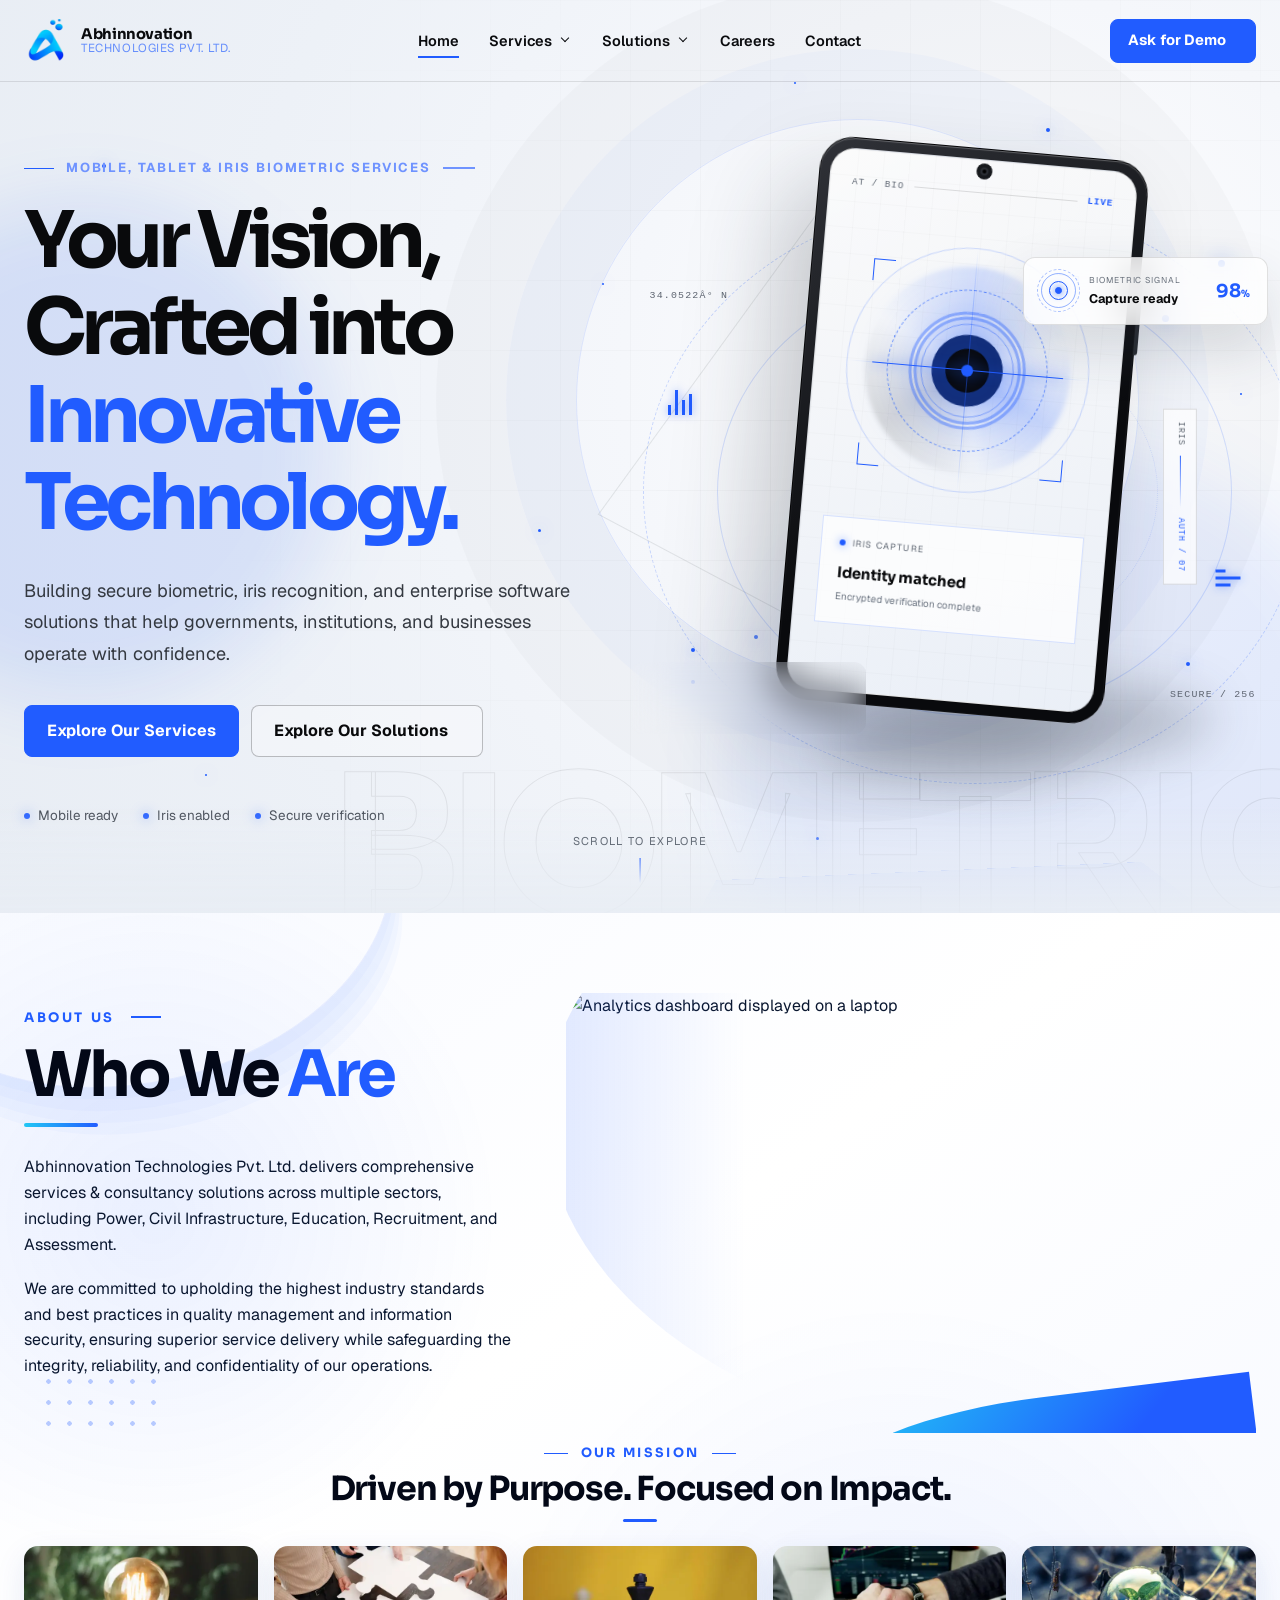
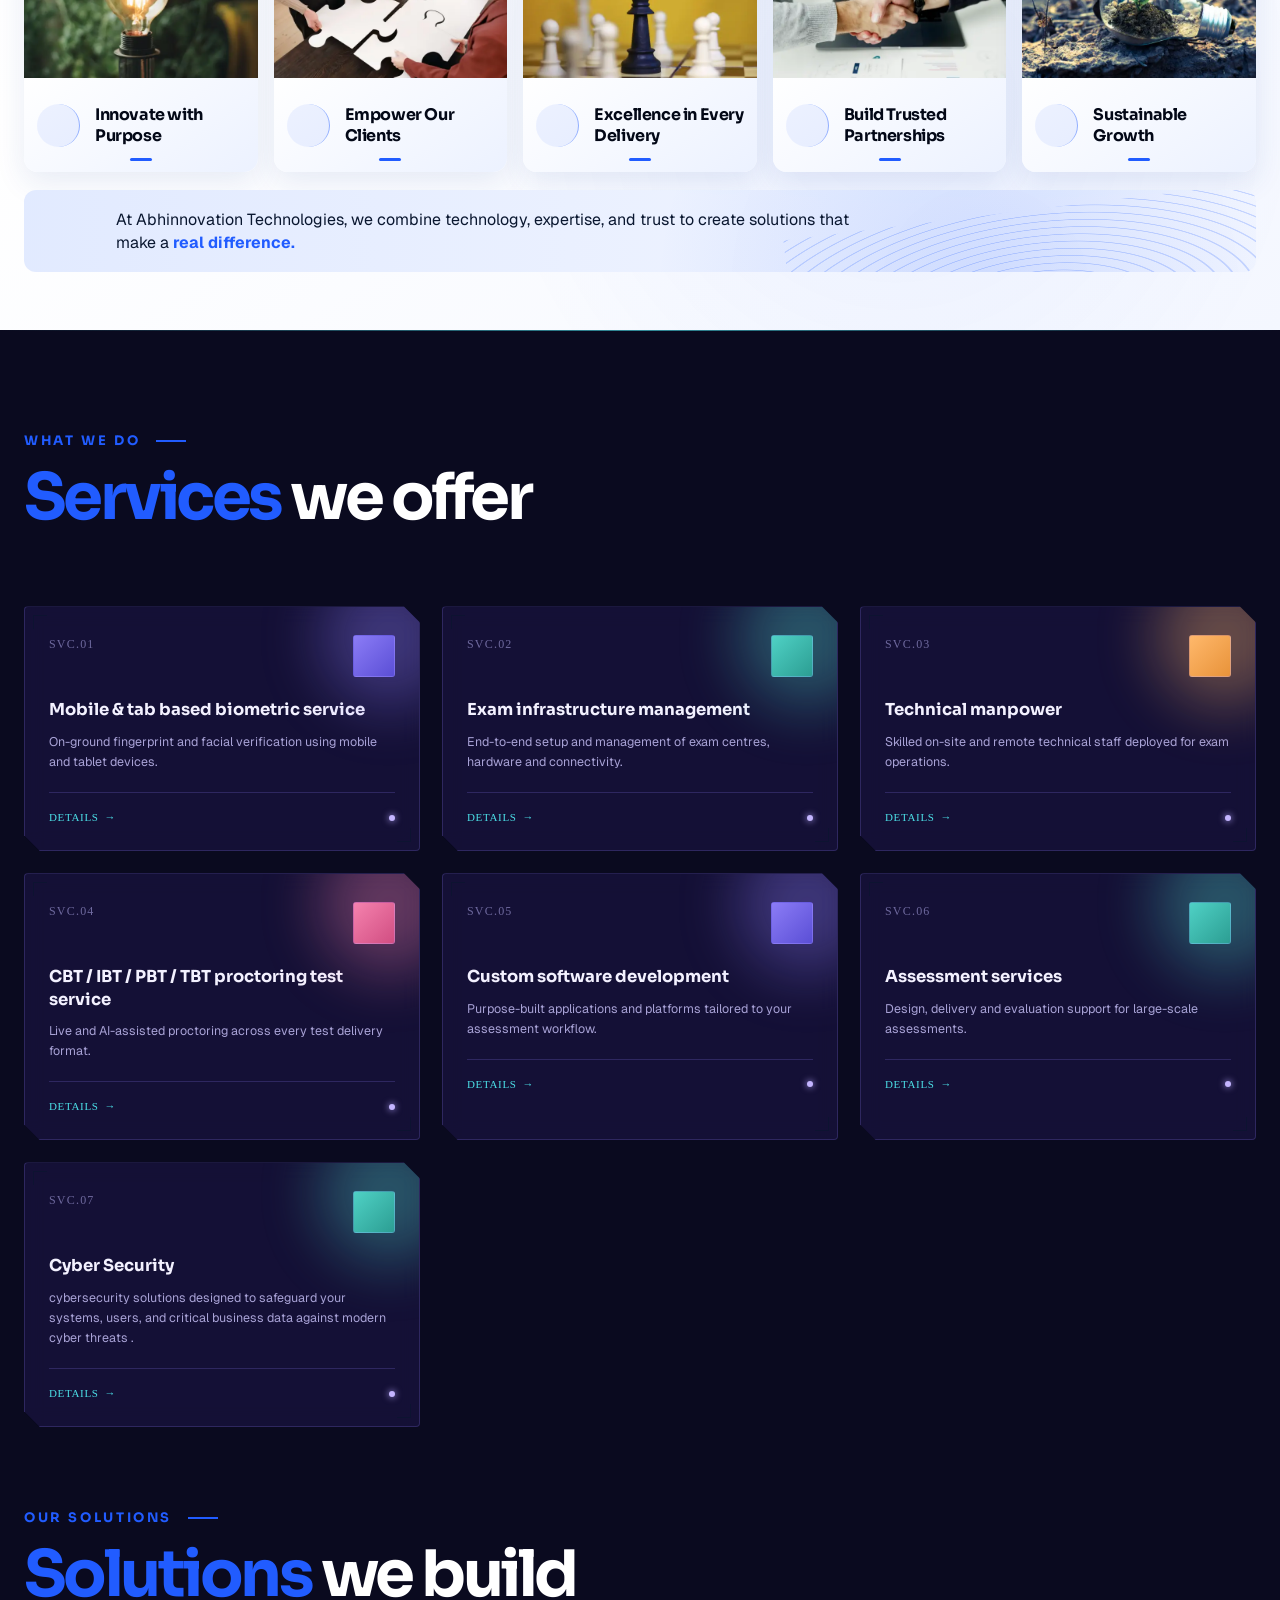
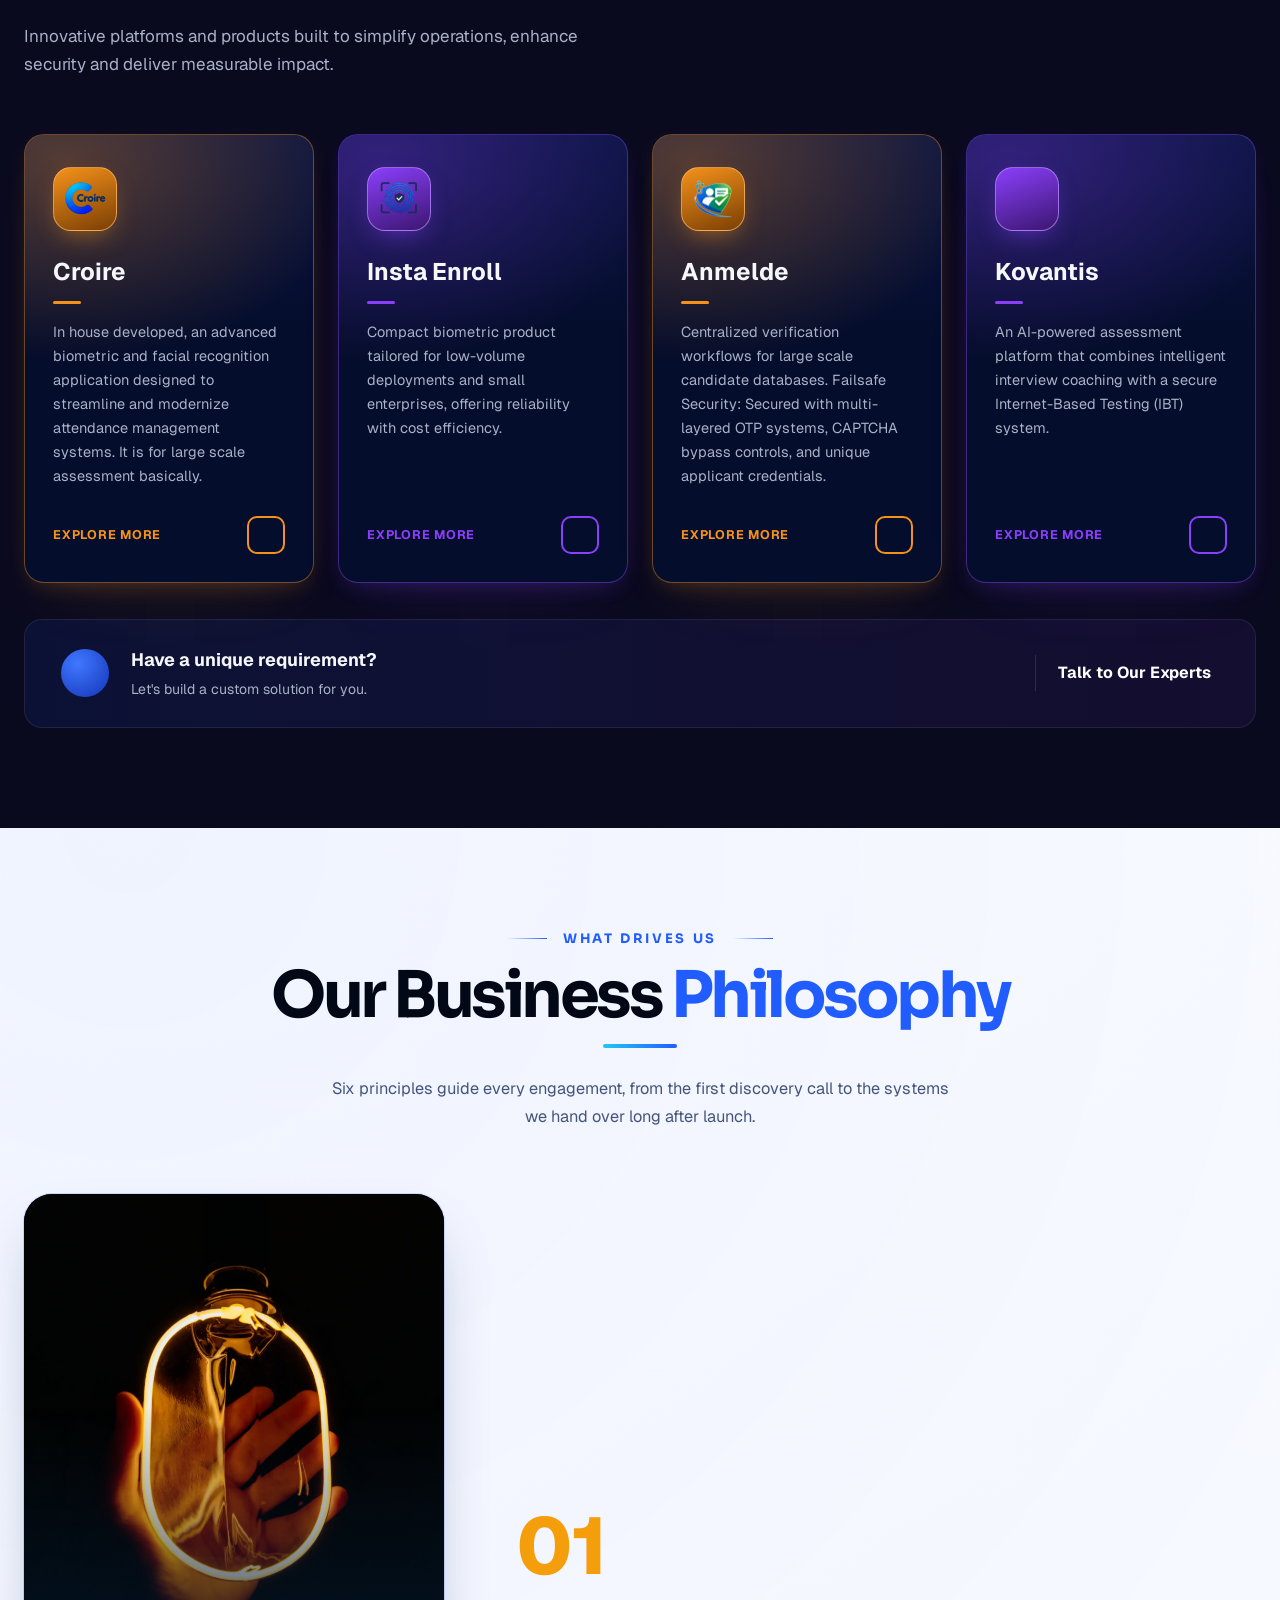
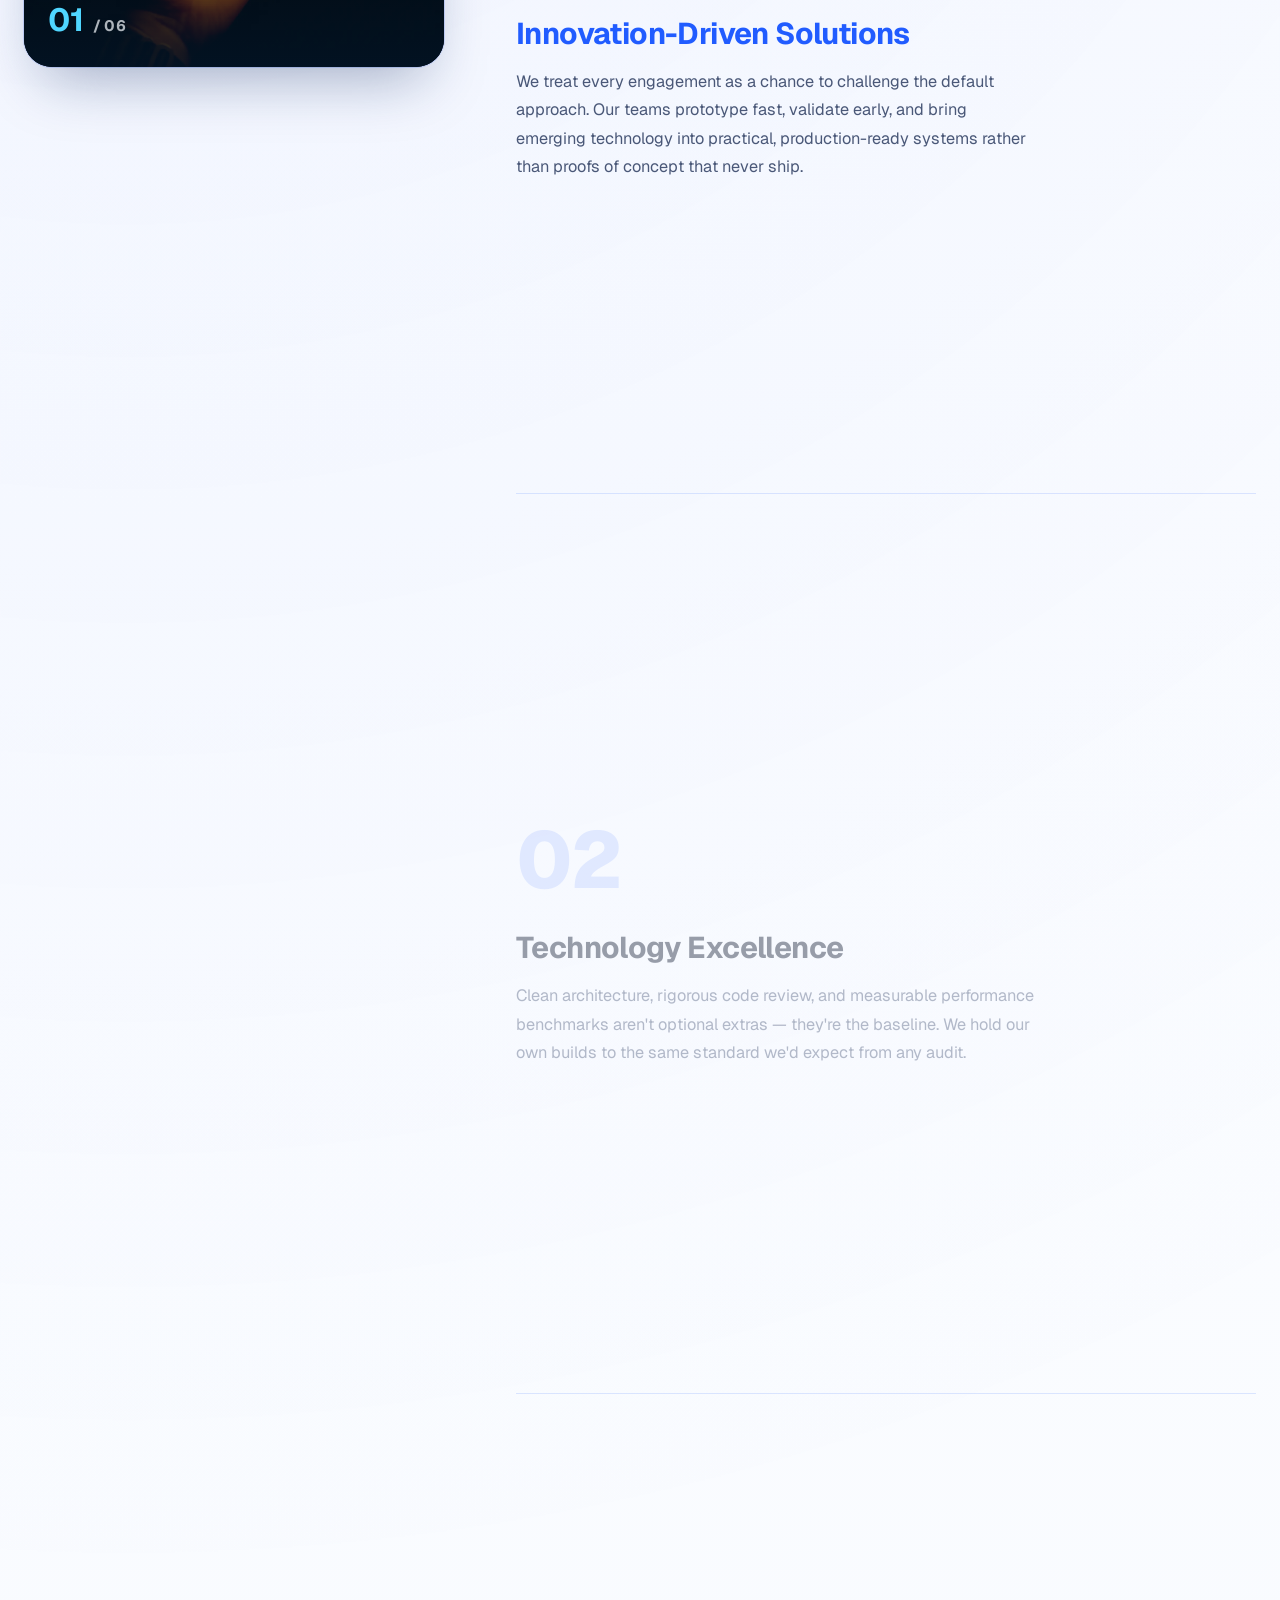
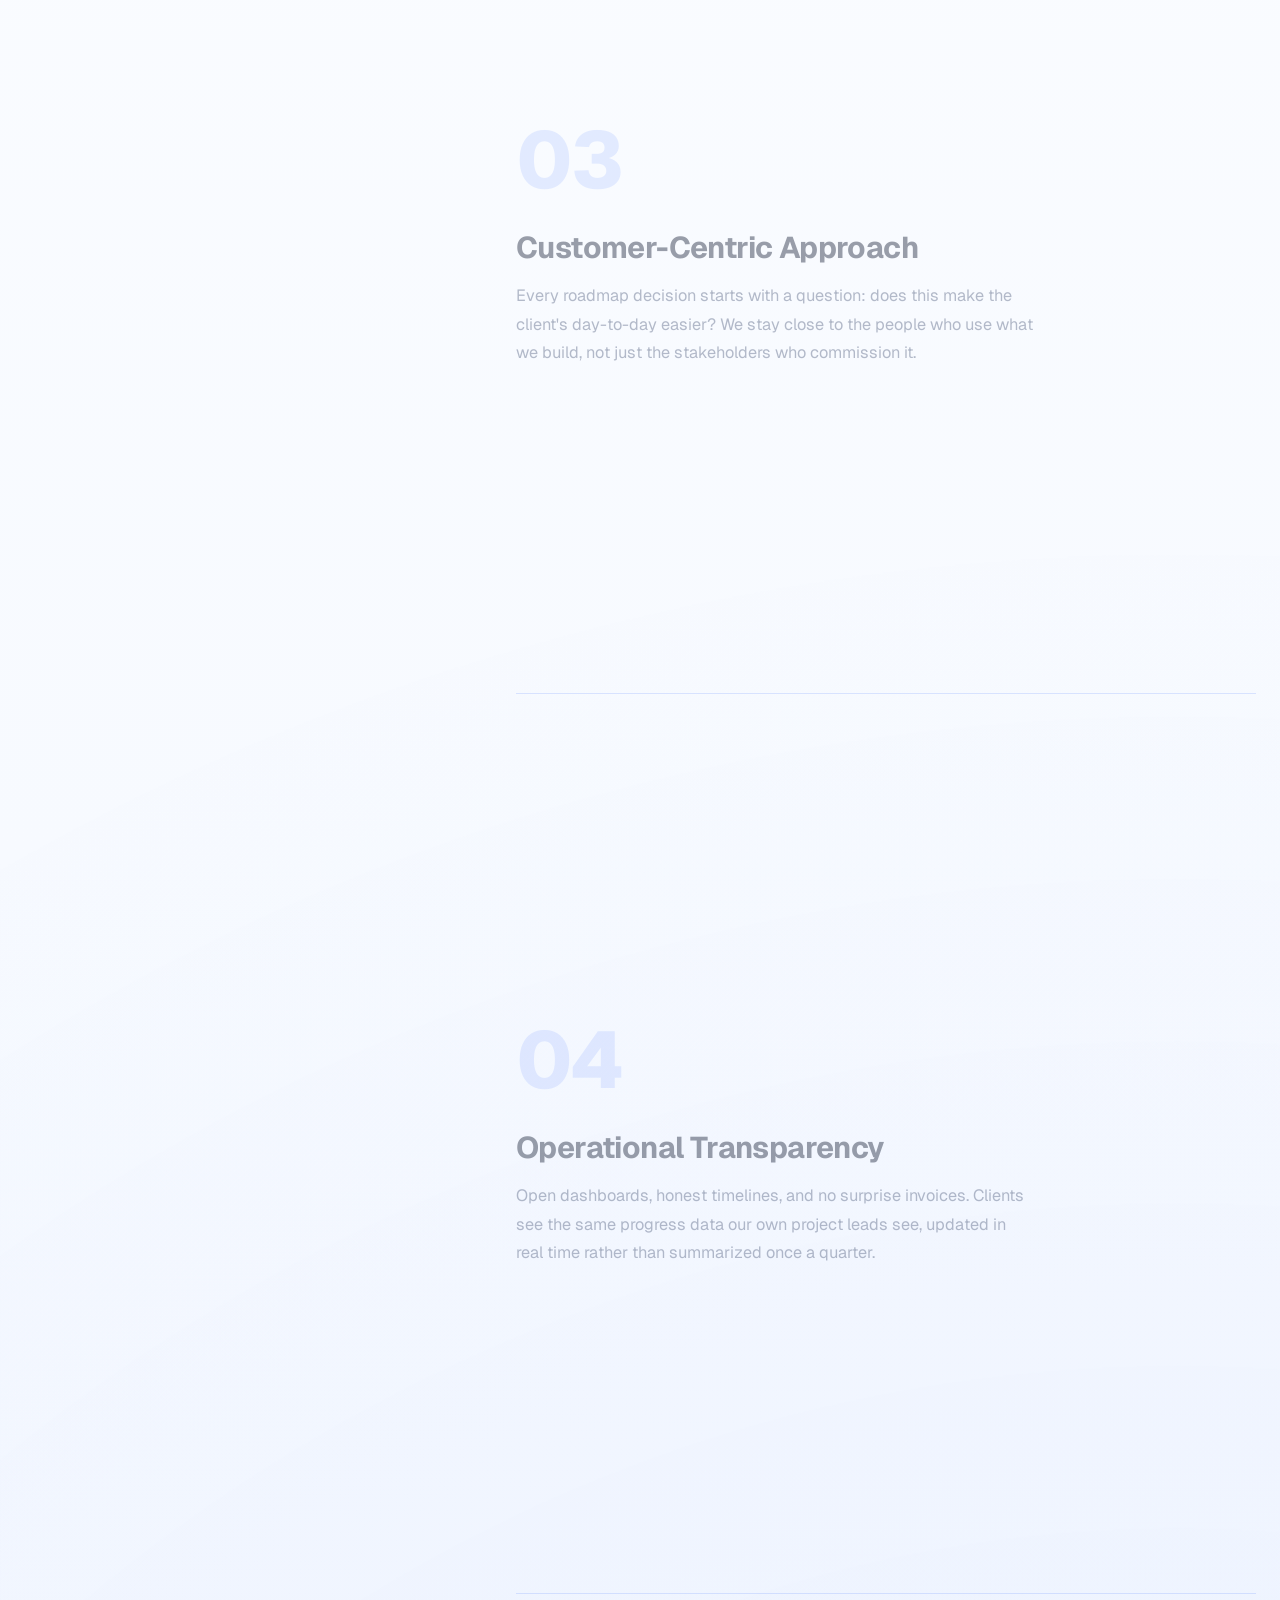
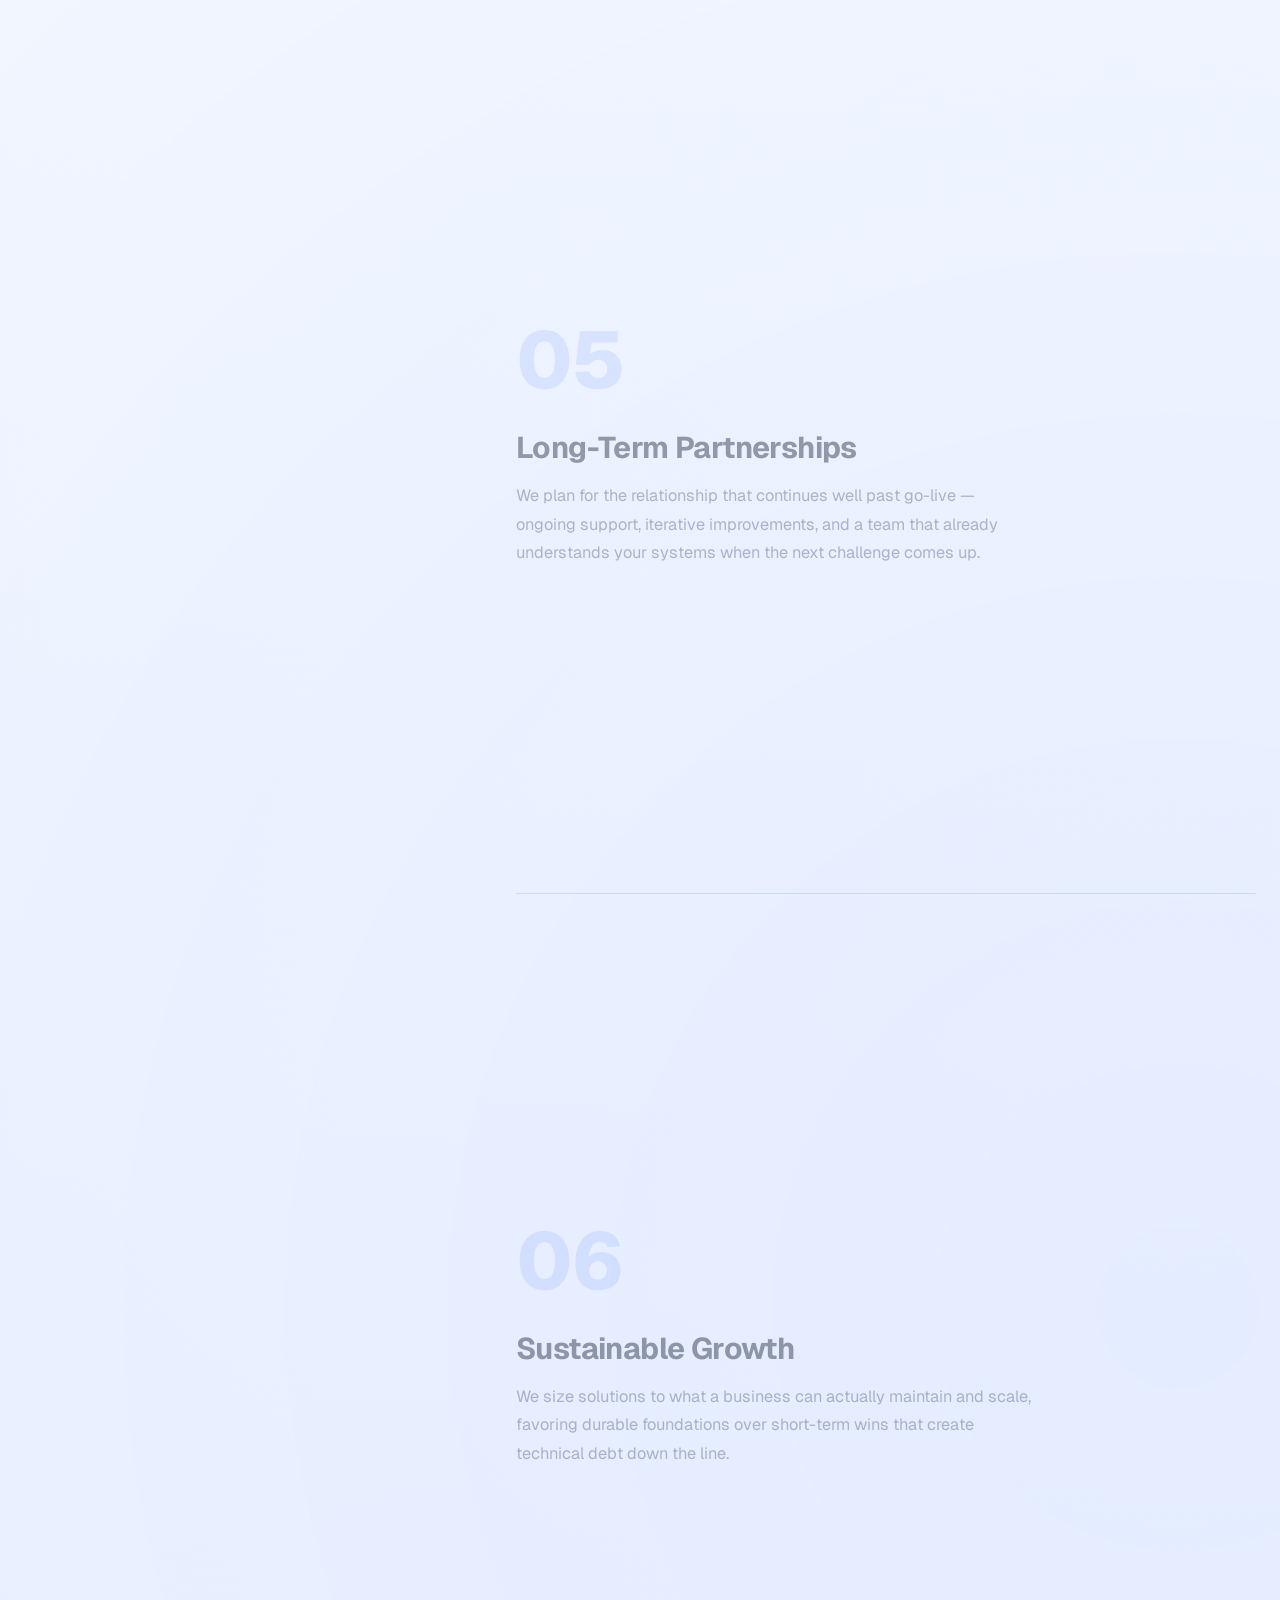
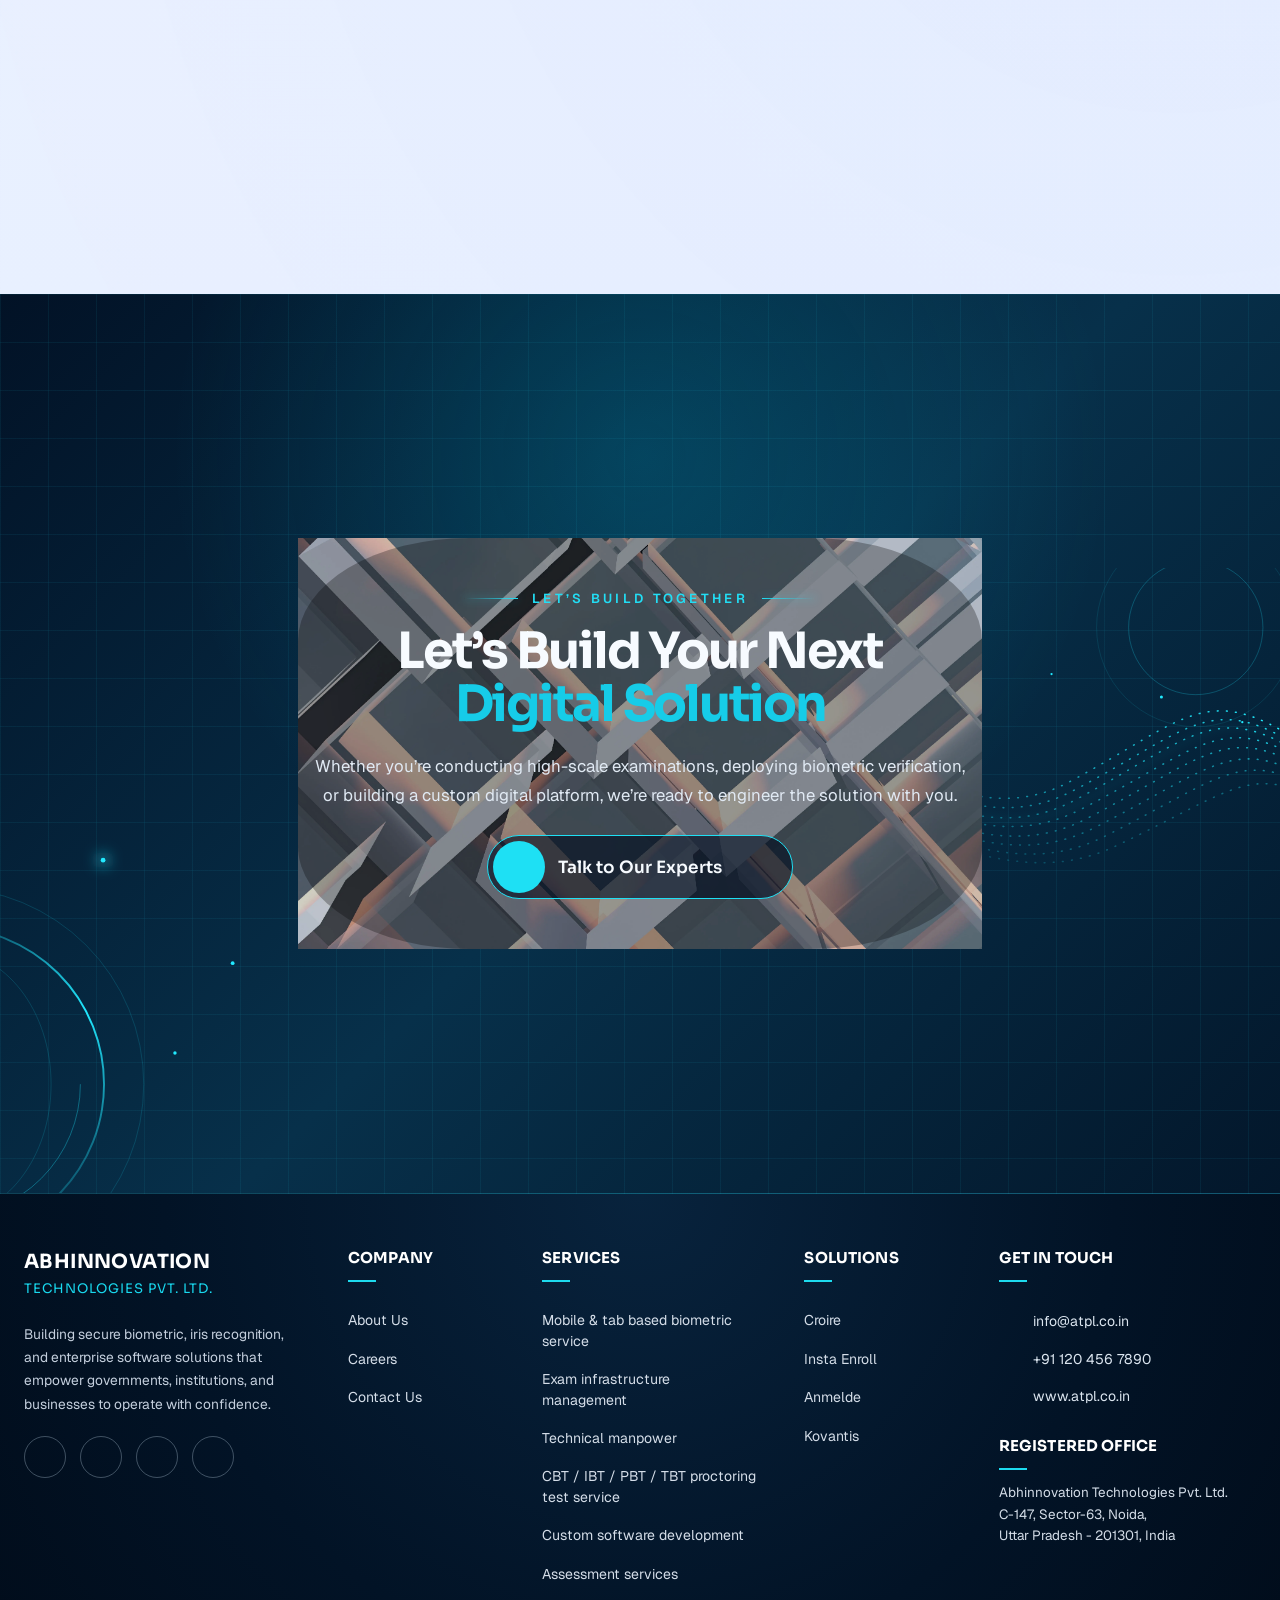
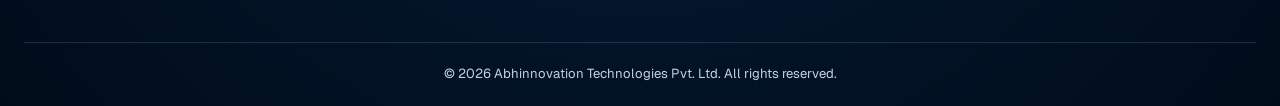
==== commit 84878464: "Update index.html" ====
--- a/index.html
+++ b/index.html
@@ -83,12 +83,12 @@
             <li><a class="nav-link" href="#careers">Careers</a></li>
             <li><a class="nav-link" href="#contact">Contact</a></li>
             <li class="mobile-nav-cta">
-              <a class="button button-sm nav-cta demo-btn"  href="#demo">Ask for Demo ↗</a>
+              <button class="button button-sm nav-cta demo-btn" >Ask for Demo ↗</button>
             </li>
           </ul>
         </nav>
 
-        <a class="button button-sm nav-cta demo-btn" href="#demo">Ask for Demo <span aria-hidden="true"><i class="fa-solid fa-arrow-up-right-from-square" style="color: rgb(255, 255, 255);"></i></span></a>
+        <button class="button button-sm nav-cta demo-btn">Ask for Demo <span aria-hidden="true"><i class="fa-solid fa-arrow-up-right-from-square" style="color: rgb(255, 255, 255);"></i></span></button>
       </div>
     </header>
     <!-- <div style="height: 150vh;"></div> -->
--- a/style.css
+++ b/style.css
@@ -1056,7 +1056,7 @@
 
 
     .bg{
-        background-image: url("./assets/tech-bg.jpg");
+        background-image: url("./assets/tech-bg.webp");
         background-size: cover;
         background-repeat: no-repeat;
         background-position: center;
@@ -1768,6 +1768,10 @@
   display: grid;
   grid-template-columns: repeat(4, 1fr);
   gap: 24px;
+}
+
+.solutions__grid img{
+  max-width: 70%;
 }
 
 .card {
@@ -2223,3 +2227,83 @@
 
 
 
+/* Modal Overlay */
+.modal-overlay {
+  display: none; /* Hidden by default */
+  position: fixed;
+  top: 0;
+  left: 0;
+  width: 100%;
+  height: 100%;
+  background-color: rgba(0, 0, 0, 0.6);
+  z-index: 1000;
+  justify-content: center;
+  align-items: center;
+}
+
+.modal-overlay.active {
+  display: flex;
+}
+
+/* Modal Card */
+.modal-content {
+  background: #ffffff;
+  padding: 30px;
+  border-radius: 12px;
+  width: 90%;
+  max-width: 550px;
+  position: relative;
+  box-shadow: 0 10px 25px rgba(0,0,0,0.2);
+  max-height: 90vh;
+  overflow-y: auto;
+}
+
+.close-btn {
+  position: absolute;
+  top: 15px;
+  right: 20px;
+  font-size: 28px;
+  border: none;
+  background: none;
+  cursor: pointer;
+  color: #666;
+}
+
+.form-group {
+  margin-bottom: 16px;
+  text-align: left;
+}
+
+.form-group label {
+  display: block;
+  font-weight: 600;
+  margin-bottom: 6px;
+  font-size: 14px;
+}
+
+.form-group input, 
+.form-group select {
+  width: 100%;
+  padding: 10px 12px;
+  border: 1px solid #ccc;
+  border-radius: 6px;
+  font-size: 14px;
+  box-sizing: border-box;
+}
+
+.submit-btn {
+  width: 100%;
+  padding: 12px;
+  background-color: #0066ff; /* Your brand primary color */
+  color: white;
+  border: none;
+  border-radius: 6px;
+  font-weight: bold;
+  font-size: 16px;
+  cursor: pointer;
+  margin-top: 10px;
+}
+
+.submit-btn:hover {
+  background-color: #0052cc;
+}
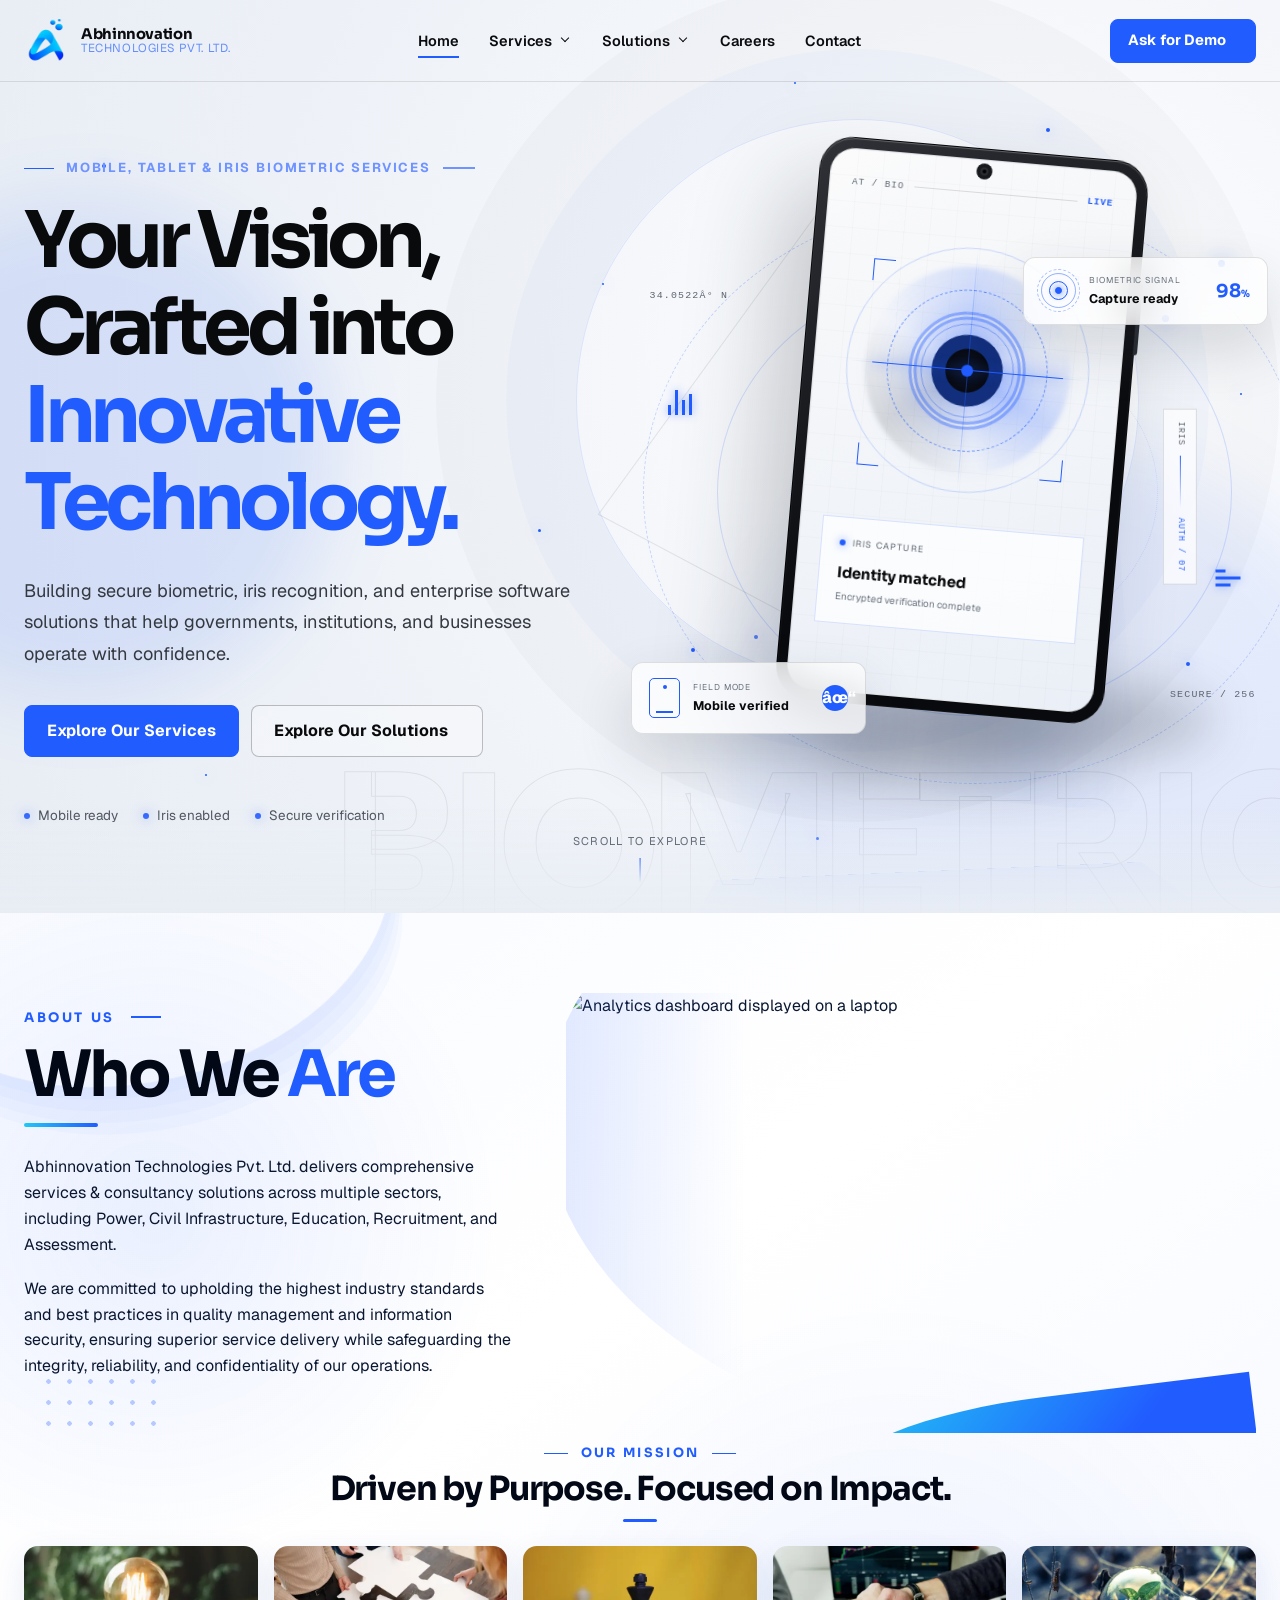
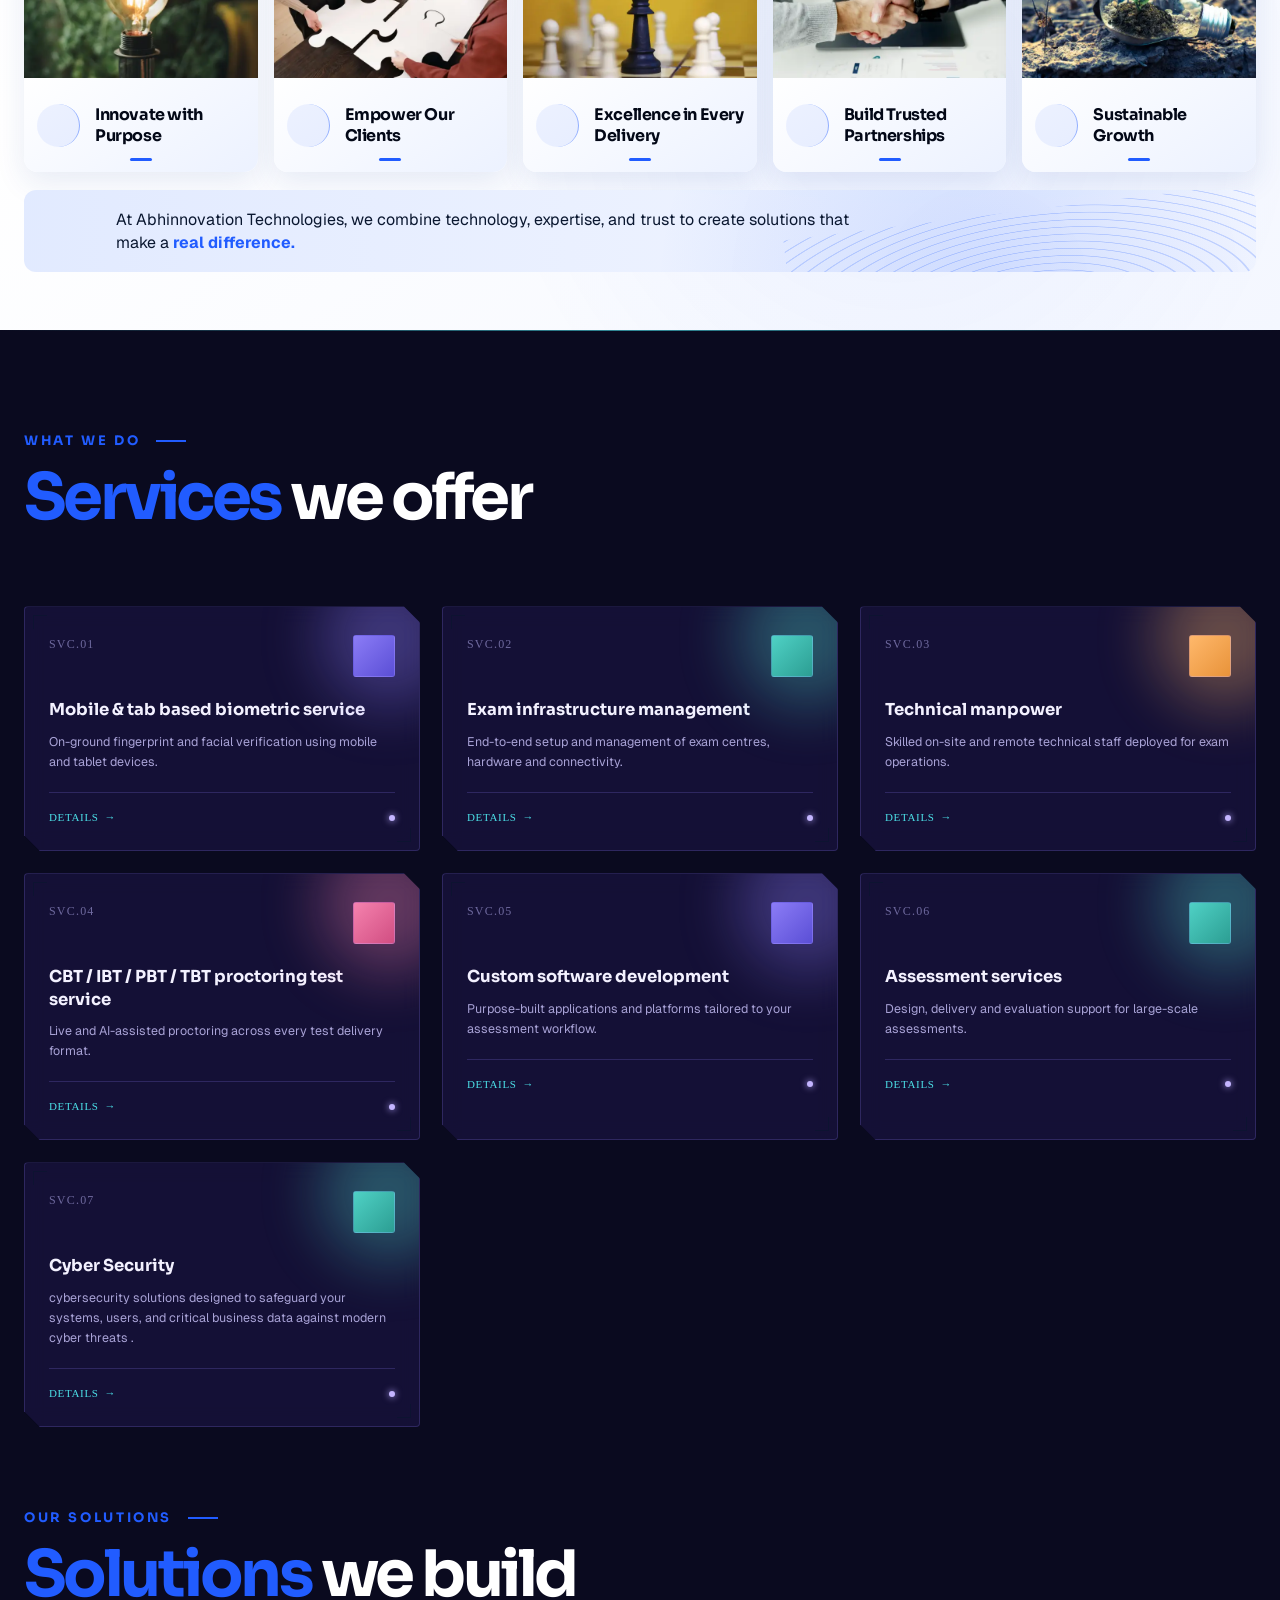
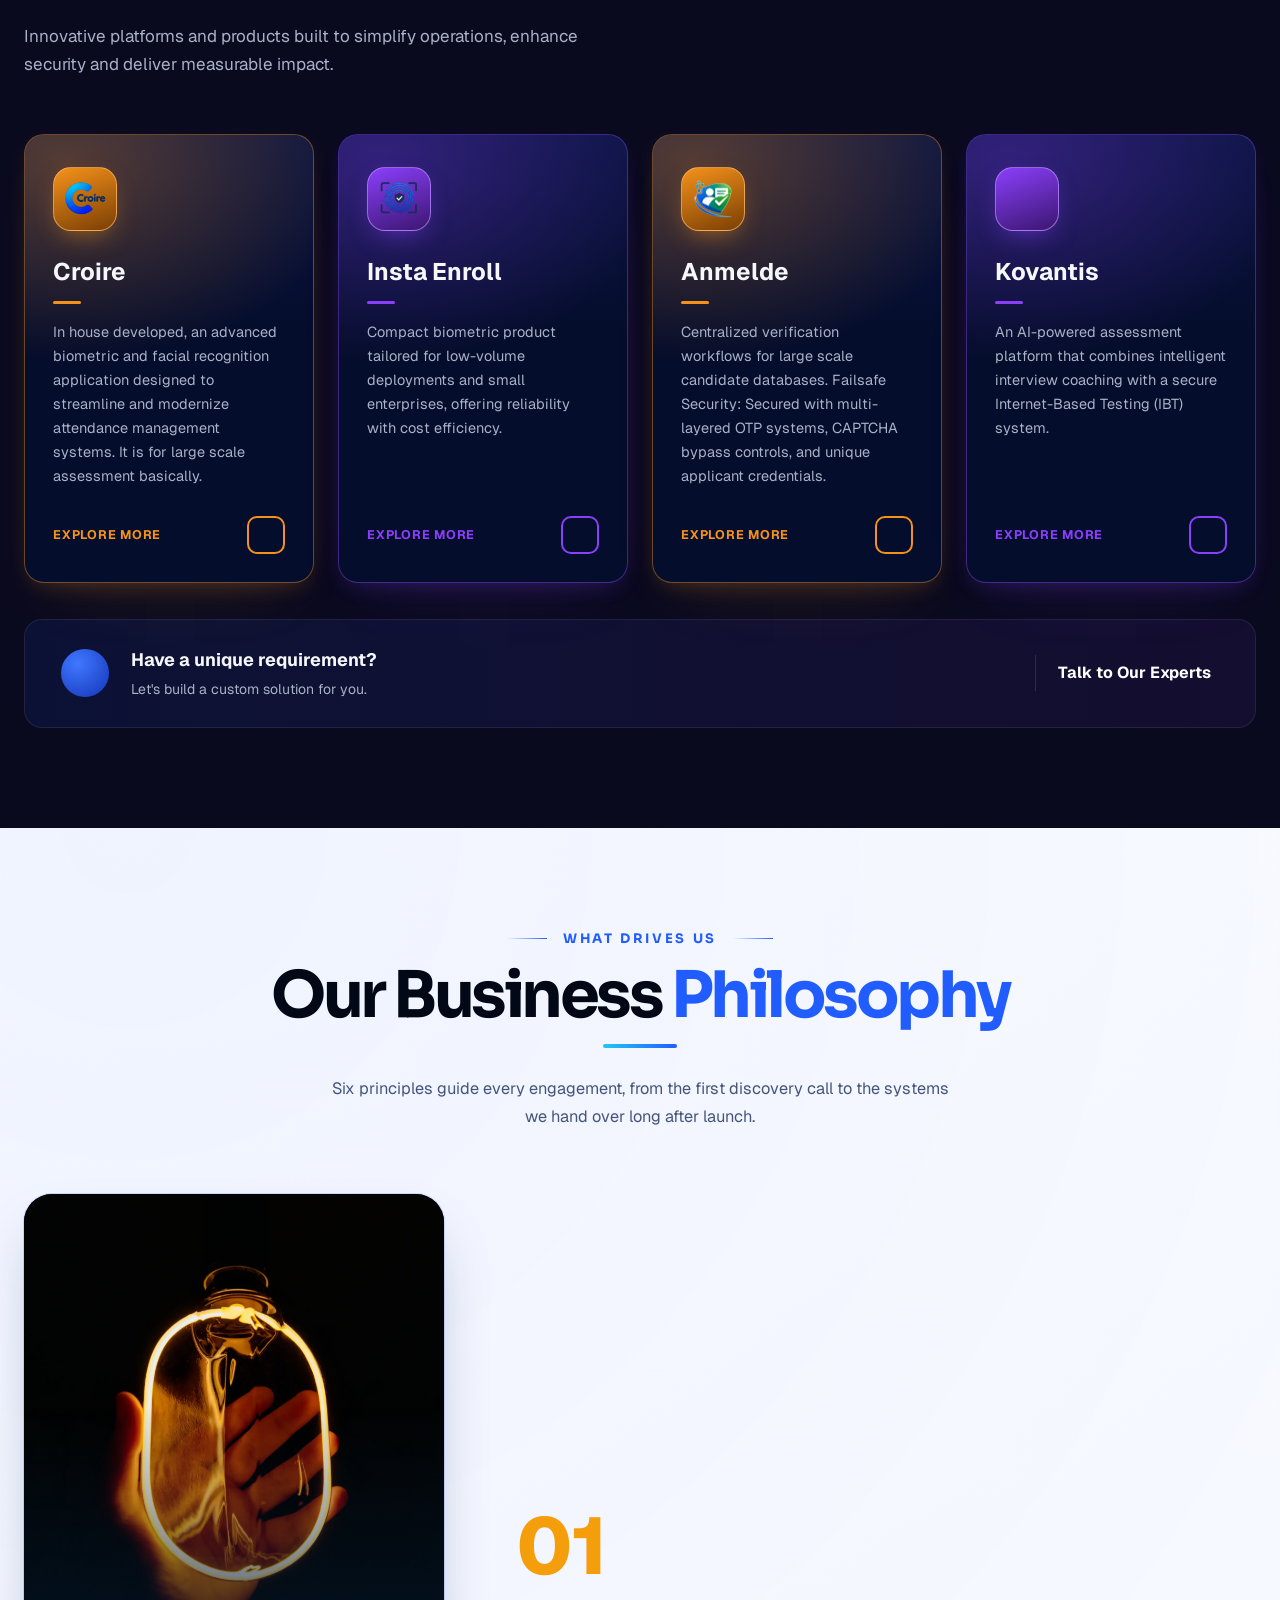
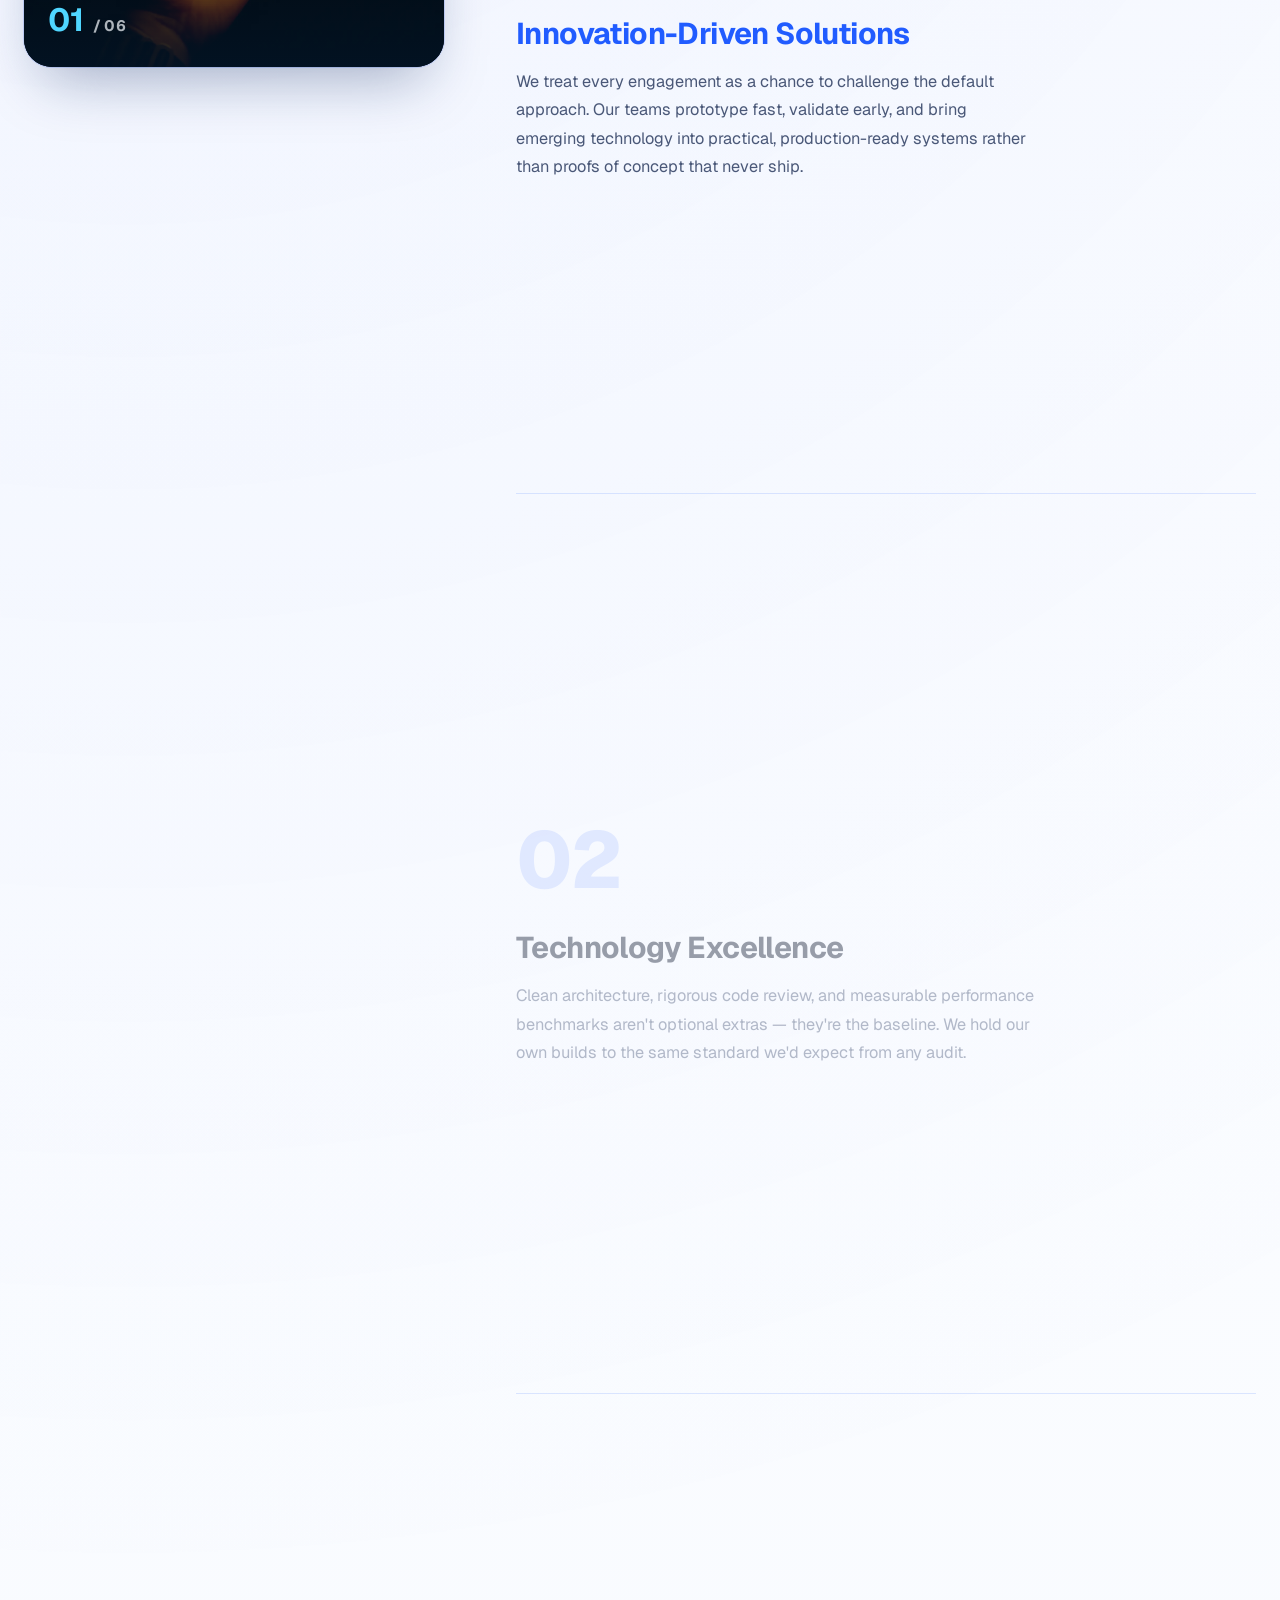
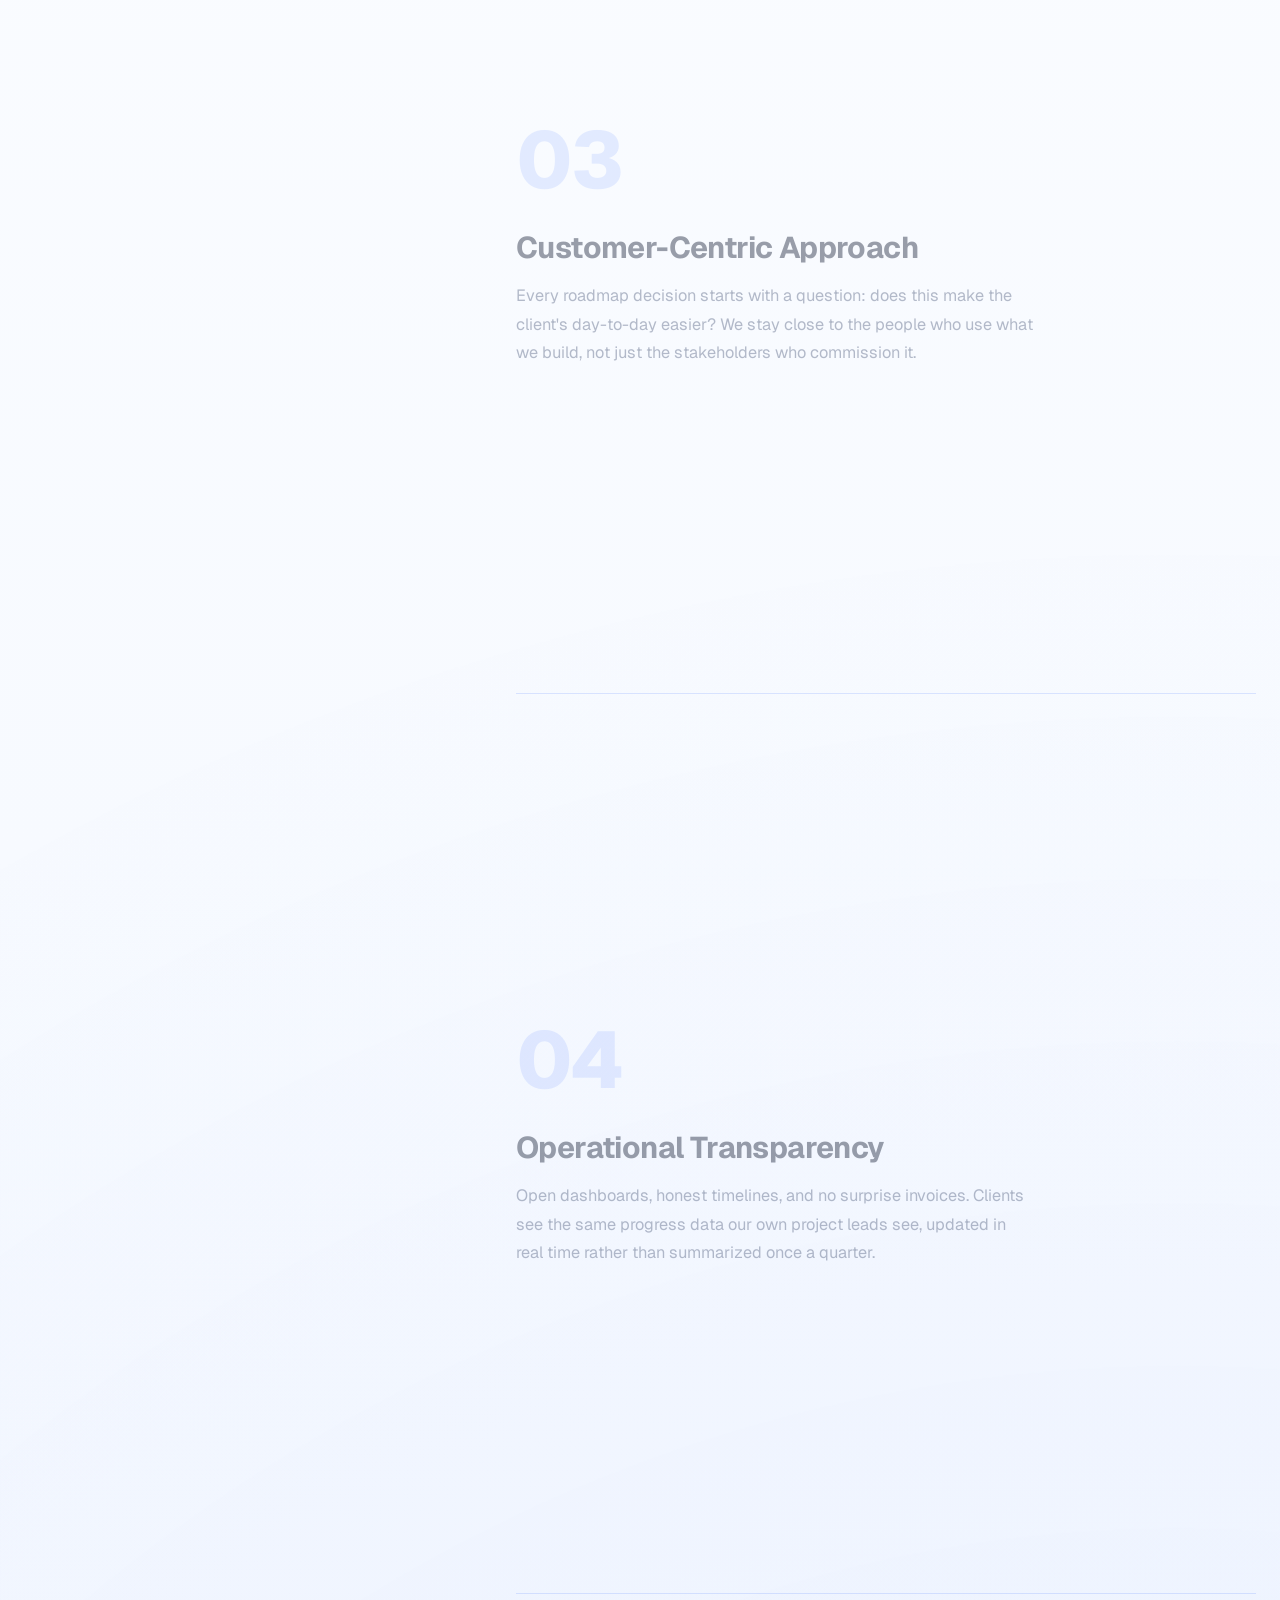
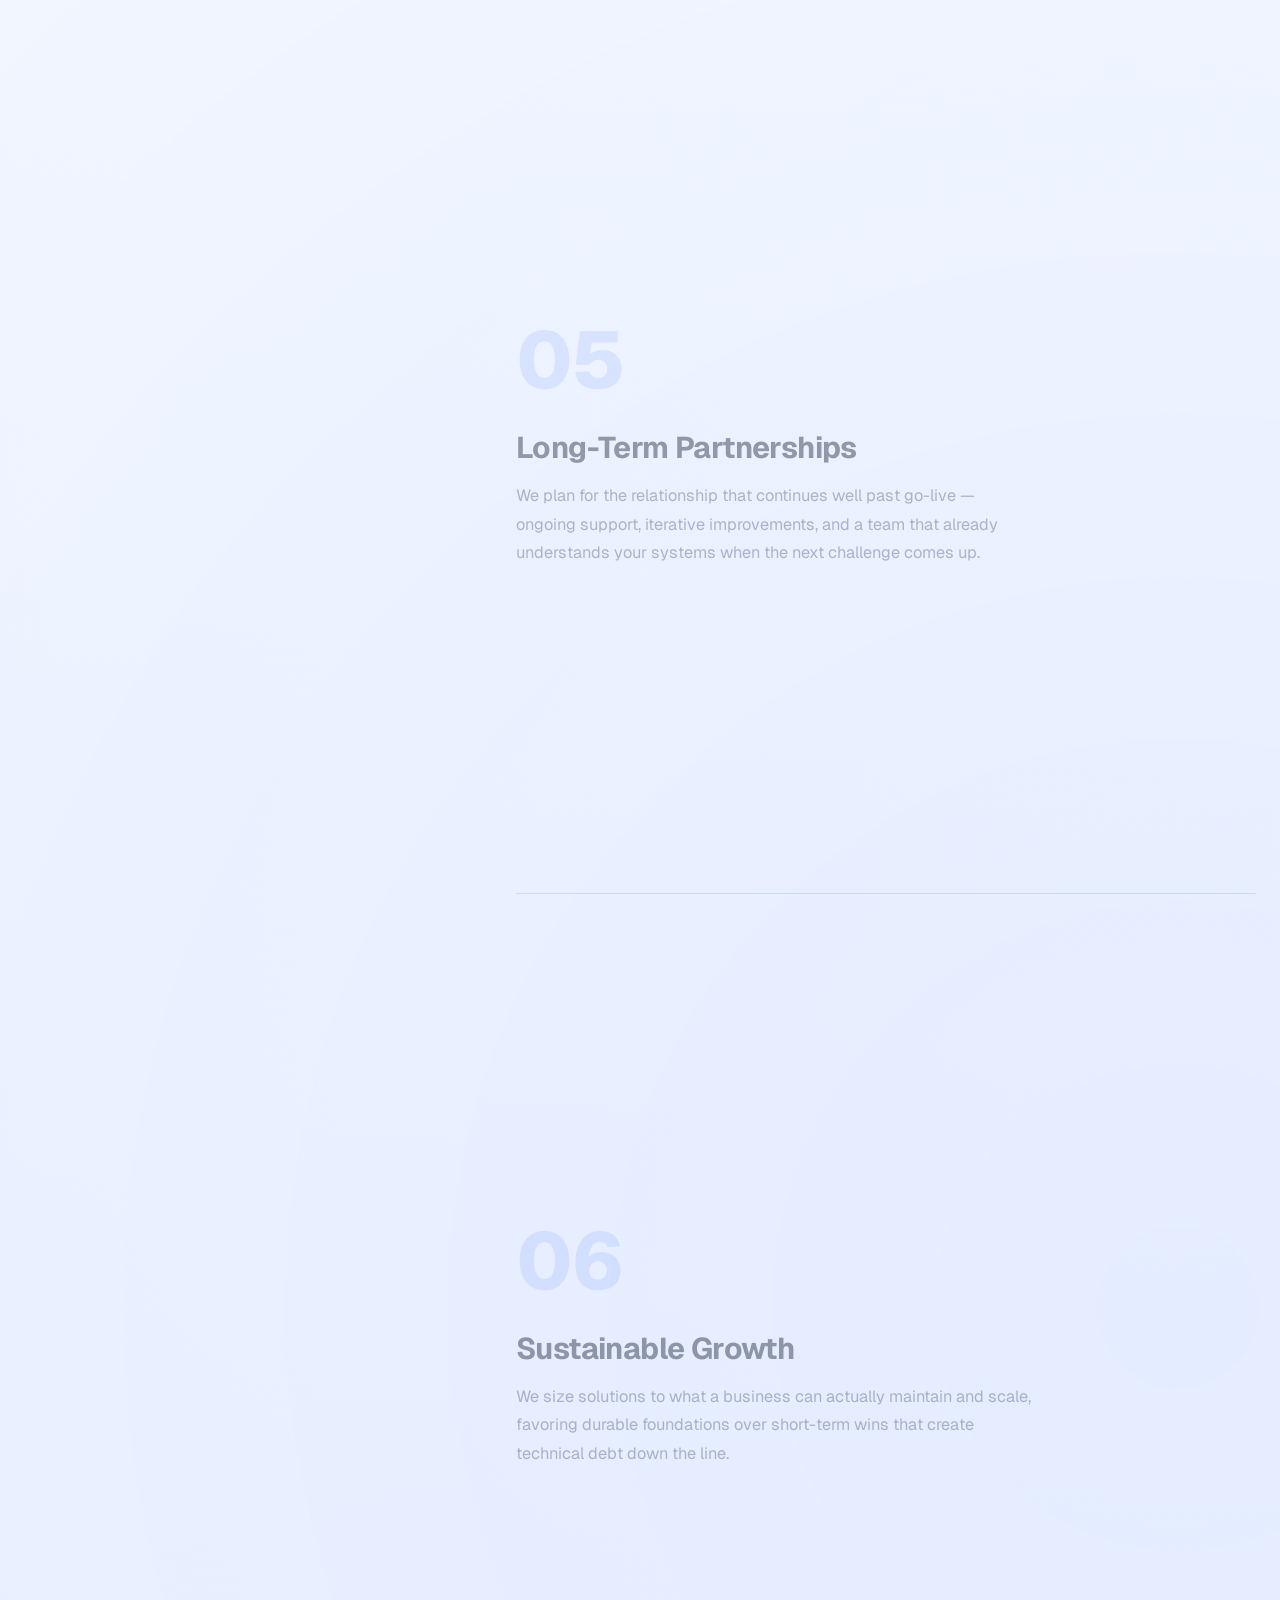
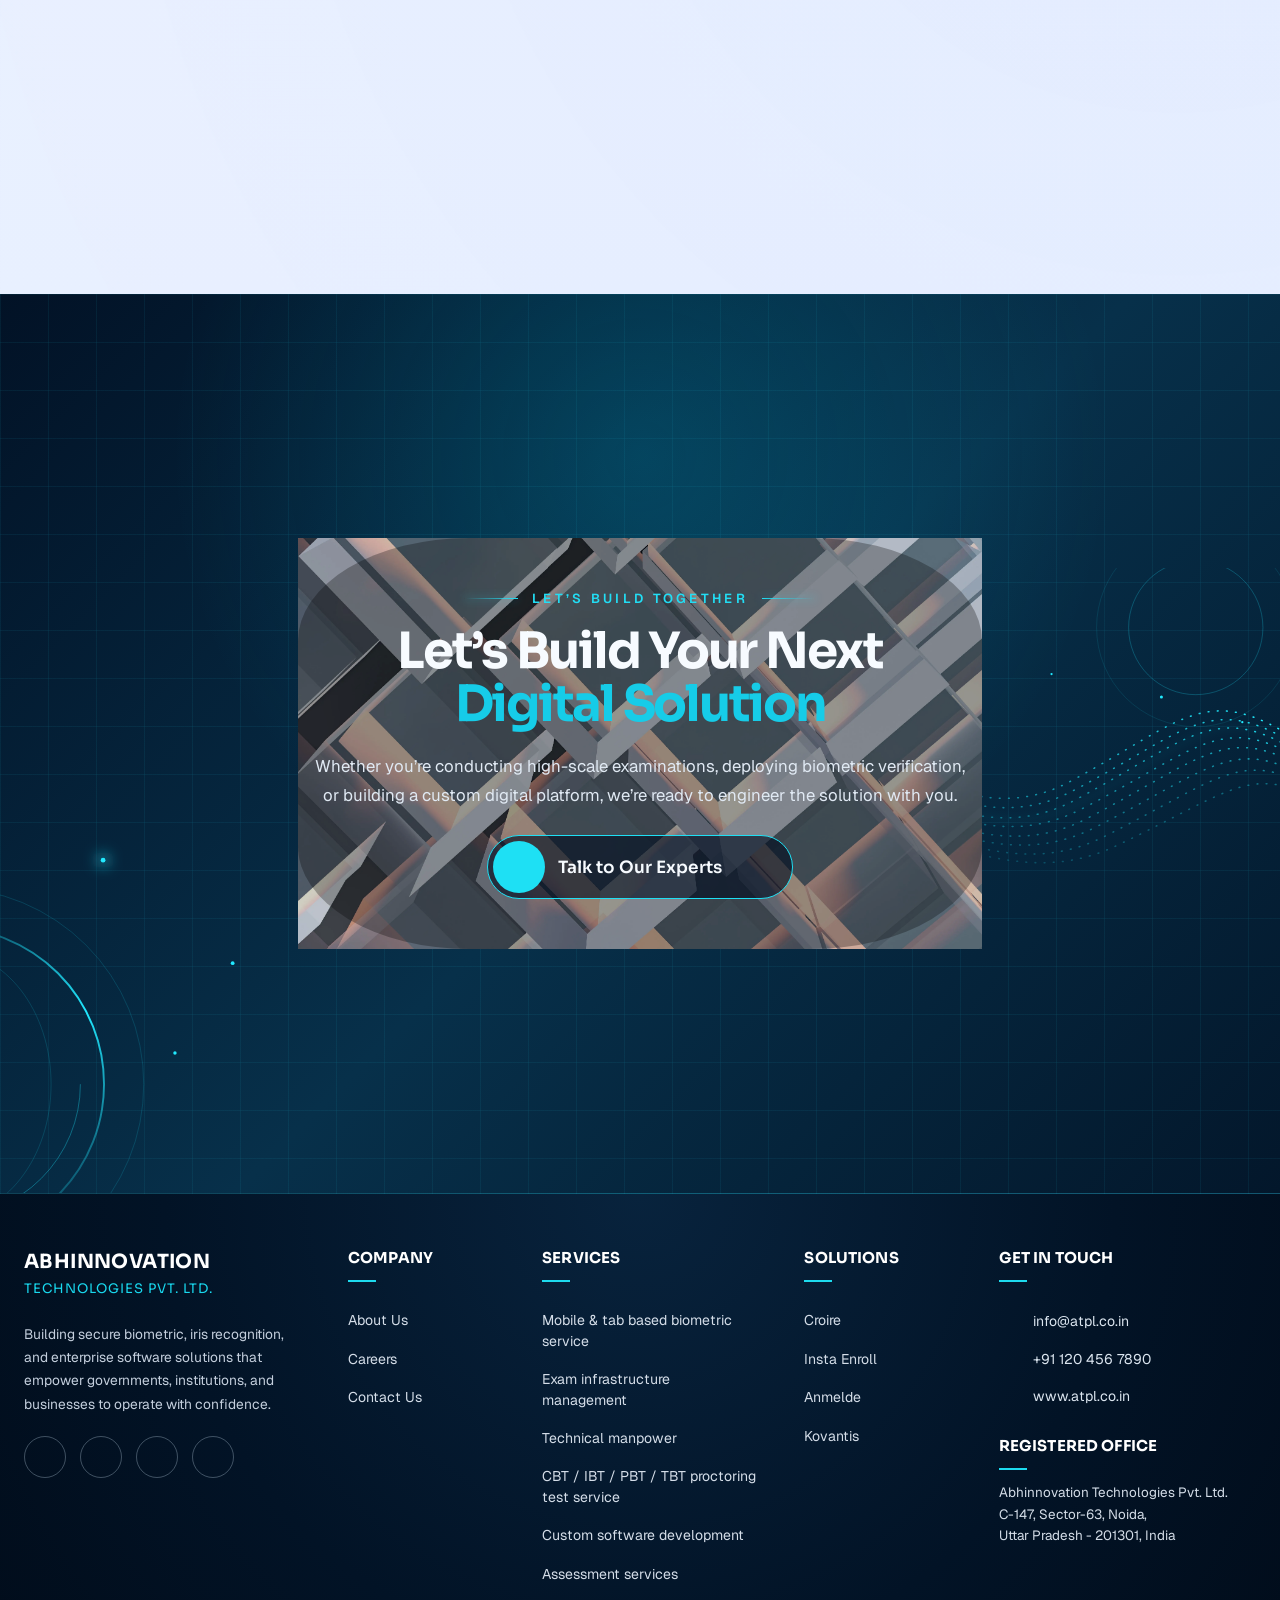
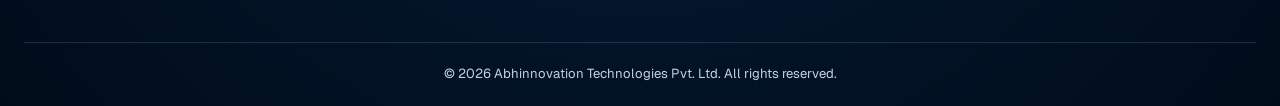
==== commit 8f6fbdab: "Update index.html" ====
--- a/index.html
+++ b/index.html
@@ -81,7 +81,7 @@
               </ul>
             </li>
             <li><a class="nav-link" href="#careers">Careers</a></li>
-            <li><a class="nav-link" href="#contact">Contact</a></li>
+            <li><a class="nav-link" href="./contact.html">Contact</a></li>
             <li class="mobile-nav-cta">
               <button class="button button-sm nav-cta demo-btn" >Ask for Demo ↗</button>
             </li>
@@ -509,7 +509,7 @@
         <p class="cta__subtitle">Let's build a custom solution for you.</p>
       </div>
       <span class="cta__divider"></span>
-      <a href="#" class="cta__link">Talk to Our Experts <i class="fa-solid fa-arrow-right"></i></a>
+      <a href="./contact.html" class="cta__link">Talk to Our Experts <i class="fa-solid fa-arrow-right"></i></a>
     </div>
   </div>
   </section>
@@ -650,7 +650,7 @@
             or building a custom digital platform, we&rsquo;re ready to engineer the solution with you.
           </p>
           
-                    <a class="cta-button" href="#contact">
+                    <a class="cta-button" href="./contact.html">
             <span class="cta-button-icon" aria-hidden="true"><i class="fa-solid fa-arrow-right"></i></span>
             <span class="cta-button-label">Talk to Our Experts</span>
           </a>
@@ -686,7 +686,7 @@
             <ul>
               <li><a href="#about">About Us</a></li>
               <li><a href="#careers">Careers</a></li>
-              <li><a href="#contact">Contact Us</a></li>
+              <li><a href="./contact.html">Contact Us</a></li>
             </ul>
           </div>
 
--- a/style.css
+++ b/style.css
@@ -103,7 +103,7 @@
   padding-right: 24px; */
   overflow: clip;
 }
-.hero {
+#home.hero {
   --cyan: #215cff;
   position: relative;
   display: grid;
@@ -115,8 +115,8 @@
   overflow: hidden;
   isolation: isolate;
 }
-.hero::after { position: absolute; right: 0; bottom: 0; left: 0; z-index: 4; height: 110px; background: linear-gradient(transparent, rgba(232,237,244,.9)); content: ""; pointer-events: none; }
-.hero-grid {
+#home.hero::after { position: absolute; right: 0; bottom: 0; left: 0; z-index: 4; height: 110px; background: linear-gradient(transparent, rgba(232,237,244,.9)); content: ""; pointer-events: none; }
+#home.hero-grid {
   position: absolute;
   inset: 0;
   opacity: .5;
@@ -1599,7 +1599,7 @@
 
   @media (max-width: 900px){
     .grid-services{grid-template-columns:repeat(2,1fr);}
-    section.services{padding:64px 24px 80px;}
+    section.services{padding-top:64px;, padding-bottom: 80px;}
     h2.title{font-size:30px;}
   }
   @media (max-width: 560px){
@@ -2185,9 +2185,9 @@
 }
 
 @media (max-width: 640px) {
-  .container {
+  /* .container {
     padding: 0 20px;
-  }
+  } */
 
   .solutions {
     padding: 64px 0 56px;
--- a/header-footer.css
+++ b/header-footer.css
@@ -152,9 +152,9 @@
 
 @media (max-width: 900px) {
   :root { --header-height: 72px; }
-   .nav-shell { width: min(calc(100% - 24px), var(--max-width)); }
+   .nav-shell { width: min(calc(100% - 48px), var(--max-width)); }
   .nav-shell { grid-template-columns: 1fr auto; }
-  .site-header.scrolled { top: 9px; width: calc(100% - 24px); height: 60px; }
+  .site-header.scrolled { top: 9px; width: calc(100% - 48px); height: 60px; }
   .site-header.scrolled .nav-shell { width: 100%; padding-inline: 12px; }
   .site-header.menu-visible { top: 0; left: 0; width: 100%; height: var(--header-height); border-radius: 0; transform: none; }
   .site-header.menu-visible .nav-shell { width: min(calc(100% - 24px), var(--max-width)); padding-inline: 0; }
@@ -220,6 +220,21 @@
 
 }
 
+
+@media only screen and (max-width: 767px) {
+  .site-header.scrolled {
+    width: calc(100% - 24px);
+  }
+
+  .site-header.scrolled.menu-visible{
+    width: 100%;
+  }
+  
+  .nav-shell {
+    width: min(calc(100% - 24px), var(--max-width));
+  }
+}
+
 @media (max-width: 620px) {
    .nav-shell { width: min(calc(100% - 28px), var(--max-width)); }
   .brand-name strong { font-size: .75rem; }
